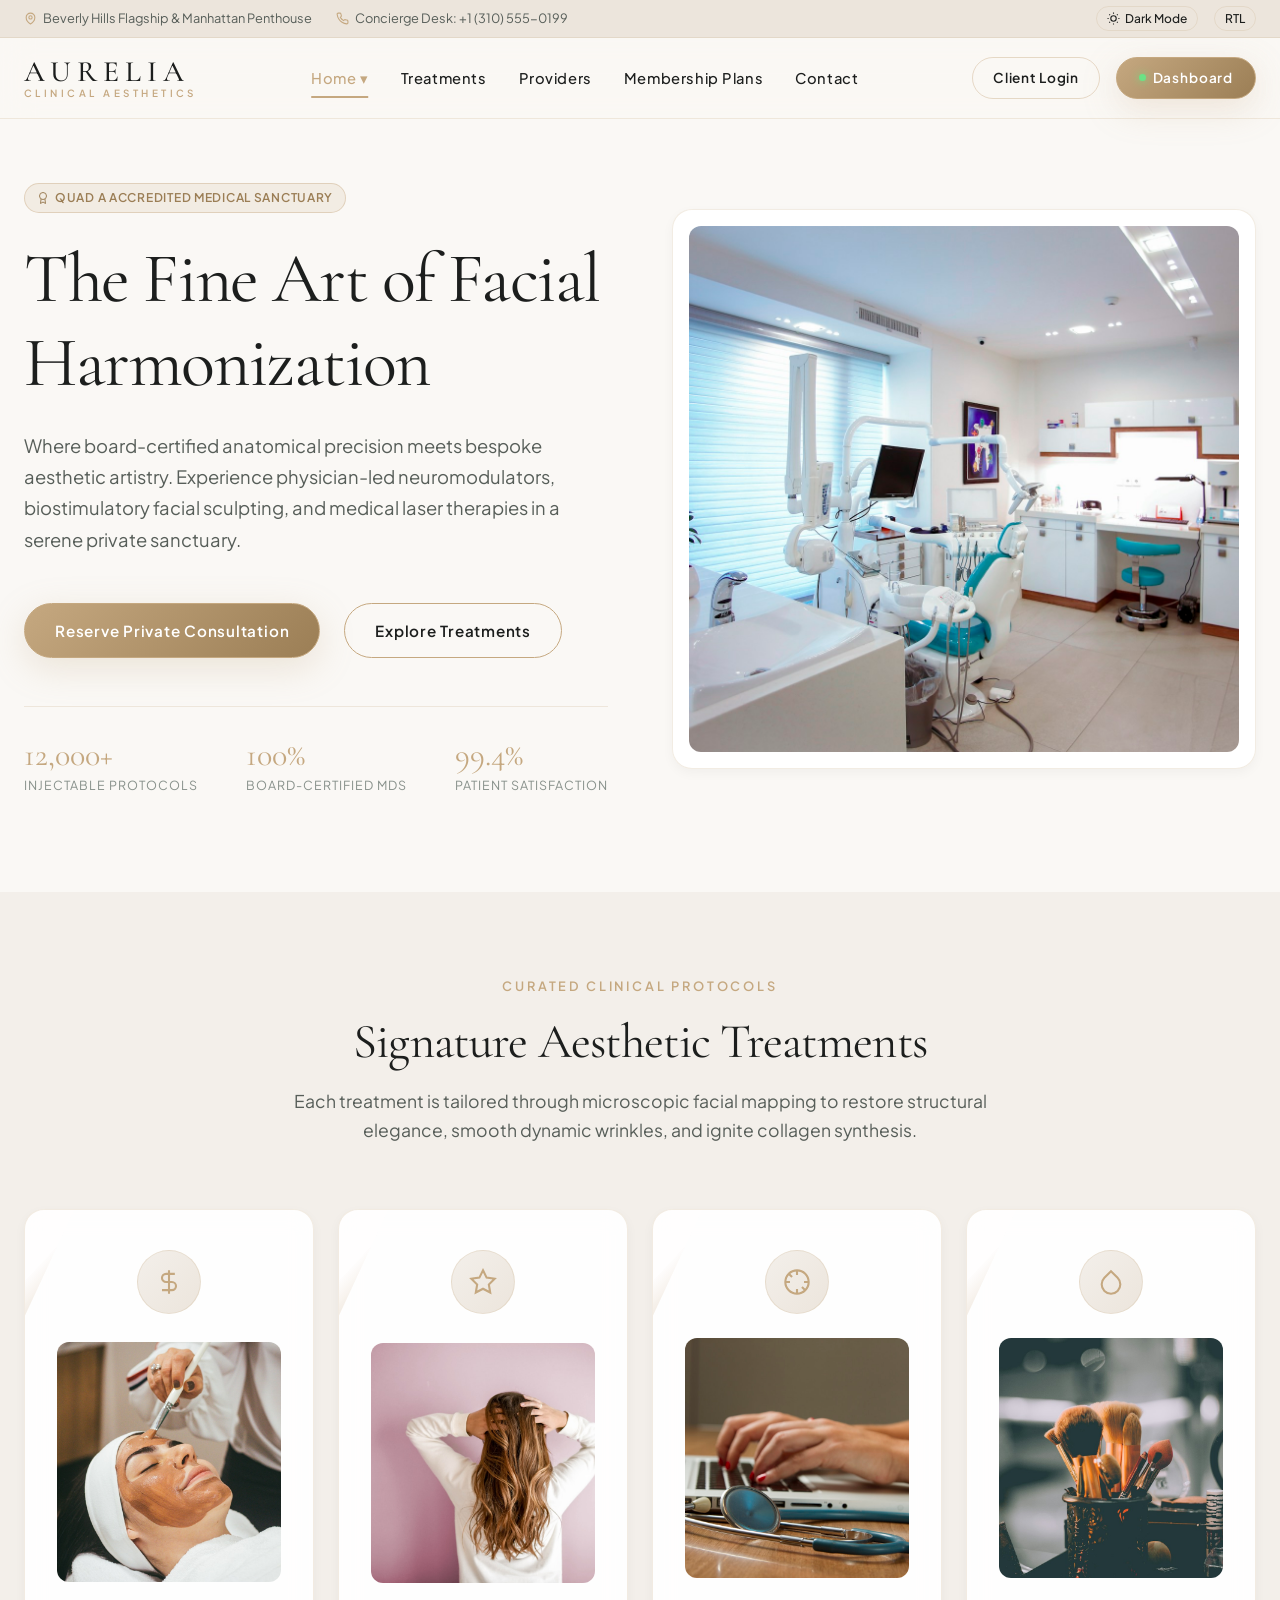
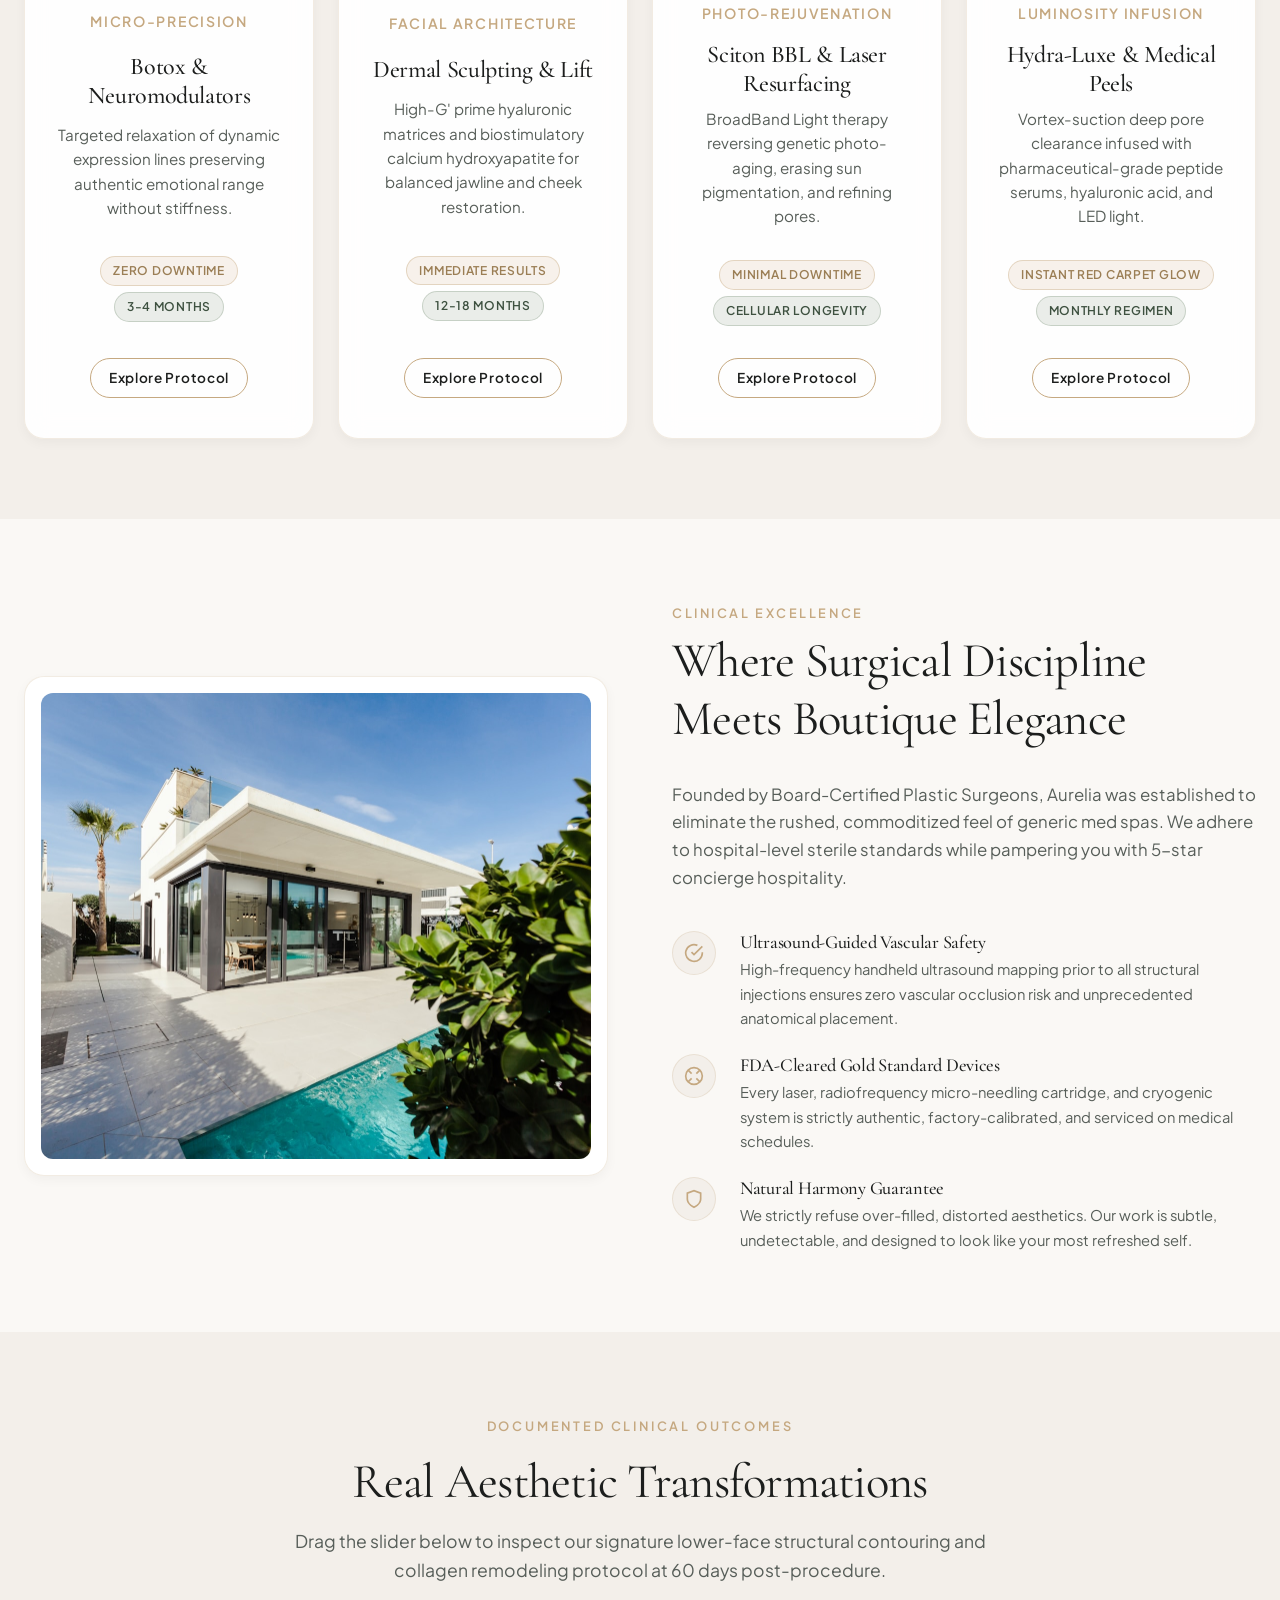
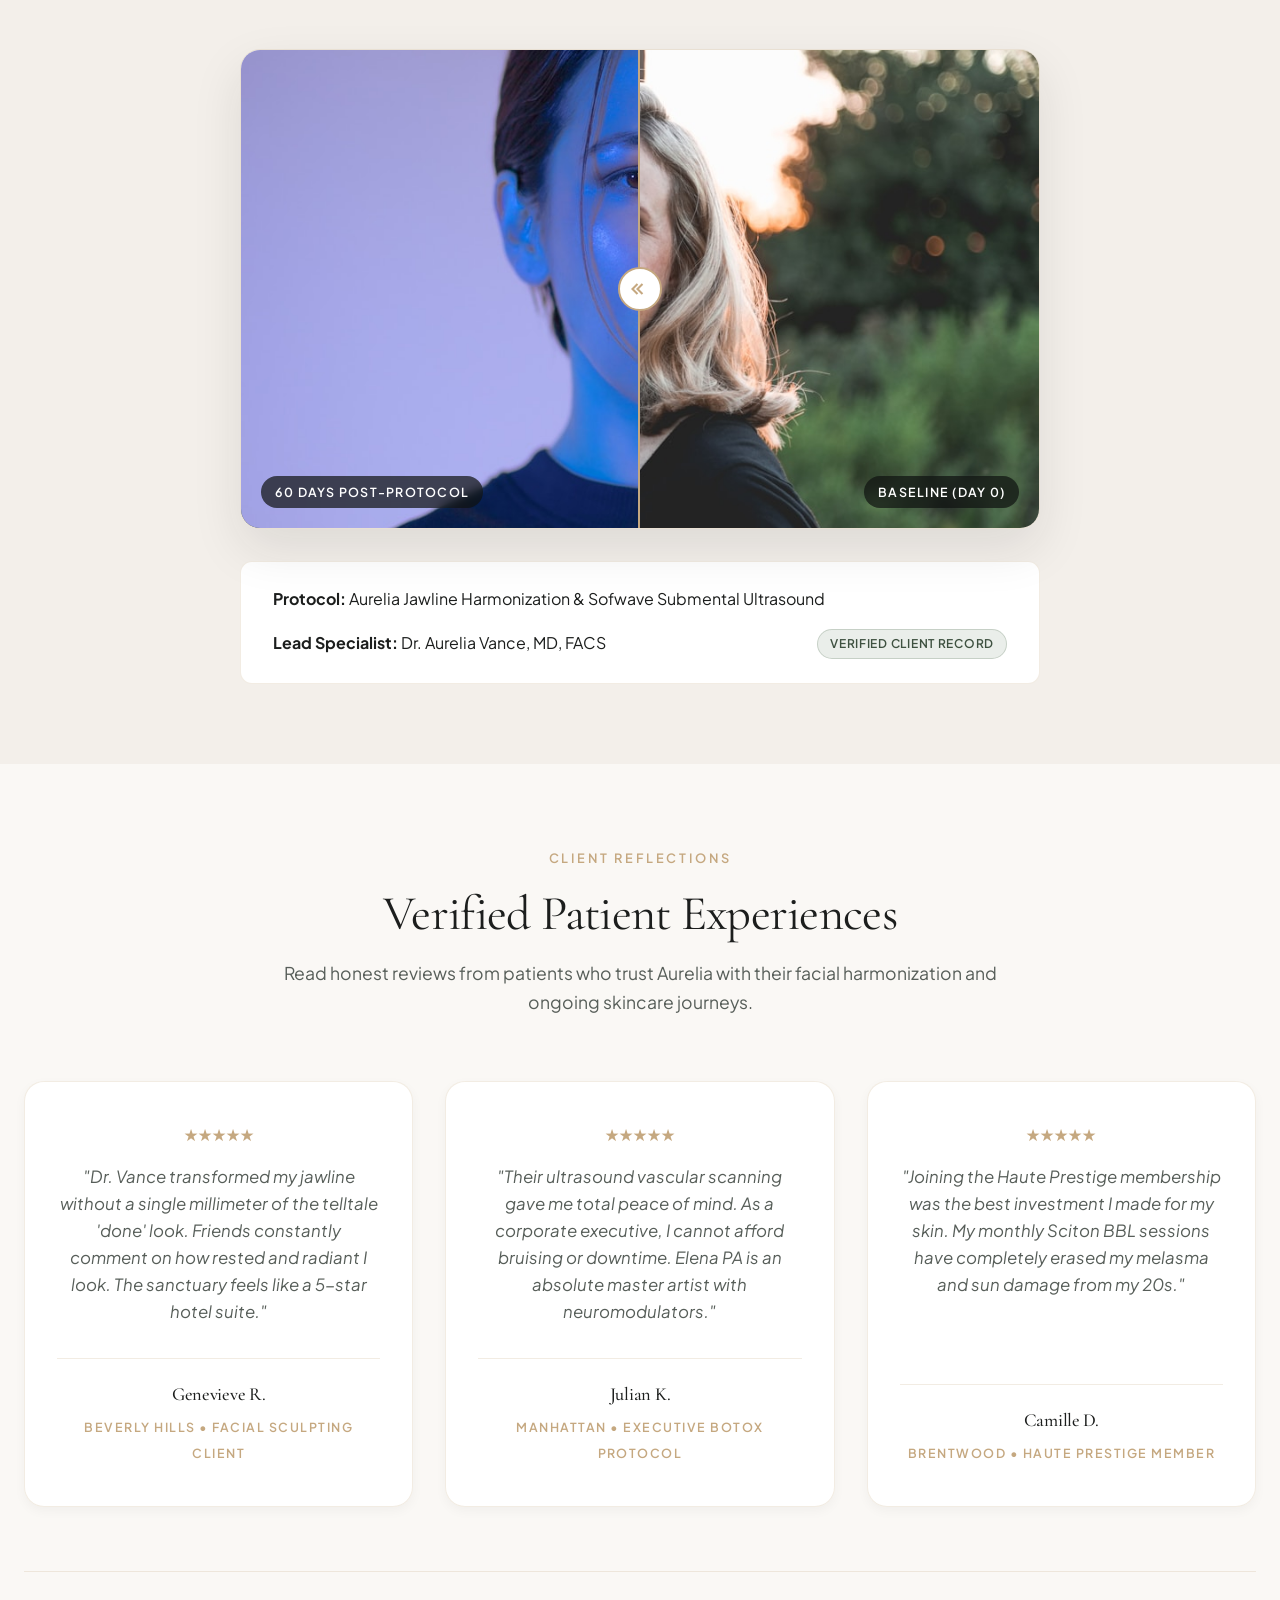
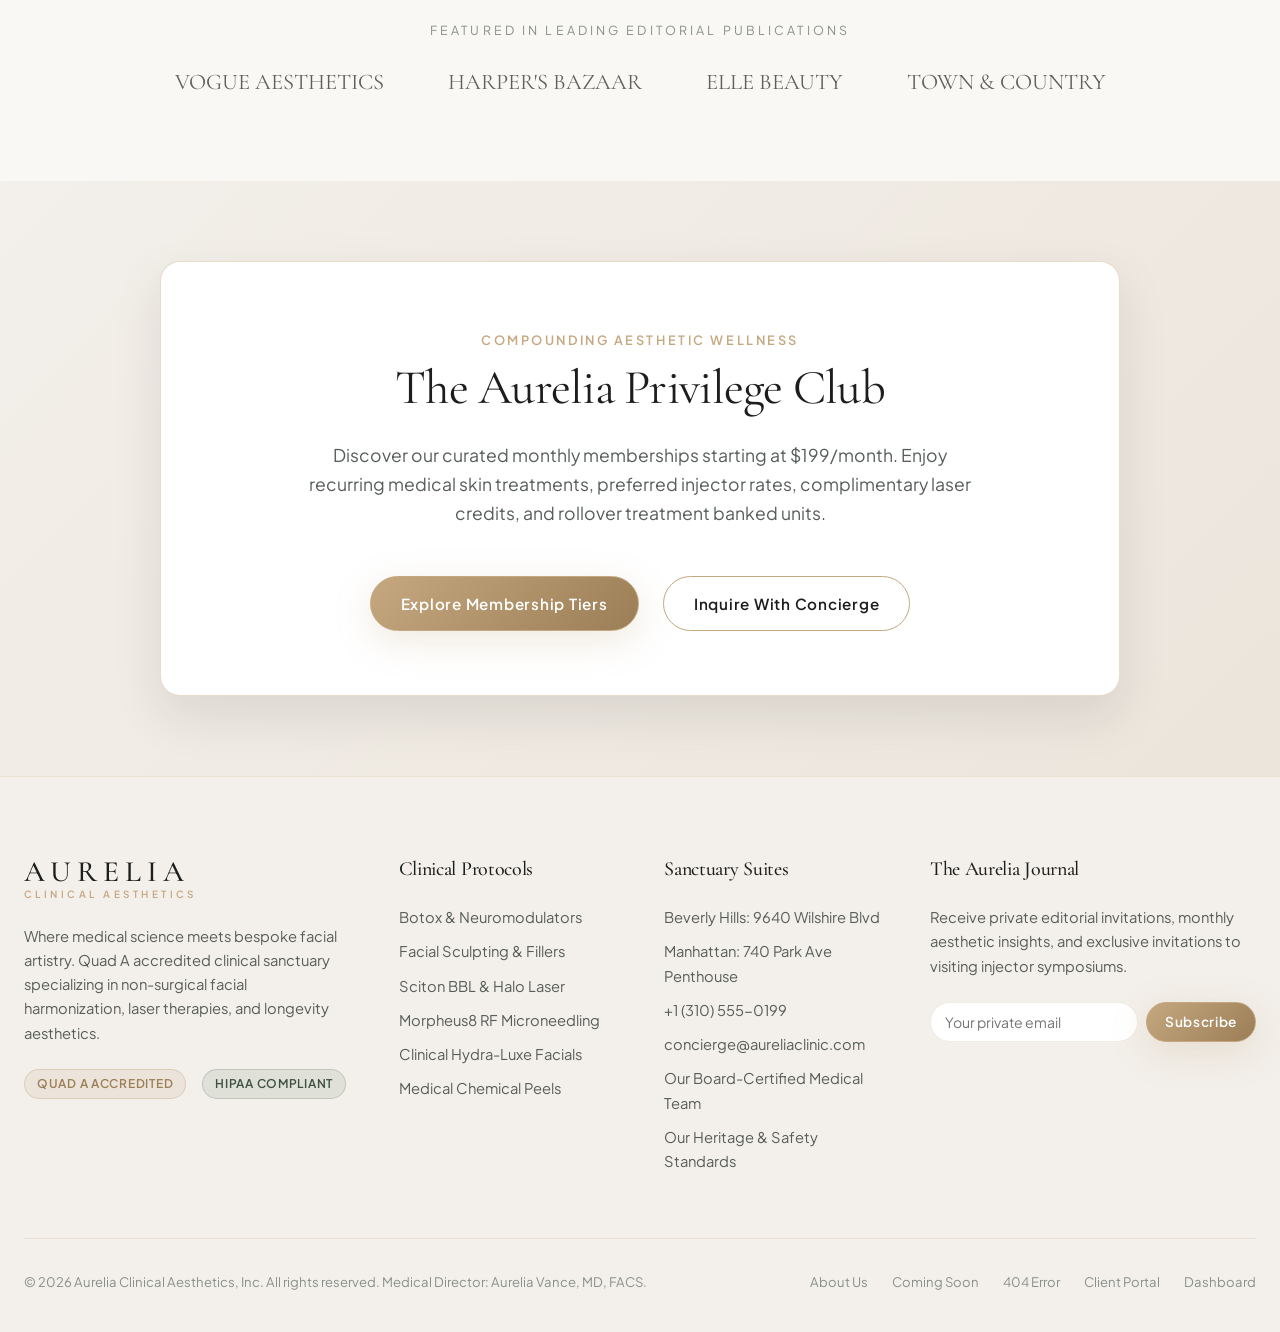
==== index.html @ 1bae7474 "1" ====
<!DOCTYPE html>
<html lang="en">
<head>
  <meta charset="UTF-8">
  <meta name="viewport" content="width=device-width, initial-scale=1.0">
  <title>Aurelia Aesthetics | Luxury Med Spa & Aesthetics Clinic</title>
  <meta name="description" content="Aurelia Clinical Aesthetics provides board-certified non-surgical aesthetic treatments, Botox, fillers, and advanced laser therapies in Beverly Hills.">
  
  <!-- CSS Stylesheets -->
  <link rel="stylesheet" href="assets/css/main.css">
  <link rel="stylesheet" href="assets/css/components.css">
  <link rel="stylesheet" href="assets/css/animations.css">
  <link rel="stylesheet" href="assets/css/rtl.css">

  <!-- JSON-LD Structured Data for Medical Spa -->
  <script type="application/ld+json">
  {
    "@context": "https://schema.org",
    "@type": "MedicalBusiness",
    "name": "Aurelia Clinical Aesthetics & Med Spa",
    "image": "assets/images/hero_reception.jpg",
    "telephone": "+1-310-555-0199",
    "email": "concierge@aureliaclinic.com",
    "address": {
      "@type": "PostalAddress",
      "streetAddress": "9640 Wilshire Blvd, Penthouse Suite",
      "addressLocality": "Beverly Hills",
      "addressRegion": "CA",
      "postalCode": "90212",
      "addressCountry": "US"
    },
    "priceRange": "$$$$",
    "openingHoursSpecification": [
      {
        "@type": "OpeningHoursSpecification",
        "dayOfWeek": ["Monday", "Tuesday", "Wednesday", "Thursday", "Friday", "Saturday"],
        "opens": "09:00",
        "closes": "19:00"
      }
    ]
  }
  </script>
</head>
<body>

  <!-- Ambient 3D Particle Canvas -->
  <canvas id="ambient-canvas"></canvas>

  <!-- Top Utility Bar -->
  <aside class="utility-bar" aria-label="Quick Access Bar">
    <div class="container">
      <div class="utility-bar-left">
        <div class="utility-item">
          <svg viewBox="0 0 24 24" fill="none" stroke="currentColor" stroke-width="2"><path d="M12 22s-8-4.5-8-11.8A8 8 0 0 1 12 2a8 8 0 0 1 8 8.2c0 7.3-8 11.8-8 11.8z"/><circle cx="12" cy="10" r="3"/></svg>
          <span>Beverly Hills Flagship & Manhattan Penthouse</span>
        </div>
        <div class="utility-item">
          <svg viewBox="0 0 24 24" fill="none" stroke="currentColor" stroke-width="2"><path d="M22 16.92v3a2 2 0 0 1-2.18 2 19.79 19.79 0 0 1-8.63-3.07 19.5 19.5 0 0 1-6-6 19.79 19.79 0 0 1-3.07-8.67A2 2 0 0 1 4.11 2h3a2 2 0 0 1 2 1.72 12.84 12.84 0 0 0 .7 2.81 2 2 0 0 1-.45 2.11L8.09 9.91a16 16 0 0 0 6 6l1.27-1.27a2 2 0 0 1 2.11-.45 12.84 12.84 0 0 0 2.81.7A2 2 0 0 1 22 16.92z"/></svg>
          <span>Concierge Desk: +1 (310) 555-0199</span>
        </div>
      </div>
      <div class="utility-bar-right">
        <button class="theme-toggle-btn" aria-label="Toggle Dark or Light Mode">
          <svg width="13" height="13" viewBox="0 0 24 24" fill="none" stroke="currentColor" stroke-width="2"><circle cx="12" cy="12" r="5"/><path d="M12 1v2M12 21v2M4.22 4.22l1.42 1.42M18.36 18.36l1.42 1.42M1 12h2M21 12h2M4.22 19.78l1.42-1.42M18.36 5.64l1.42-1.42"/></svg>
          <span class="theme-text">Dark Mode</span>
        </button>
        <button class="rtl-toggle-btn" aria-label="Toggle RTL View">
          <span class="rtl-text">RTL</span>
        </button>
      </div>
    </div>
  </aside>

  <!-- Strict Navbar (4-5 core items + Login + Dashboard) -->
  <header class="navbar" role="banner">
    <div class="container">
      <a href="index.html" class="brand" aria-label="Aurelia Clinical Aesthetics Home">
        <span class="brand-title">Aurelia</span>
        <span class="brand-subtitle">Clinical Aesthetics</span>
      </a>

      <!-- Desktop Nav -->
      <nav class="nav-menu" aria-label="Primary Navigation">
        <div class="nav-item">
          <a href="index.html" class="nav-link active">Home ▾</a>
          <div class="dropdown-menu">
            <a href="index.html" class="dropdown-link">
              <strong>Home 1: Clinical Artistry</strong>
              <span class="dropdown-tag">Signature Treatments & Results</span>
            </a>
            <a href="home-2.html" class="dropdown-link">
              <strong>Home 2: Longevity Suite</strong>
              <span class="dropdown-tag">Regenerative Care & Concierge</span>
            </a>
          </div>
        </div>
        <div class="nav-item"><a href="treatments.html" class="nav-link">Treatments</a></div>
        <div class="nav-item"><a href="providers.html" class="nav-link">Providers</a></div>
        <div class="nav-item"><a href="memberships.html" class="nav-link">Membership Plans</a></div>
        <div class="nav-item"><a href="contact.html" class="nav-link">Contact</a></div>
      </nav>

      <!-- Nav Actions -->
      <div class="nav-actions">
        <a href="login.html" class="btn-nav-login">Client Login</a>
        <a href="dashboard.html" class="btn-nav-dashboard">
          <span class="dashboard-status-dot"></span>
          <span>Dashboard</span>
        </a>
      </div>

      <!-- Mobile Hamburger Button -->
      <button class="mobile-toggle" aria-label="Open Navigation Menu">
        <svg viewBox="0 0 24 24" fill="none" stroke="currentColor" stroke-width="2"><line x1="3" y1="12" x2="21" y2="12"/><line x1="3" y1="6" x2="21" y2="6"/><line x1="3" y1="18" x2="21" y2="18"/></svg>
      </button>
    </div>
  </header>

  <!-- Mobile Drawer -->
  <div class="mobile-overlay"></div>
  <aside class="mobile-drawer" aria-label="Mobile Navigation">
    <div>
      <div class="mobile-drawer-header">
        <div class="brand">
          <span class="brand-title">Aurelia</span>
          <span class="brand-subtitle">Clinical Aesthetics</span>
        </div>
        <button class="mobile-drawer-close" aria-label="Close Navigation Menu">
          <svg width="24" height="24" viewBox="0 0 24 24" fill="none" stroke="currentColor" stroke-width="2"><line x1="18" y1="6" x2="6" y2="18"/><line x1="6" y1="6" x2="18" y2="18"/></svg>
        </button>
      </div>
      <nav class="mobile-nav-menu">
        <a href="index.html" class="mobile-nav-link active">Home 1: Clinical Artistry</a>
        <a href="home-2.html" class="mobile-nav-link">Home 2: Longevity Suite</a>
        <a href="treatments.html" class="mobile-nav-link">Treatments</a>
        <a href="providers.html" class="mobile-nav-link">Providers</a>
        <a href="memberships.html" class="mobile-nav-link">Membership Plans</a>
        <a href="contact.html" class="mobile-nav-link">Contact Concierge</a>
        <a href="about.html" class="mobile-nav-link">About Sanctuary</a>
      </nav>
    </div>
    <div class="mobile-drawer-footer">
      <a href="login.html" class="btn btn-outline" style="width: 100%;">Client Login</a>
      <a href="dashboard.html" class="btn btn-gold" style="width: 100%;">Client Dashboard</a>
    </div>
  </aside>

  <main>
    <!-- SECTION 1: HERO (RESULTS & SIGNATURE TREATMENTS LED) -->
    <section class="section" id="hero-results" style="padding-top: var(--space-8); padding-bottom: var(--space-12);">
      <div class="container">
        <div class="grid-2" style="align-items: center; gap: var(--space-8);">
          <div>
            <div class="badge badge-gold" style="margin-bottom: var(--space-3);">
              <svg width="12" height="12" viewBox="0 0 24 24" fill="none" stroke="currentColor" stroke-width="2"><circle cx="12" cy="8" r="7"/><polyline points="8.21 13.89 7 23 12 20 17 23 15.79 13.88"/></svg>
              <span>Quad A Accredited Medical Sanctuary</span>
            </div>
            <h1 style="margin-bottom: var(--space-3);">The Fine Art of Facial Harmonization</h1>
            <p style="font-size: 1.15rem; line-height: 1.7; margin-bottom: var(--space-6); color: var(--text-secondary);">
              Where board-certified anatomical precision meets bespoke aesthetic artistry. Experience physician-led neuromodulators, biostimulatory facial sculpting, and medical laser therapies in a serene private sanctuary.
            </p>
            <div style="display: flex; gap: var(--space-3); flex-wrap: wrap; margin-bottom: var(--space-6);">
              <a href="#" class="btn btn-gold" data-modal-target="modal-book-treatment">Reserve Private Consultation</a>
              <a href="treatments.html" class="btn btn-outline">Explore Treatments</a>
            </div>
            <!-- Trust Accolades -->
            <div style="display: flex; gap: var(--space-6); border-top: 1px solid var(--border-subtle); padding-top: var(--space-4);">
              <div>
                <div style="font-family: var(--font-serif); font-size: 2rem; color: var(--accent-gold); line-height: 1;">12,000+</div>
                <div style="font-size: 0.78rem; color: var(--text-muted); text-transform: uppercase; letter-spacing: 0.08em; margin-top: 4px;">Injectable Protocols</div>
              </div>
              <div>
                <div style="font-family: var(--font-serif); font-size: 2rem; color: var(--accent-gold); line-height: 1;">100%</div>
                <div style="font-size: 0.78rem; color: var(--text-muted); text-transform: uppercase; letter-spacing: 0.08em; margin-top: 4px;">Board-Certified MDs</div>
              </div>
              <div>
                <div style="font-family: var(--font-serif); font-size: 2rem; color: var(--accent-gold); line-height: 1;">99.4%</div>
                <div style="font-size: 0.78rem; color: var(--text-muted); text-transform: uppercase; letter-spacing: 0.08em; margin-top: 4px;">Patient Satisfaction</div>
              </div>
            </div>
          </div>
          <!-- Hero Visual with 3D Tilt Wrapper -->
          <div class="tilt-card" style="padding: var(--space-2); border-radius: var(--radius-lg); overflow: hidden; height: 560px;">
            <div class="tilt-card-image" style="height: 100%; margin-bottom: 0; border-radius: var(--radius-md);">
              <img src="assets/images/hero_reception.jpg" alt="Aurelia Clinical Aesthetics Sanctuary Lounge in Beverly Hills" width="800" height="560">
            </div>
          </div>
        </div>
      </div>
    </section>

    <!-- SECTION 2: SIGNATURE TREATMENTS SHOWCASE (3D TILT CARDS, CENTER-ALIGNED) -->
    <section class="section" id="signature-treatments" style="background-color: var(--bg-secondary);">
      <div class="container">
        <div class="section-header">
          <span class="eyebrow">Curated Clinical Protocols</span>
          <h2>Signature Aesthetic Treatments</h2>
          <p>Each treatment is tailored through microscopic facial mapping to restore structural elegance, smooth dynamic wrinkles, and ignite collagen synthesis.</p>
        </div>

        <div class="grid-4">
          <!-- Card 1 -->
          <div class="tilt-card">
            <div class="tilt-card-icon">
              <svg viewBox="0 0 24 24" fill="none" stroke="currentColor" stroke-width="1.8"><path d="M12 2v20M17 5H9.5a3.5 3.5 0 0 0 0 7h5a3.5 3.5 0 0 1 0 7H6"/></svg>
            </div>
            <div class="tilt-card-image">
              <img src="assets/images/treatment_botox.jpg" alt="Precision Neuromodulator Injections" width="400" height="240">
            </div>
            <span class="tilt-card-subtitle">Micro-Precision</span>
            <h3 class="tilt-card-title">Botox & Neuromodulators</h3>
            <p class="tilt-card-desc">Targeted relaxation of dynamic expression lines preserving authentic emotional range without stiffness.</p>
            <div class="tilt-card-tags">
              <span class="badge badge-gold">Zero Downtime</span>
              <span class="badge badge-sage">3-4 Months</span>
            </div>
            <a href="treatments.html#botox" class="btn btn-outline btn-sm">Explore Protocol</a>
          </div>

          <!-- Card 2 -->
          <div class="tilt-card">
            <div class="tilt-card-icon">
              <svg viewBox="0 0 24 24" fill="none" stroke="currentColor" stroke-width="1.8"><polygon points="12 2 15.09 8.26 22 9.27 17 14.14 18.18 21.02 12 17.77 5.82 21.02 7 14.14 2 9.27 8.91 8.26 12 2"/></svg>
            </div>
            <div class="tilt-card-image">
              <img src="assets/images/treatment_filler.jpg" alt="Bespoke Dermal Sculpting & Lip Architecture" width="400" height="240">
            </div>
            <span class="tilt-card-subtitle">Facial Architecture</span>
            <h3 class="tilt-card-title">Dermal Sculpting & Lift</h3>
            <p class="tilt-card-desc">High-G' prime hyaluronic matrices and biostimulatory calcium hydroxyapatite for balanced jawline and cheek restoration.</p>
            <div class="tilt-card-tags">
              <span class="badge badge-gold">Immediate Results</span>
              <span class="badge badge-sage">12-18 Months</span>
            </div>
            <a href="treatments.html#fillers" class="btn btn-outline btn-sm">Explore Protocol</a>
          </div>

          <!-- Card 3 -->
          <div class="tilt-card">
            <div class="tilt-card-icon">
              <svg viewBox="0 0 24 24" fill="none" stroke="currentColor" stroke-width="1.8"><circle cx="12" cy="12" r="10"/><line x1="12" y1="2" x2="12" y2="6"/><line x1="12" y1="18" x2="12" y2="22"/><line x1="4.93" y1="4.93" x2="7.76" y2="7.76"/><line x1="16.24" y1="16.24" x2="19.07" y2="19.07"/><line x1="2" y1="12" x2="6" y2="12"/><line x1="18" y1="12" x2="22" y2="12"/></svg>
            </div>
            <div class="tilt-card-image">
              <img src="assets/images/treatment_laser.jpg" alt="Sciton BBL HERO and Laser Therapy" width="400" height="240">
            </div>
            <span class="tilt-card-subtitle">Photo-Rejuvenation</span>
            <h3 class="tilt-card-title">Sciton BBL & Laser Resurfacing</h3>
            <p class="tilt-card-desc">BroadBand Light therapy reversing genetic photo-aging, erasing sun pigmentation, and refining pores.</p>
            <div class="tilt-card-tags">
              <span class="badge badge-gold">Minimal Downtime</span>
              <span class="badge badge-sage">Cellular Longevity</span>
            </div>
            <a href="treatments.html#laser" class="btn btn-outline btn-sm">Explore Protocol</a>
          </div>

          <!-- Card 4 -->
          <div class="tilt-card">
            <div class="tilt-card-icon">
              <svg viewBox="0 0 24 24" fill="none" stroke="currentColor" stroke-width="1.8"><path d="M12 2.69l5.66 5.66a8 8 0 1 1-11.31 0z"/></svg>
            </div>
            <div class="tilt-card-image">
              <img src="assets/images/treatment_hydrafacial.jpg" alt="Clinical Hydrafacial and Medical Infusion" width="400" height="240">
            </div>
            <span class="tilt-card-subtitle">Luminosity Infusion</span>
            <h3 class="tilt-card-title">Hydra-Luxe & Medical Peels</h3>
            <p class="tilt-card-desc">Vortex-suction deep pore clearance infused with pharmaceutical-grade peptide serums, hyaluronic acid, and LED light.</p>
            <div class="tilt-card-tags">
              <span class="badge badge-gold">Instant Red Carpet Glow</span>
              <span class="badge badge-sage">Monthly Regimen</span>
            </div>
            <a href="treatments.html#hydrafacial" class="btn btn-outline btn-sm">Explore Protocol</a>
          </div>
        </div>
      </div>
    </section>

    <!-- SECTION 3: THE AURELIA CLINICAL STANDARD (3 PILLARS) -->
    <section class="section" id="clinical-philosophy">
      <div class="container">
        <div class="grid-2" style="align-items: center; gap: var(--space-8);">
          <div class="tilt-card" style="padding: var(--space-2); height: 500px;">
            <div class="tilt-card-image" style="height: 100%; margin-bottom: 0;">
              <img src="assets/images/clinic_sanctuary.jpg" alt="Aurelia Clinical Aesthetics Private Treatment Suite" width="800" height="500">
            </div>
          </div>
          <div>
            <span class="eyebrow" style="color: var(--accent-gold); font-weight: 600; text-transform: uppercase; letter-spacing: 0.2em; font-size: 0.8rem;">Clinical Excellence</span>
            <h2 style="margin-top: 6px; margin-bottom: var(--space-4);">Where Surgical Discipline Meets Boutique Elegance</h2>
            <p style="margin-bottom: var(--space-5);">Founded by Board-Certified Plastic Surgeons, Aurelia was established to eliminate the rushed, commoditized feel of generic med spas. We adhere to hospital-level sterile standards while pampering you with 5-star concierge hospitality.</p>

            <div style="display: flex; flex-direction: column; gap: var(--space-3);">
              <div style="display: flex; gap: var(--space-3); align-items: flex-start;">
                <div style="width: 44px; height: 44px; border-radius: 50%; background: var(--bg-secondary); border: 1px solid var(--border-subtle); display: flex; align-items: center; justify-content: center; flex-shrink: 0;">
                  <svg width="20" height="20" viewBox="0 0 24 24" fill="none" stroke="var(--accent-gold)" stroke-width="2"><path d="M22 11.08V12a10 10 0 1 1-5.93-9.14"/><polyline points="22 4 12 14.01 9 11.01"/></svg>
                </div>
                <div>
                  <h4 style="font-size: 1.15rem; margin-bottom: 4px;">Ultrasound-Guided Vascular Safety</h4>
                  <p style="font-size: 0.92rem;">High-frequency handheld ultrasound mapping prior to all structural injections ensures zero vascular occlusion risk and unprecedented anatomical placement.</p>
                </div>
              </div>

              <div style="display: flex; gap: var(--space-3); align-items: flex-start;">
                <div style="width: 44px; height: 44px; border-radius: 50%; background: var(--bg-secondary); border: 1px solid var(--border-subtle); display: flex; align-items: center; justify-content: center; flex-shrink: 0;">
                  <svg width="20" height="20" viewBox="0 0 24 24" fill="none" stroke="var(--accent-gold)" stroke-width="2"><circle cx="12" cy="12" r="10"/><path d="m4.93 4.93 4.24 4.24"/><path d="m14.83 9.17 4.24-4.24"/><path d="m14.83 14.83 4.24 4.24"/><path d="m9.17 14.83-4.24 4.24"/></svg>
                </div>
                <div>
                  <h4 style="font-size: 1.15rem; margin-bottom: 4px;">FDA-Cleared Gold Standard Devices</h4>
                  <p style="font-size: 0.92rem;">Every laser, radiofrequency micro-needling cartridge, and cryogenic system is strictly authentic, factory-calibrated, and serviced on medical schedules.</p>
                </div>
              </div>

              <div style="display: flex; gap: var(--space-3); align-items: flex-start;">
                <div style="width: 44px; height: 44px; border-radius: 50%; background: var(--bg-secondary); border: 1px solid var(--border-subtle); display: flex; align-items: center; justify-content: center; flex-shrink: 0;">
                  <svg width="20" height="20" viewBox="0 0 24 24" fill="none" stroke="var(--accent-gold)" stroke-width="2"><path d="M12 22s8-4 8-10V5l-8-3-8 3v7c0 6 8 10 8 10z"/></svg>
                </div>
                <div>
                  <h4 style="font-size: 1.15rem; margin-bottom: 4px;">Natural Harmony Guarantee</h4>
                  <p style="font-size: 0.92rem;">We strictly refuse over-filled, distorted aesthetics. Our work is subtle, undetectable, and designed to look like your most refreshed self.</p>
                </div>
              </div>
            </div>
          </div>
        </div>
      </div>
    </section>

    <!-- SECTION 4: CLINICAL TRANSFORMATION & BEFORE/AFTER VIEWER -->
    <section class="section" id="results-transformation" style="background-color: var(--bg-secondary);">
      <div class="container">
        <div class="section-header">
          <span class="eyebrow">Documented Clinical Outcomes</span>
          <h2>Real Aesthetic Transformations</h2>
          <p>Drag the slider below to inspect our signature lower-face structural contouring and collagen remodeling protocol at 60 days post-procedure.</p>
        </div>

        <div class="ba-slider-container" aria-label="Interactive Before and After Comparison Slider">
          <!-- Baseline Before Image -->
          <div class="ba-image ba-image-before">
            <img src="assets/images/before_after_before.jpg" alt="Patient Profile Before Treatment" width="800" height="480">
            <span class="ba-label ba-label-before">Baseline (Day 0)</span>
          </div>
          <!-- Result After Image -->
          <div class="ba-image ba-image-after">
            <img src="assets/images/before_after_after.jpg" alt="Patient Profile After Treatment with Aurelia Protocols" width="800" height="480">
            <span class="ba-label ba-label-after">60 Days Post-Protocol</span>
          </div>
          <!-- Slider Center Handle -->
          <div class="ba-handle" role="slider" aria-valuenow="50" aria-valuemin="0" aria-valuemax="100" aria-label="Drag to compare before and after">
            <svg viewBox="0 0 24 24" fill="none" stroke="currentColor" stroke-width="2.5"><polyline points="15 18 9 12 15 6"/><polyline points="9 18 3 12 9 6"/></svg>
          </div>
        </div>

        <div style="max-width: 800px; margin: var(--space-4) auto 0 auto; display: flex; justify-content: space-between; align-items: center; background: var(--surface); padding: var(--space-3) var(--space-4); border-radius: var(--radius-md); border: 1px solid var(--border-subtle); flex-wrap: wrap; gap: var(--space-2);">
          <div>
            <strong>Protocol:</strong> Aurelia Jawline Harmonization & Sofwave Submental Ultrasound
          </div>
          <div>
            <strong>Lead Specialist:</strong> Dr. Aurelia Vance, MD, FACS
          </div>
          <div>
            <span class="badge badge-sage">Verified Client Record</span>
          </div>
        </div>
      </div>
    </section>

    <!-- SECTION 5: PATIENT TESTIMONIALS & EDITORIAL ACCLAIM -->
    <section class="section" id="patient-reviews">
      <div class="container">
        <div class="section-header">
          <span class="eyebrow">Client Reflections</span>
          <h2>Verified Patient Experiences</h2>
          <p>Read honest reviews from patients who trust Aurelia with their facial harmonization and ongoing skincare journeys.</p>
        </div>

        <div class="grid-3">
          <!-- Testimonial 1 -->
          <div class="tilt-card">
            <div style="display: flex; gap: 4px; color: var(--accent-gold); margin-bottom: var(--space-2);">
              ★★★★★
            </div>
            <p class="tilt-card-desc" style="font-style: italic; font-size: 1.05rem;">"Dr. Vance transformed my jawline without a single millimeter of the telltale 'done' look. Friends constantly comment on how rested and radiant I look. The sanctuary feels like a 5-star hotel suite."</p>
            <div style="margin-top: auto; padding-top: var(--space-3); border-top: 1px solid var(--border-subtle); width: 100%;">
              <h4 class="tilt-card-title" style="font-size: 1.15rem;">Genevieve R.</h4>
              <span class="tilt-card-subtitle" style="font-size: 0.78rem;">Beverly Hills • Facial Sculpting Client</span>
            </div>
          </div>

          <!-- Testimonial 2 -->
          <div class="tilt-card">
            <div style="display: flex; gap: 4px; color: var(--accent-gold); margin-bottom: var(--space-2);">
              ★★★★★
            </div>
            <p class="tilt-card-desc" style="font-style: italic; font-size: 1.05rem;">"Their ultrasound vascular scanning gave me total peace of mind. As a corporate executive, I cannot afford bruising or downtime. Elena PA is an absolute master artist with neuromodulators."</p>
            <div style="margin-top: auto; padding-top: var(--space-3); border-top: 1px solid var(--border-subtle); width: 100%;">
              <h4 class="tilt-card-title" style="font-size: 1.15rem;">Julian K.</h4>
              <span class="tilt-card-subtitle" style="font-size: 0.78rem;">Manhattan • Executive Botox Protocol</span>
            </div>
          </div>

          <!-- Testimonial 3 -->
          <div class="tilt-card">
            <div style="display: flex; gap: 4px; color: var(--accent-gold); margin-bottom: var(--space-2);">
              ★★★★★
            </div>
            <p class="tilt-card-desc" style="font-style: italic; font-size: 1.05rem;">"Joining the Haute Prestige membership was the best investment I made for my skin. My monthly Sciton BBL sessions have completely erased my melasma and sun damage from my 20s."</p>
            <div style="margin-top: auto; padding-top: var(--space-3); border-top: 1px solid var(--border-subtle); width: 100%;">
              <h4 class="tilt-card-title" style="font-size: 1.15rem;">Camille D.</h4>
              <span class="tilt-card-subtitle" style="font-size: 0.78rem;">Brentwood • Haute Prestige Member</span>
            </div>
          </div>
        </div>

        <!-- Press Banner -->
        <div style="margin-top: var(--space-8); text-align: center; border-top: 1px solid var(--border-subtle); padding-top: var(--space-6);">
          <div style="font-size: 0.78rem; text-transform: uppercase; letter-spacing: 0.25em; color: var(--text-muted); margin-bottom: var(--space-3);">Featured In Leading Editorial Publications</div>
          <div style="display: flex; justify-content: center; gap: var(--space-8); flex-wrap: wrap; opacity: 0.7; font-family: var(--font-serif); font-size: 1.4rem;">
            <span>VOGUE AESTHETICS</span>
            <span>HARPER'S BAZAAR</span>
            <span>ELLE BEAUTY</span>
            <span>TOWN & COUNTRY</span>
          </div>
        </div>
      </div>
    </section>

    <!-- SECTION 6: VIP MEMBERSHIP SPOTLIGHT & CONCIERGE RESERVATION CTA -->
    <section class="section" id="membership-cta" style="background: linear-gradient(135deg, var(--bg-secondary), var(--bg-tertiary));">
      <div class="container">
        <div style="background: var(--surface); border: 1px solid var(--border-medium); border-radius: var(--radius-lg); padding: var(--space-8) var(--space-6); box-shadow: var(--shadow-lg); text-align: center; max-width: 960px; margin: 0 auto; position: relative; overflow: hidden;">
          <span class="eyebrow" style="color: var(--accent-gold); font-weight: 600; text-transform: uppercase; letter-spacing: 0.2em; font-size: 0.8rem;">Compounding Aesthetic Wellness</span>
          <h2 style="margin-top: 6px; margin-bottom: var(--space-3);">The Aurelia Privilege Club</h2>
          <p style="max-width: 680px; margin: 0 auto var(--space-6) auto; font-size: 1.1rem;">
            Discover our curated monthly memberships starting at $199/month. Enjoy recurring medical skin treatments, preferred injector rates, complimentary laser credits, and rollover treatment banked units.
          </p>
          <div style="display: flex; justify-content: center; gap: var(--space-3); flex-wrap: wrap;">
            <a href="memberships.html" class="btn btn-gold">Explore Membership Tiers</a>
            <a href="#" class="btn btn-outline" data-modal-target="modal-book-treatment">Inquire With Concierge</a>
          </div>
        </div>
      </div>
    </section>
  </main>

  <!-- Luxury Site Footer -->
  <footer class="site-footer" role="contentinfo">
    <div class="container">
      <div class="footer-grid">
        <div class="footer-col">
          <div class="brand" style="margin-bottom: var(--space-3);">
            <span class="brand-title">Aurelia</span>
            <span class="brand-subtitle">Clinical Aesthetics</span>
          </div>
          <p>Where medical science meets bespoke facial artistry. Quad A accredited clinical sanctuary specializing in non-surgical facial harmonization, laser therapies, and longevity aesthetics.</p>
          <div style="display: flex; gap: var(--space-2); margin-top: var(--space-3);">
            <span class="badge badge-gold">Quad A Accredited</span>
            <span class="badge badge-sage">HIPAA Compliant</span>
          </div>
        </div>

        <div class="footer-col">
          <h4>Clinical Protocols</h4>
          <div class="footer-links">
            <a href="treatments.html#botox">Botox & Neuromodulators</a>
            <a href="treatments.html#fillers">Facial Sculpting & Fillers</a>
            <a href="treatments.html#laser">Sciton BBL & Halo Laser</a>
            <a href="treatments.html#morpheus8">Morpheus8 RF Microneedling</a>
            <a href="treatments.html#hydrafacial">Clinical Hydra-Luxe Facials</a>
            <a href="treatments.html#peels">Medical Chemical Peels</a>
          </div>
        </div>

        <div class="footer-col">
          <h4>Sanctuary Suites</h4>
          <div class="footer-links">
            <a href="contact.html">Beverly Hills: 9640 Wilshire Blvd</a>
            <a href="contact.html">Manhattan: 740 Park Ave Penthouse</a>
            <a href="tel:+13105550199">+1 (310) 555-0199</a>
            <a href="mailto:concierge@aureliaclinic.com">concierge@aureliaclinic.com</a>
            <a href="providers.html">Our Board-Certified Medical Team</a>
            <a href="about.html">Our Heritage & Safety Standards</a>
          </div>
        </div>

        <div class="footer-col">
          <h4>The Aurelia Journal</h4>
          <p>Receive private editorial invitations, monthly aesthetic insights, and exclusive invitations to visiting injector symposiums.</p>
          <form class="footer-newsletter-form" action="#" method="POST">
            <input type="email" placeholder="Your private email" required aria-label="Email address for newsletter">
            <button type="submit" class="btn btn-gold btn-sm">Subscribe</button>
          </form>
        </div>
      </div>

      <div class="footer-bottom">
        <div>© 2026 Aurelia Clinical Aesthetics, Inc. All rights reserved. Medical Director: Aurelia Vance, MD, FACS.</div>
        <div class="footer-bottom-links">
          <a href="about.html">About Us</a>
          <a href="coming-soon.html">Coming Soon</a>
          <a href="404.html">404 Error</a>
          <a href="login.html">Client Portal</a>
          <a href="dashboard.html">Dashboard</a>
        </div>
      </div>
    </div>
  </footer>

  <!-- Appointment Booking Modal -->
  <div class="modal" id="modal-book-treatment" role="dialog" aria-modal="true" aria-labelledby="modal-book-title">
    <div class="modal-overlay"></div>
    <div class="modal-card">
      <button class="modal-close" aria-label="Close modal">
        <svg width="20" height="20" viewBox="0 0 24 24" fill="none" stroke="currentColor" stroke-width="2"><line x1="18" y1="6" x2="6" y2="18"/><line x1="6" y1="6" x2="18" y2="18"/></svg>
      </button>
      <div style="text-align: center; margin-bottom: var(--space-4);">
        <span class="eyebrow" style="color: var(--accent-gold); font-weight: 600; text-transform: uppercase; letter-spacing: 0.15em; font-size: 0.75rem;">Private Consultation</span>
        <h3 id="modal-book-title" style="font-size: 1.8rem; margin-top: 4px;">Reserve Your Sanctuary Visit</h3>
        <p style="font-size: 0.9rem;">Submit your desired protocol and appointment window. Our medical concierge will contact you within 2 hours.</p>
      </div>

      <form data-validate="true">
        <div class="form-group">
          <label class="form-label" for="booking-name">Full Legal Name *</label>
          <input type="text" id="booking-name" class="form-input" placeholder="e.g. Eleanor Vance" required>
          <span class="form-error-msg">Please enter your full name.</span>
        </div>

        <div class="grid-2">
          <div class="form-group">
            <label class="form-label" for="booking-email">Private Email *</label>
            <input type="email" id="booking-email" class="form-input" placeholder="eleanor@example.com" required>
            <span class="form-error-msg">Valid email required.</span>
          </div>
          <div class="form-group">
            <label class="form-label" for="booking-phone">Phone Number *</label>
            <input type="tel" id="booking-phone" class="form-input" placeholder="+1 (310) 555-0123" required>
            <span class="form-error-msg">Phone number required.</span>
          </div>
        </div>

        <div class="grid-2">
          <div class="form-group">
            <label class="form-label" for="booking-treatment">Desired Treatment *</label>
            <select id="booking-treatment" class="form-select" required>
              <option value="">Select Protocol...</option>
              <option value="botox">Botox & Neuromodulators</option>
              <option value="fillers">Facial Sculpting & Dermal Fillers</option>
              <option value="laser">Sciton BBL Photofacial / Halo Laser</option>
              <option value="morpheus8">Morpheus8 RF Microneedling</option>
              <option value="hydrafacial">Hydra-Luxe & Medical Peels</option>
              <option value="consult">Full Comprehensive Facial Analysis</option>
            </select>
            <span class="form-error-msg">Please select a treatment.</span>
          </div>
          <div class="form-group">
            <label class="form-label" for="booking-location">Sanctuary Location *</label>
            <select id="booking-location" class="form-select" required>
              <option value="beverly-hills">Beverly Hills Flagship</option>
              <option value="manhattan">Manhattan Penthouse Suite</option>
            </select>
          </div>
        </div>

        <div class="form-group">
          <label class="form-label" for="booking-notes">Special Requests or Medical History Notes</label>
          <textarea id="booking-notes" class="form-textarea" rows="3" placeholder="Previous injectable treatments, special events timeline, etc."></textarea>
        </div>

        <button type="submit" class="btn btn-gold" style="width: 100%; margin-top: var(--space-2);">Confirm Private Reservation</button>
      </form>
    </div>
  </div>

  <!-- JavaScript Modules -->
  <script src="assets/js/particles.js"></script>
  <script src="assets/js/tilt.js"></script>
  <script src="assets/js/auth.js"></script>
  <script src="assets/js/main.js"></script>
</body>
</html>
---- assets/css/main.css ----
/* ==========================================================================
   AURELIA CLINICAL AESTHETICS & MED SPA — DESIGN SYSTEM & CORE CSS
   ========================================================================== */

@import url('https://fonts.googleapis.com/css2?family=Cormorant+Garamond:ital,wght@0,400;0,500;0,600;0,700;1,400;1,600&family=Plus+Jakarta+Sans:wght@300;400;500;600;700&display=swap');

:root {
  /* Color Palette — Luxury Clinical Chic */
  --bg-primary: #FAF8F5;
  --bg-secondary: #F3EFEA;
  --bg-tertiary: #ECE5DC;
  --surface: #FFFFFF;
  --surface-card: rgba(255, 255, 255, 0.92);
  --surface-glass: rgba(250, 248, 245, 0.82);
  
  --text-primary: #1C1E1D;
  --text-secondary: #575E59;
  --text-muted: #88918B;
  --text-inverse: #FAF8F5;

  --accent-gold: #C5A880;
  --accent-gold-light: #E8DCBE;
  --accent-gold-dark: #9B7E55;
  --accent-gold-glow: rgba(197, 168, 128, 0.28);

  --accent-sage: #758A75;
  --accent-sage-light: #A3B5A3;
  --accent-sage-dark: #3E5140;

  --border-subtle: rgba(197, 168, 128, 0.22);
  --border-medium: rgba(197, 168, 128, 0.40);
  --border-strong: rgba(197, 168, 128, 0.65);

  --shadow-sm: 0 4px 12px rgba(28, 30, 29, 0.04);
  --shadow-md: 0 10px 30px rgba(28, 30, 29, 0.07);
  --shadow-lg: 0 20px 50px rgba(28, 30, 29, 0.10);
  --shadow-gold: 0 10px 35px rgba(197, 168, 128, 0.25);

  /* Typography */
  --font-serif: 'Cormorant Garamond', Georgia, serif;
  --font-sans: 'Plus Jakarta Sans', -apple-system, BlinkMacSystemFont, 'Segoe UI', Roboto, sans-serif;

  /* 8px Spacing Scale */
  --space-1: 8px;
  --space-2: 16px;
  --space-3: 24px;
  --space-4: 32px;
  --space-5: 40px;
  --space-6: 48px;
  --space-8: 64px;
  --space-10: 80px;
  --space-12: 96px;
  --space-16: 128px;

  /* Layout */
  --container-max: 1280px;
  --radius-sm: 6px;
  --radius-md: 12px;
  --radius-lg: 20px;
  --radius-pill: 9999px;
  
  /* Transitions */
  --transition-fast: 0.2s cubic-bezier(0.16, 1, 0.3, 1);
  --transition-base: 0.35s cubic-bezier(0.16, 1, 0.3, 1);
  --transition-slow: 0.6s cubic-bezier(0.16, 1, 0.3, 1);
}

/* Dark Mode Theme Variables */
[data-theme="dark"] {
  --bg-primary: #0F1211;
  --bg-secondary: #161A18;
  --bg-tertiary: #1D2320;
  --surface: #1B211E;
  --surface-card: rgba(27, 33, 30, 0.90);
  --surface-glass: rgba(15, 18, 17, 0.85);

  --text-primary: #F7F5F0;
  --text-secondary: #ABB4AE;
  --text-muted: #727D76;
  --text-inverse: #1C1E1D;

  --accent-gold: #D6BD96;
  --accent-gold-light: #F0E3CB;
  --accent-gold-dark: #B59363;
  --accent-gold-glow: rgba(214, 189, 150, 0.22);

  --accent-sage: #8DA18D;
  --accent-sage-light: #B4C4B4;
  --accent-sage-dark: #2F3E31;

  --border-subtle: rgba(214, 189, 150, 0.16);
  --border-medium: rgba(214, 189, 150, 0.32);
  --border-strong: rgba(214, 189, 150, 0.55);

  --shadow-sm: 0 4px 12px rgba(0, 0, 0, 0.3);
  --shadow-md: 0 10px 30px rgba(0, 0, 0, 0.45);
  --shadow-lg: 0 20px 50px rgba(0, 0, 0, 0.6);
  --shadow-gold: 0 10px 40px rgba(214, 189, 150, 0.20);
}

/* Base Reset */
*, *::before, *::after {
  box-sizing: border-box;
  margin: 0;
  padding: 0;
}

html {
  font-size: 16px;
  scroll-behavior: smooth;
  -webkit-text-size-adjust: 100%;
}

body {
  font-family: var(--font-sans);
  background-color: var(--bg-primary);
  color: var(--text-primary);
  line-height: 1.65;
  font-weight: 400;
  overflow-x: hidden;
  position: relative;
  transition: background-color var(--transition-base), color var(--transition-base);
}

/* Ambient Canvas Container */
#ambient-canvas {
  position: fixed;
  top: 0;
  left: 0;
  width: 100%;
  height: 100%;
  pointer-events: none;
  z-index: 0;
  opacity: 0.6;
}

/* Typography Hierarchy */
h1, h2, h3, h4, h5, h6 {
  font-family: var(--font-serif);
  color: var(--text-primary);
  font-weight: 500;
  line-height: 1.2;
  letter-spacing: -0.015em;
}

h1 {
  font-size: clamp(2.5rem, 5.5vw, 4.5rem);
  font-weight: 400;
  letter-spacing: -0.02em;
}

h2 {
  font-size: clamp(2rem, 3.8vw, 3.2rem);
  font-weight: 400;
}

h3 {
  font-size: clamp(1.4rem, 2.2vw, 2rem);
}

h4 {
  font-size: 1.35rem;
}

p {
  color: var(--text-secondary);
  font-size: 1.05rem;
  font-weight: 400;
}

a {
  color: inherit;
  text-decoration: none;
  transition: color var(--transition-fast);
}

img {
  max-width: 100%;
  height: auto;
  display: block;
  object-fit: cover;
}

ul, ol {
  list-style: none;
}

button, input, select, textarea {
  font-family: inherit;
  font-size: inherit;
}

/* Layout Utilities */
.container {
  width: 100%;
  max-width: var(--container-max);
  margin-left: auto;
  margin-right: auto;
  padding-left: var(--space-3);
  padding-right: var(--space-3);
  position: relative;
  z-index: 1;
}

.section {
  padding-top: var(--space-10);
  padding-bottom: var(--space-10);
  position: relative;
  z-index: 1;
}

.section-header {
  text-align: center;
  max-width: 760px;
  margin: 0 auto var(--space-8) auto;
}

.section-header .eyebrow {
  display: inline-block;
  font-family: var(--font-sans);
  font-size: 0.8rem;
  font-weight: 600;
  text-transform: uppercase;
  letter-spacing: 0.22em;
  color: var(--accent-gold);
  margin-bottom: var(--space-2);
}

.section-header h2 {
  margin-bottom: var(--space-2);
}

.section-header p {
  font-size: 1.1rem;
}

/* Grid Systems */
.grid-2 {
  display: grid;
  grid-template-columns: repeat(2, 1fr);
  gap: var(--space-4);
}

.grid-3 {
  display: grid;
  grid-template-columns: repeat(3, 1fr);
  gap: var(--space-4);
}

.grid-4 {
  display: grid;
  grid-template-columns: repeat(4, 1fr);
  gap: var(--space-3);
}

/* Accessibility Focus States */
:focus-visible {
  outline: 2px solid var(--accent-gold);
  outline-offset: 4px;
}

.sr-only {
  position: absolute;
  width: 1px;
  height: 1px;
  padding: 0;
  margin: -1px;
  overflow: hidden;
  clip: rect(0, 0, 0, 0);
  white-space: nowrap;
  border-width: 0;
}

/* Responsive Media Queries Foundation */
@media (max-width: 1024px) {
  .grid-4 {
    grid-template-columns: repeat(2, 1fr);
  }
  .section {
    padding-top: var(--space-8);
    padding-bottom: var(--space-8);
  }
}

@media (max-width: 768px) {
  .grid-3, .grid-2 {
    grid-template-columns: 1fr;
  }
  .section {
    padding-top: var(--space-6);
    padding-bottom: var(--space-6);
  }
  .container {
    padding-left: var(--space-2);
    padding-right: var(--space-2);
  }
}
---- assets/css/components.css ----
/* ==========================================================================
   AURELIA CLINICAL AESTHETICS & MED SPA — COMPONENTS & UI SYSTEM
   ========================================================================== */

/* --- Top Utility Bar --- */
.utility-bar {
  background-color: var(--bg-tertiary);
  border-bottom: 1px solid var(--border-subtle);
  font-size: 0.8rem;
  padding: 6px 0;
  color: var(--text-secondary);
  position: relative;
  z-index: 101;
}

.utility-bar .container {
  display: flex;
  justify-content: space-between;
  align-items: center;
}

.utility-bar-left {
  display: flex;
  align-items: center;
  gap: var(--space-3);
}

.utility-item {
  display: flex;
  align-items: center;
  gap: 6px;
}

.utility-item svg {
  width: 13px;
  height: 13px;
  stroke: var(--accent-gold);
}

.utility-bar-right {
  display: flex;
  align-items: center;
  gap: var(--space-2);
}

.theme-toggle-btn, .rtl-toggle-btn {
  background: none;
  border: 1px solid var(--border-subtle);
  border-radius: var(--radius-pill);
  padding: 4px 10px;
  font-size: 0.75rem;
  font-weight: 500;
  color: var(--text-primary);
  cursor: pointer;
  display: flex;
  align-items: center;
  gap: 5px;
  transition: all var(--transition-fast);
}

.theme-toggle-btn:hover, .rtl-toggle-btn:hover {
  background-color: var(--surface);
  border-color: var(--accent-gold);
}

/* --- Main Navbar (Strict 4-5 core items + Login + Dashboard) --- */
.navbar {
  position: sticky;
  top: 0;
  width: 100%;
  background: var(--surface-glass);
  backdrop-filter: blur(16px);
  -webkit-backdrop-filter: blur(16px);
  border-bottom: 1px solid var(--border-subtle);
  z-index: 100;
  transition: all var(--transition-base);
}

.navbar .container {
  display: flex;
  align-items: center;
  justify-content: space-between;
  height: 80px;
}

/* Brand Identity */
.brand {
  display: flex;
  flex-direction: column;
  text-decoration: none;
  line-height: 1;
}

.brand-title {
  font-family: var(--font-serif);
  font-size: 1.85rem;
  font-weight: 500;
  letter-spacing: 0.2em;
  color: var(--text-primary);
  text-transform: uppercase;
}

.brand-subtitle {
  font-family: var(--font-sans);
  font-size: 0.62rem;
  letter-spacing: 0.35em;
  text-transform: uppercase;
  color: var(--accent-gold);
  margin-top: 3px;
  font-weight: 600;
}

/* Nav Menu Items */
.nav-menu {
  display: flex;
  align-items: center;
  gap: var(--space-4);
  list-style: none;
}

.nav-item {
  position: relative;
}

.nav-link {
  font-family: var(--font-sans);
  font-size: 0.92rem;
  font-weight: 500;
  letter-spacing: 0.04em;
  color: var(--text-primary);
  padding: 8px 0;
  position: relative;
  display: flex;
  align-items: center;
  gap: 4px;
}

.nav-link::after {
  content: '';
  position: absolute;
  bottom: 0;
  left: 50%;
  width: 0;
  height: 2px;
  background: var(--accent-gold);
  transition: all var(--transition-fast);
  transform: translateX(-50%);
}

.nav-link:hover::after, .nav-link.active::after {
  width: 100%;
}

.nav-link.active {
  color: var(--accent-gold);
}

/* Dropdown for Home Switcher */
.dropdown-menu {
  position: absolute;
  top: 100%;
  left: 50%;
  transform: translateX(-50%) translateY(10px);
  background: var(--surface);
  border: 1px solid var(--border-subtle);
  border-radius: var(--radius-md);
  box-shadow: var(--shadow-lg);
  padding: 8px 0;
  min-width: 240px;
  opacity: 0;
  visibility: hidden;
  transition: all var(--transition-fast);
  z-index: 110;
}

.nav-item:hover .dropdown-menu {
  opacity: 1;
  visibility: visible;
  transform: translateX(-50%) translateY(0);
}

.dropdown-link {
  display: block;
  padding: 10px 20px;
  font-size: 0.88rem;
  color: var(--text-primary);
  transition: background var(--transition-fast);
}

.dropdown-link:hover {
  background-color: var(--bg-secondary);
  color: var(--accent-gold);
}

.dropdown-tag {
  display: block;
  font-size: 0.72rem;
  color: var(--text-muted);
}

/* Nav Actions (Login + Dashboard) */
.nav-actions {
  display: flex;
  align-items: center;
  gap: var(--space-2);
}

.btn-nav-login {
  padding: 9px 20px;
  font-size: 0.85rem;
  font-weight: 600;
  letter-spacing: 0.05em;
  color: var(--text-primary);
  background: transparent;
  border: 1px solid var(--border-medium);
  border-radius: var(--radius-pill);
  transition: all var(--transition-fast);
}

.btn-nav-login:hover {
  border-color: var(--accent-gold);
  color: var(--accent-gold);
  background: var(--surface);
}

.btn-nav-dashboard {
  padding: 9px 22px;
  font-size: 0.85rem;
  font-weight: 600;
  letter-spacing: 0.06em;
  color: #FFFFFF;
  background: linear-gradient(135deg, var(--accent-gold), var(--accent-gold-dark));
  border: 1px solid var(--accent-gold);
  border-radius: var(--radius-pill);
  box-shadow: var(--shadow-gold);
  display: flex;
  align-items: center;
  gap: 7px;
  transition: all var(--transition-fast);
}

.btn-nav-dashboard:hover {
  transform: translateY(-2px);
  box-shadow: 0 8px 25px var(--accent-gold-glow);
}

.dashboard-status-dot {
  width: 7px;
  height: 7px;
  background-color: #6BE285;
  border-radius: 50%;
  box-shadow: 0 0 8px #6BE285;
  display: inline-block;
}

/* Mobile Nav Toggle */
.mobile-toggle {
  display: none;
  background: none;
  border: none;
  color: var(--text-primary);
  cursor: pointer;
  padding: 8px;
  z-index: 102;
}

.mobile-toggle svg {
  width: 26px;
  height: 26px;
  stroke: var(--text-primary);
}

/* Mobile Drawer */
.mobile-drawer {
  position: fixed;
  top: 0;
  right: -100%;
  width: 320px;
  max-width: 85vw;
  height: 100vh;
  background: var(--surface);
  box-shadow: var(--shadow-lg);
  padding: var(--space-6) var(--space-4);
  z-index: 200;
  display: flex;
  flex-direction: column;
  justify-content: space-between;
  transition: right var(--transition-base);
  overflow-y: auto;
}

.mobile-drawer.active {
  right: 0;
}

.mobile-overlay {
  position: fixed;
  top: 0;
  left: 0;
  width: 100%;
  height: 100%;
  background: rgba(0, 0, 0, 0.5);
  backdrop-filter: blur(4px);
  opacity: 0;
  visibility: hidden;
  transition: all var(--transition-fast);
  z-index: 199;
}

.mobile-overlay.active {
  opacity: 1;
  visibility: visible;
}

.mobile-drawer-header {
  display: flex;
  justify-content: space-between;
  align-items: center;
  margin-bottom: var(--space-4);
  border-bottom: 1px solid var(--border-subtle);
  padding-bottom: var(--space-2);
}

.mobile-drawer-close {
  background: none;
  border: none;
  cursor: pointer;
  color: var(--text-primary);
}

.mobile-nav-menu {
  display: flex;
  flex-direction: column;
  gap: var(--space-2);
}

.mobile-nav-link {
  font-family: var(--font-serif);
  font-size: 1.4rem;
  color: var(--text-primary);
  padding: 8px 0;
  border-bottom: 1px solid var(--border-subtle);
}

.mobile-nav-link:hover, .mobile-nav-link.active {
  color: var(--accent-gold);
}

.mobile-drawer-footer {
  margin-top: var(--space-6);
  display: flex;
  flex-direction: column;
  gap: var(--space-2);
}

/* --- Buttons --- */
.btn {
  display: inline-flex;
  align-items: center;
  justify-content: center;
  gap: 8px;
  font-family: var(--font-sans);
  font-weight: 600;
  letter-spacing: 0.05em;
  padding: 14px 30px;
  border-radius: var(--radius-pill);
  cursor: pointer;
  text-decoration: none;
  transition: all var(--transition-fast);
  border: 1px solid transparent;
  font-size: 0.95rem;
}

.btn-gold {
  background: linear-gradient(135deg, var(--accent-gold), var(--accent-gold-dark));
  color: #FFFFFF;
  border-color: var(--accent-gold);
  box-shadow: var(--shadow-gold);
}

.btn-gold:hover {
  transform: translateY(-2px);
  box-shadow: 0 12px 30px var(--accent-gold-glow);
  color: #FFFFFF;
}

.btn-outline {
  background: transparent;
  border-color: var(--accent-gold);
  color: var(--text-primary);
}

.btn-outline:hover {
  background: var(--accent-gold);
  color: #FFFFFF;
  transform: translateY(-2px);
}

.btn-secondary {
  background: var(--bg-secondary);
  border-color: var(--border-subtle);
  color: var(--text-primary);
}

.btn-secondary:hover {
  background: var(--surface);
  border-color: var(--accent-gold);
}

.btn-sm {
  padding: 8px 18px;
  font-size: 0.85rem;
}

.btn-lg {
  padding: 18px 38px;
  font-size: 1.05rem;
}

/* --- 3D Tilt Cards (Center-aligned in ALL breakpoints) --- */
.tilt-card {
  background: var(--surface-card);
  backdrop-filter: blur(12px);
  border: 1px solid var(--border-subtle);
  border-radius: var(--radius-lg);
  padding: var(--space-5) var(--space-4);
  text-align: center; /* STRICT center-alignment */
  display: flex;
  flex-direction: column;
  align-items: center; /* STRICT center-alignment */
  justify-content: space-between;
  position: relative;
  overflow: hidden;
  box-shadow: var(--shadow-sm);
  transform-style: preserve-3d;
  perspective: 1000px;
  transition: border-color var(--transition-fast), box-shadow var(--transition-fast);
}

.tilt-card:hover {
  border-color: var(--border-strong);
  box-shadow: var(--shadow-lg), 0 0 35px var(--accent-gold-glow);
}

/* Subtle Shimmer Glass Sheen on Tilt Cards */
.tilt-card::before {
  content: '';
  position: absolute;
  top: 0;
  left: -150%;
  width: 100%;
  height: 100%;
  background: linear-gradient(
    115deg,
    transparent 0%,
    rgba(255, 255, 255, 0.12) 45%,
    rgba(197, 168, 128, 0.2) 50%,
    transparent 60%
  );
  transform: skewX(-25deg);
  transition: left 0.75s ease;
  pointer-events: none;
}

.tilt-card:hover::before {
  left: 150%;
}

.tilt-card-icon {
  width: 64px;
  height: 64px;
  border-radius: 50%;
  background: linear-gradient(135deg, var(--bg-secondary), var(--bg-tertiary));
  border: 1px solid var(--border-subtle);
  display: flex;
  align-items: center;
  justify-content: center;
  margin-bottom: var(--space-3);
  color: var(--accent-gold);
  transition: transform var(--transition-fast);
}

.tilt-card-icon svg {
  width: 28px;
  height: 28px;
  stroke: var(--accent-gold);
}

.tilt-card:hover .tilt-card-icon {
  transform: scale(1.08);
  border-color: var(--accent-gold);
}

.tilt-card-image {
  width: 100%;
  height: 240px;
  border-radius: var(--radius-md);
  margin-bottom: var(--space-3);
  overflow: hidden;
  position: relative;
}

.tilt-card-image img {
  width: 100%;
  height: 100%;
  object-fit: cover;
  transition: transform var(--transition-slow);
}

.tilt-card:hover .tilt-card-image img {
  transform: scale(1.05);
}

.tilt-card-title {
  font-family: var(--font-serif);
  font-size: 1.5rem;
  margin-bottom: var(--space-1);
  color: var(--text-primary);
  text-align: center;
}

.tilt-card-subtitle {
  font-size: 0.88rem;
  color: var(--accent-gold);
  font-weight: 600;
  text-transform: uppercase;
  letter-spacing: 0.12em;
  margin-bottom: var(--space-2);
  text-align: center;
}

.tilt-card-desc {
  font-size: 0.95rem;
  color: var(--text-secondary);
  line-height: 1.6;
  margin-bottom: var(--space-4);
  text-align: center;
}

.tilt-card-tags {
  display: flex;
  flex-wrap: wrap;
  justify-content: center;
  gap: 6px;
  margin-bottom: var(--space-4);
}

/* Badges & Pills */
.badge {
  display: inline-flex;
  align-items: center;
  gap: 6px;
  font-size: 0.75rem;
  font-weight: 600;
  padding: 4px 12px;
  border-radius: var(--radius-pill);
  letter-spacing: 0.06em;
  text-transform: uppercase;
}

.badge-gold {
  background: rgba(197, 168, 128, 0.15);
  color: var(--accent-gold-dark);
  border: 1px solid var(--border-medium);
}

[data-theme="dark"] .badge-gold {
  color: var(--accent-gold-light);
}

.badge-sage {
  background: rgba(117, 138, 117, 0.15);
  color: var(--accent-sage-dark);
  border: 1px solid rgba(117, 138, 117, 0.3);
}

[data-theme="dark"] .badge-sage {
  color: var(--accent-sage-light);
}

/* --- Interactive Before & After Slider --- */
.ba-slider-container {
  position: relative;
  width: 100%;
  max-width: 800px;
  margin: 0 auto;
  height: 480px;
  border-radius: var(--radius-lg);
  overflow: hidden;
  box-shadow: var(--shadow-lg);
  border: 1px solid var(--border-subtle);
  user-select: none;
}

.ba-image {
  position: absolute;
  top: 0;
  left: 0;
  width: 100%;
  height: 100%;
  overflow: hidden;
}

.ba-image img {
  width: 100%;
  height: 100%;
  object-fit: cover;
  pointer-events: none;
}

.ba-image-after {
  position: absolute;
  top: 0;
  left: 0;
  width: 50%;
  height: 100%;
  overflow: hidden;
  border-right: 2px solid var(--accent-gold);
  z-index: 2;
}

.ba-image-after img {
  width: 800px;
  max-width: none;
  height: 100%;
  object-fit: cover;
}

.ba-handle {
  position: absolute;
  top: 50%;
  left: 50%;
  transform: translate(-50%, -50%);
  width: 44px;
  height: 44px;
  border-radius: 50%;
  background: var(--surface);
  border: 2px solid var(--accent-gold);
  box-shadow: var(--shadow-md);
  display: flex;
  align-items: center;
  justify-content: center;
  cursor: ew-resize;
  z-index: 3;
}

.ba-handle svg {
  width: 20px;
  height: 20px;
  stroke: var(--accent-gold);
}

.ba-label {
  position: absolute;
  bottom: 20px;
  padding: 6px 14px;
  background: rgba(15, 18, 17, 0.7);
  color: #FFFFFF;
  font-size: 0.78rem;
  font-weight: 600;
  letter-spacing: 0.1em;
  text-transform: uppercase;
  border-radius: var(--radius-pill);
  backdrop-filter: blur(4px);
  z-index: 4;
}

.ba-label-before { right: 20px; }
.ba-label-after { left: 20px; }

/* --- Modals --- */
.modal {
  position: fixed;
  top: 0;
  left: 0;
  width: 100%;
  height: 100%;
  display: flex;
  align-items: center;
  justify-content: center;
  opacity: 0;
  visibility: hidden;
  transition: all var(--transition-fast);
  z-index: 300;
  padding: var(--space-3);
}

.modal.active {
  opacity: 1;
  visibility: visible;
}

.modal-overlay {
  position: absolute;
  top: 0;
  left: 0;
  width: 100%;
  height: 100%;
  background: rgba(15, 18, 17, 0.7);
  backdrop-filter: blur(6px);
}

.modal-card {
  position: relative;
  background: var(--surface);
  border: 1px solid var(--border-medium);
  border-radius: var(--radius-lg);
  width: 100%;
  max-width: 580px;
  max-height: 90vh;
  overflow-y: auto;
  padding: var(--space-5);
  box-shadow: var(--shadow-lg);
  z-index: 301;
  transform: translateY(20px);
  transition: transform var(--transition-fast);
}

.modal.active .modal-card {
  transform: translateY(0);
}

.modal-close {
  position: absolute;
  top: 20px;
  right: 20px;
  background: none;
  border: none;
  color: var(--text-muted);
  cursor: pointer;
  padding: 6px;
  transition: color var(--transition-fast);
}

.modal-close:hover {
  color: var(--text-primary);
}

/* Form Groups & Validation */
.form-group {
  margin-bottom: var(--space-3);
  text-align: left;
}

.form-label {
  display: block;
  font-size: 0.85rem;
  font-weight: 600;
  color: var(--text-primary);
  margin-bottom: 6px;
}

.form-input, .form-select, .form-textarea {
  width: 100%;
  padding: 12px 16px;
  background: var(--bg-secondary);
  border: 1px solid var(--border-subtle);
  border-radius: var(--radius-md);
  color: var(--text-primary);
  font-size: 0.95rem;
  transition: all var(--transition-fast);
}

.form-input:focus, .form-select:focus, .form-textarea:focus {
  outline: none;
  border-color: var(--accent-gold);
  box-shadow: 0 0 0 3px var(--accent-gold-glow);
  background: var(--surface);
}

.form-input.error, .form-select.error, .form-textarea.error {
  border-color: #E25C5C;
}

.form-error-msg {
  color: #E25C5C;
  font-size: 0.78rem;
  margin-top: 4px;
  display: none;
}

.form-input.error + .form-error-msg {
  display: block;
}

/* Toast Notifications */
#toast-container {
  position: fixed;
  bottom: 24px;
  right: 24px;
  display: flex;
  flex-direction: column;
  gap: 12px;
  z-index: 400;
}

.toast {
  background: var(--surface);
  border: 1px solid var(--border-medium);
  border-left: 4px solid var(--accent-gold);
  border-radius: var(--radius-md);
  padding: 14px 20px;
  box-shadow: var(--shadow-lg);
  min-width: 300px;
  max-width: 420px;
  display: flex;
  align-items: center;
  gap: 12px;
  animation: slideInToast 0.3s ease forwards;
  color: var(--text-primary);
  font-size: 0.9rem;
}

.toast-success { border-left-color: #55B56E; }
.toast-info { border-left-color: var(--accent-gold); }

@keyframes slideInToast {
  from { transform: translateX(100%); opacity: 0; }
  to { transform: translateX(0); opacity: 1; }
}

/* Skeleton Loading State */
.skeleton {
  background: linear-gradient(90deg, var(--bg-secondary) 25%, var(--bg-tertiary) 50%, var(--bg-secondary) 75%);
  background-size: 200% 100%;
  animation: skeletonLoading 1.5s infinite;
  border-radius: var(--radius-sm);
}

@keyframes skeletonLoading {
  0% { background-position: 200% 0; }
  100% { background-position: -200% 0; }
}

/* --- Luxury Footer --- */
.site-footer {
  background-color: var(--bg-secondary);
  border-top: 1px solid var(--border-subtle);
  padding-top: var(--space-10);
  padding-bottom: var(--space-5);
  position: relative;
  z-index: 10;
}

.footer-grid {
  display: grid;
  grid-template-columns: 1.5fr 1fr 1fr 1.2fr;
  gap: var(--space-6);
  margin-bottom: var(--space-8);
}

.footer-col h4 {
  font-family: var(--font-serif);
  font-size: 1.25rem;
  margin-bottom: var(--space-3);
  color: var(--text-primary);
}

.footer-col p {
  font-size: 0.92rem;
  margin-bottom: var(--space-3);
}

.footer-links {
  display: flex;
  flex-direction: column;
  gap: 10px;
}

.footer-links a {
  color: var(--text-secondary);
  font-size: 0.92rem;
  transition: color var(--transition-fast);
}

.footer-links a:hover {
  color: var(--accent-gold);
  transform: translateX(4px);
}

.footer-newsletter-form {
  display: flex;
  gap: 8px;
  margin-top: var(--space-2);
}

.footer-newsletter-form input {
  flex: 1;
  padding: 10px 14px;
  background: var(--surface);
  border: 1px solid var(--border-subtle);
  border-radius: var(--radius-pill);
  font-size: 0.88rem;
  color: var(--text-primary);
}

.footer-bottom {
  border-top: 1px solid var(--border-subtle);
  padding-top: var(--space-4);
  display: flex;
  justify-content: space-between;
  align-items: center;
  font-size: 0.82rem;
  color: var(--text-muted);
}

.footer-bottom-links {
  display: flex;
  gap: var(--space-3);
}

.footer-bottom-links a {
  color: var(--text-muted);
}

.footer-bottom-links a:hover {
  color: var(--accent-gold);
}

/* ==========================================================================
   STRICT BREAKPOINT RULES (Mobile <640px, Tablet 640-1024px, Explicit 1024px)
   ========================================================================== */

/* 1024px Specific Transitional Breakpoint Fixes */
@media (min-width: 1024px) and (max-width: 1200px) {
  .navbar .container {
    padding-left: var(--space-2);
    padding-right: var(--space-2);
  }
  .nav-menu {
    gap: var(--space-2);
  }
  .nav-link {
    font-size: 0.85rem;
  }
  .btn-nav-login {
    padding: 7px 14px;
    font-size: 0.8rem;
  }
  .btn-nav-dashboard {
    padding: 7px 16px;
    font-size: 0.8rem;
  }
  .brand-title {
    font-size: 1.5rem;
  }
  .footer-grid {
    grid-template-columns: repeat(2, 1fr);
    gap: var(--space-4);
  }
}

/* Tablet (640px to 1023px) */
@media (max-width: 1023px) {
  .nav-menu, .nav-actions {
    display: none; /* Handled via Mobile Drawer */
  }
  .mobile-toggle {
    display: block;
  }
  .footer-grid {
    grid-template-columns: repeat(2, 1fr);
    gap: var(--space-5);
  }
  .ba-slider-container {
    height: 380px;
  }
}

/* Mobile (<640px) */
@media (max-width: 639px) {
  .utility-bar-left {
    display: none;
  }
  .utility-bar .container {
    justify-content: flex-end;
  }
  .navbar .container {
    height: 70px;
  }
  .brand-title {
    font-size: 1.4rem;
  }
  .brand-subtitle {
    font-size: 0.55rem;
  }
  .footer-grid {
    grid-template-columns: 1fr;
    gap: var(--space-4);
  }
  .footer-bottom {
    flex-direction: column;
    gap: var(--space-2);
    text-align: center;
  }
  .ba-slider-container {
    height: 300px;
  }
  .ba-handle {
    width: 36px;
    height: 36px;
  }
  .btn {
    width: 100%;
  }
}
---- assets/css/animations.css ----
/* ==========================================================================
   AURELIA CLINICAL AESTHETICS & MED SPA — ANIMATIONS & 3D STYLES
   ========================================================================== */

/* Keyframe Animations */
@keyframes floatSlow {
  0% { transform: translateY(0px) rotate(0deg); }
  50% { transform: translateY(-8px) rotate(1deg); }
  100% { transform: translateY(0px) rotate(0deg); }
}

@keyframes pulseGlow {
  0% { box-shadow: 0 0 0 0 rgba(197, 168, 128, 0.4); }
  70% { box-shadow: 0 0 0 14px rgba(197, 168, 128, 0); }
  100% { box-shadow: 0 0 0 0 rgba(197, 168, 128, 0); }
}

@keyframes radialProgress {
  0% { stroke-dashoffset: 283; }
  100% { stroke-dashoffset: 70; }
}

@keyframes fadeIn {
  from { opacity: 0; transform: translateY(12px); }
  to { opacity: 1; transform: translateY(0); }
}

/* Micro-Interaction Classes */
.animate-fade-in {
  animation: fadeIn 0.6s cubic-bezier(0.16, 1, 0.3, 1) forwards;
}

.float-accent {
  animation: floatSlow 6s ease-in-out infinite;
}

.pulse-accent {
  animation: pulseGlow 2.5s infinite;
}

/* 3D Tilt Layer Support */
.tilt-card-inner {
  transform-style: preserve-3d;
  transition: transform 0.15s ease-out;
  display: flex;
  flex-direction: column;
  align-items: center;
  width: 100%;
}

.tilt-depth-1 {
  transform: translateZ(20px);
}

.tilt-depth-2 {
  transform: translateZ(35px);
}

.tilt-depth-3 {
  transform: translateZ(50px);
}

/* Accessibility: Reduced Motion */
@media (prefers-reduced-motion: reduce) {
  *, *::before, *::after {
    animation-duration: 0.01ms !important;
    animation-iteration-count: 1 !important;
    transition-duration: 0.01ms !important;
    scroll-behavior: auto !important;
  }
  #ambient-canvas {
    display: none;
  }
}
---- assets/css/rtl.css ----
/* ==========================================================================
   AURELIA CLINICAL AESTHETICS & MED SPA — RTL (RIGHT-TO-LEFT) STYLES
   ========================================================================== */

[dir="rtl"] {
  direction: rtl;
  text-align: right;
}

[dir="rtl"] body {
  font-family: 'Plus Jakarta Sans', system-ui, -apple-system, sans-serif;
}

[dir="rtl"] .section-header {
  text-align: center; /* keep headers centered */
}

[dir="rtl"] .form-group {
  text-align: right;
}

[dir="rtl"] .footer-links a:hover {
  transform: translateX(-4px);
}

[dir="rtl"] .payments-table th {
  text-align: right;
}

/* Mobile Drawer Mirror */
[dir="rtl"] .mobile-drawer {
  right: auto;
  left: -100%;
  transition: left var(--transition-base);
}

[dir="rtl"] .mobile-drawer.active {
  left: 0;
  right: auto;
}

/* Before and After Labels Mirror */
[dir="rtl"] .ba-label-before {
  right: auto;
  left: 20px;
}

[dir="rtl"] .ba-label-after {
  left: auto;
  right: 20px;
}

[dir="rtl"] .ba-image-after {
  left: auto;
  right: 0;
  border-right: none;
  border-left: 2px solid var(--accent-gold);
}

/* Toast Container Mirror */
[dir="rtl"] #toast-container {
  right: auto;
  left: 24px;
}

[dir="rtl"] .toast {
  border-left: 1px solid var(--border-medium);
  border-right: 4px solid var(--accent-gold);
  animation: slideInToastRTL 0.3s ease forwards;
}

[dir="rtl"] .toast-success { border-right-color: #55B56E; }
[dir="rtl"] .toast-info { border-right-color: var(--accent-gold); }

@keyframes slideInToastRTL {
  from { transform: translateX(-100%); opacity: 0; }
  to { transform: translateX(0); opacity: 1; }
}

[dir="rtl"] .modal-close {
  right: auto;
  left: 20px;
}
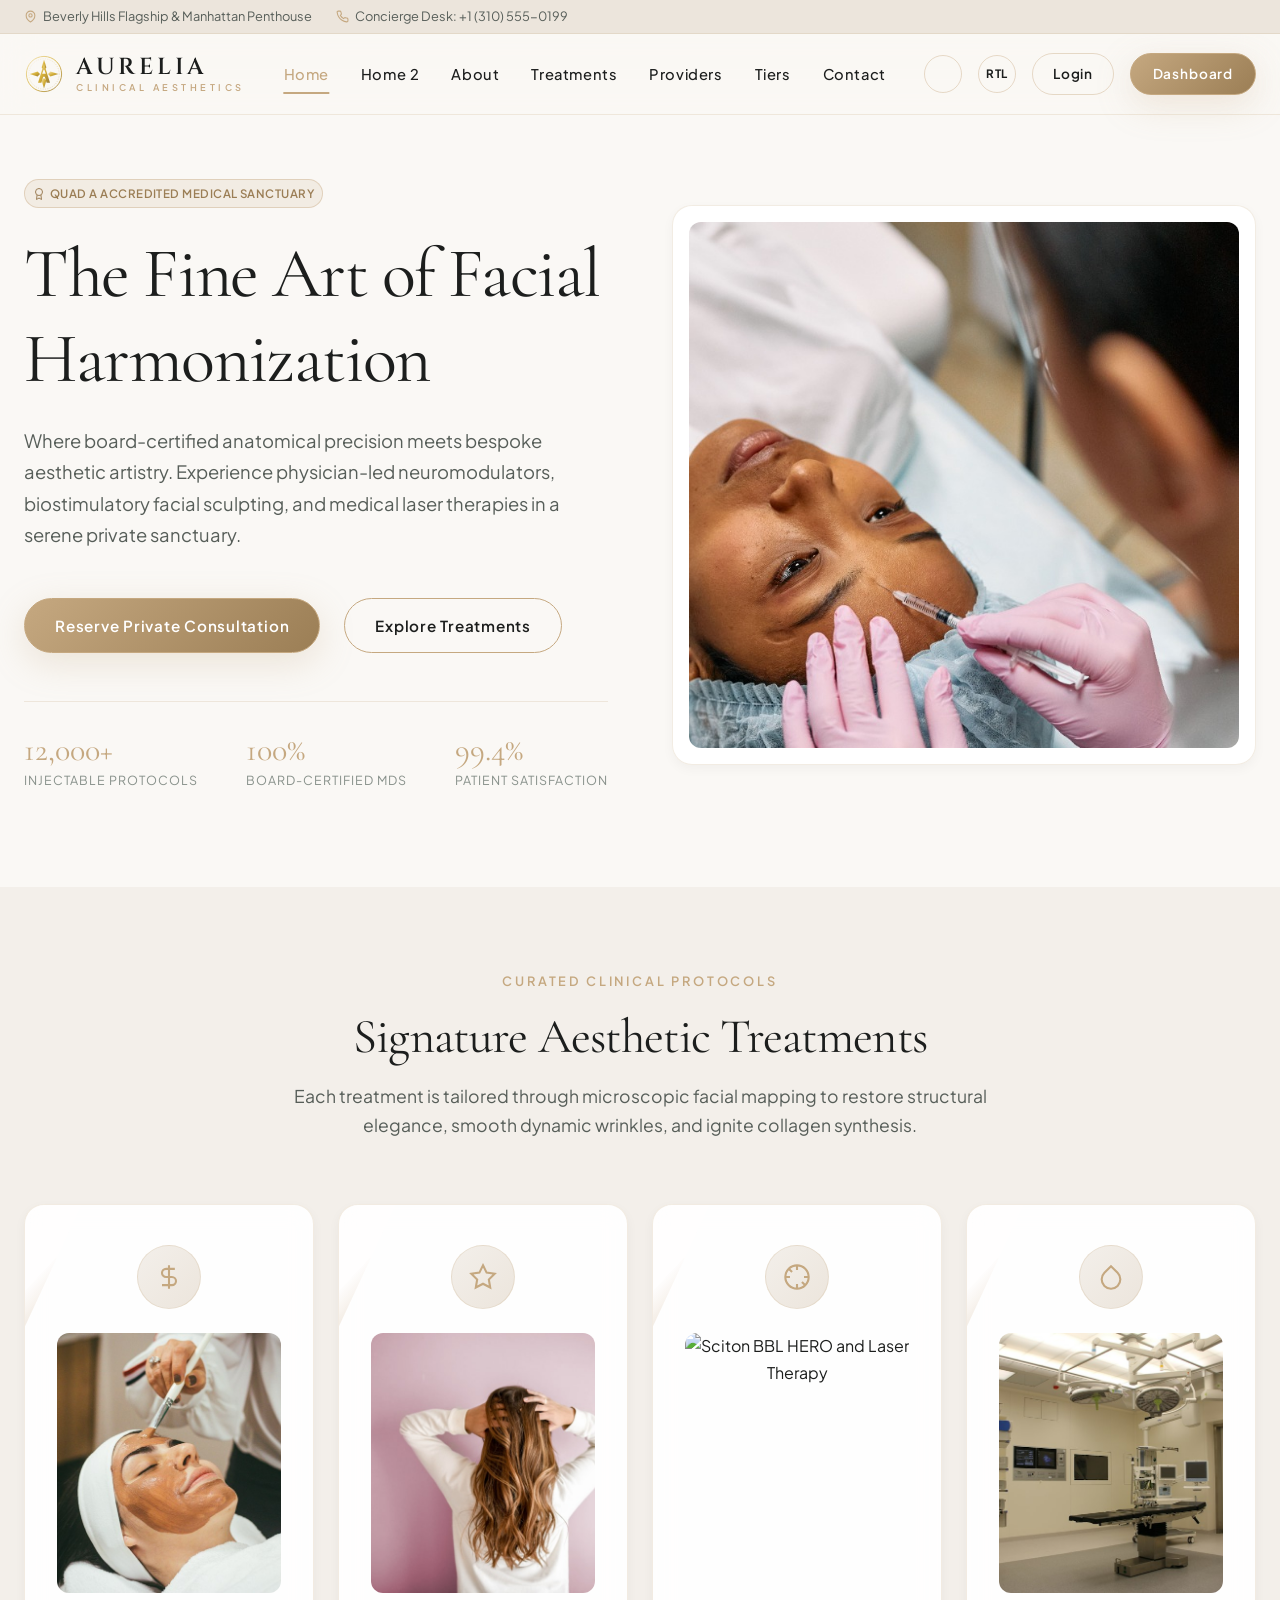
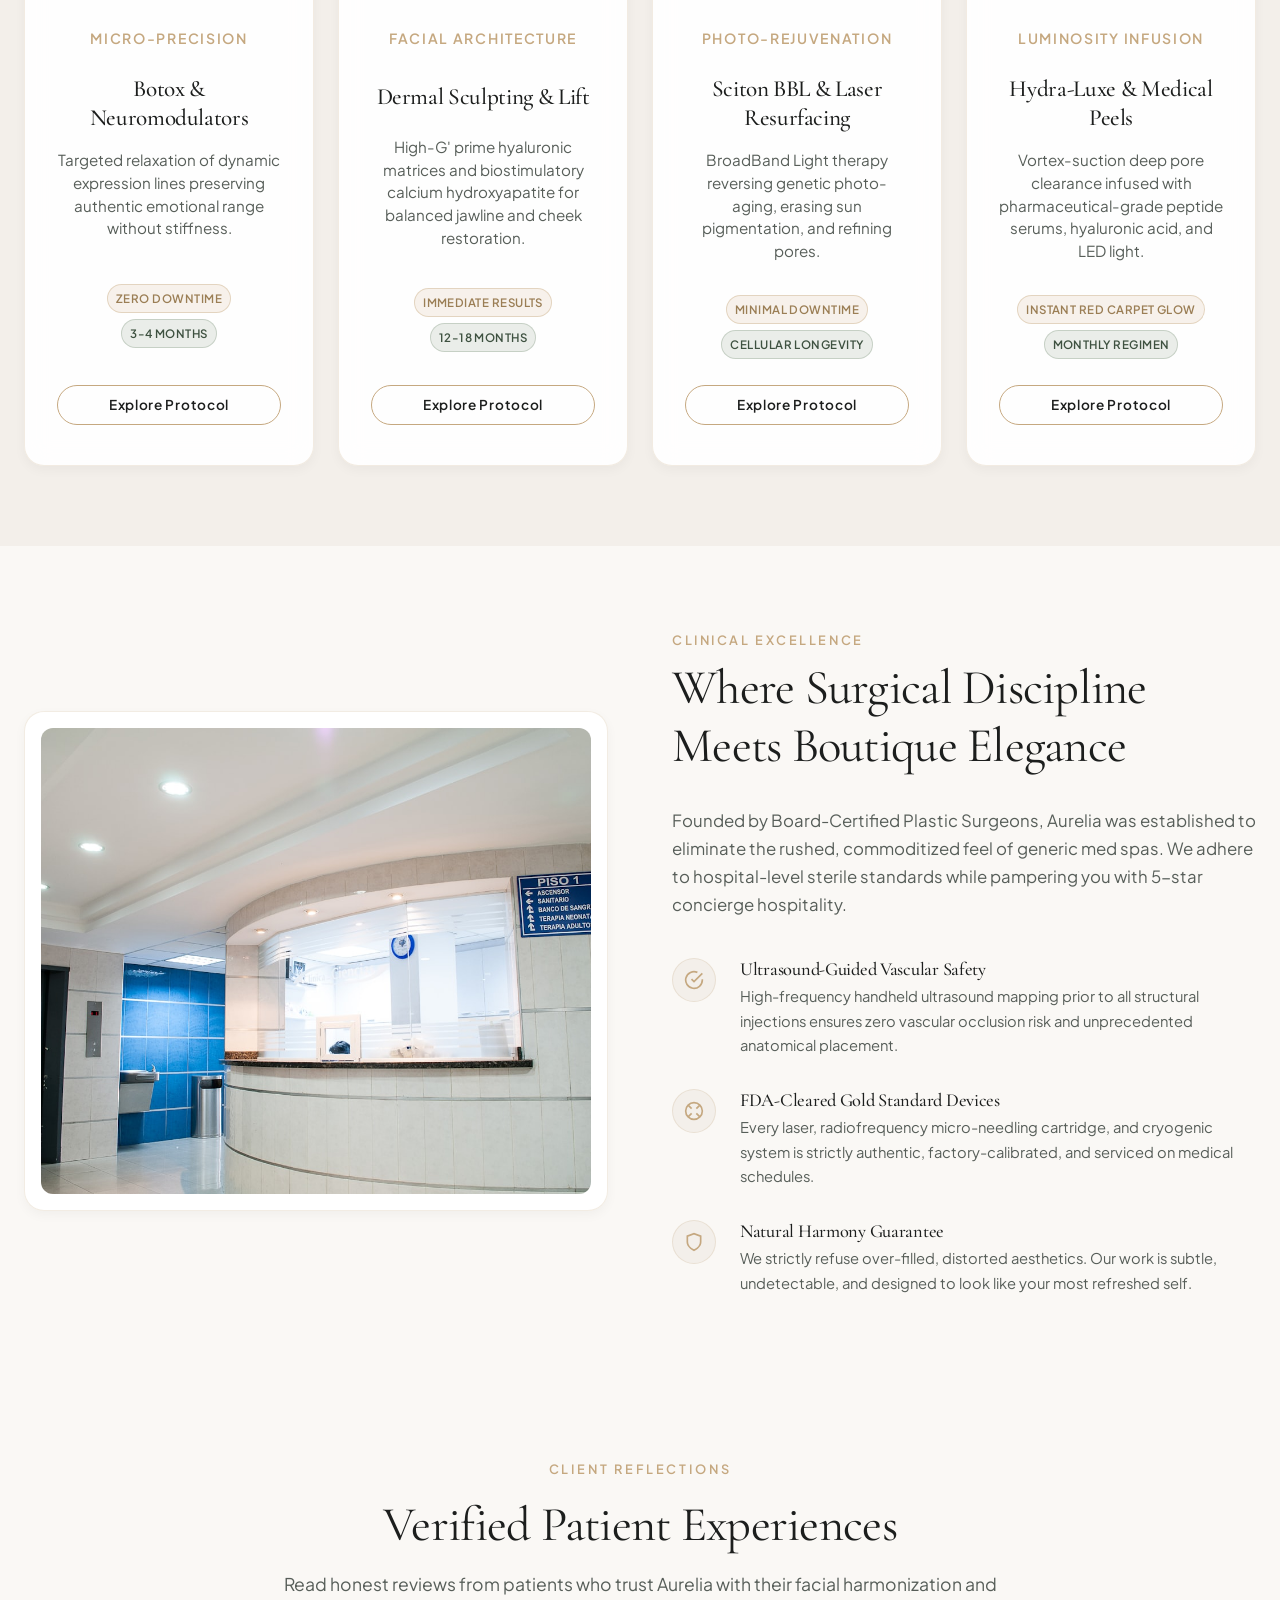
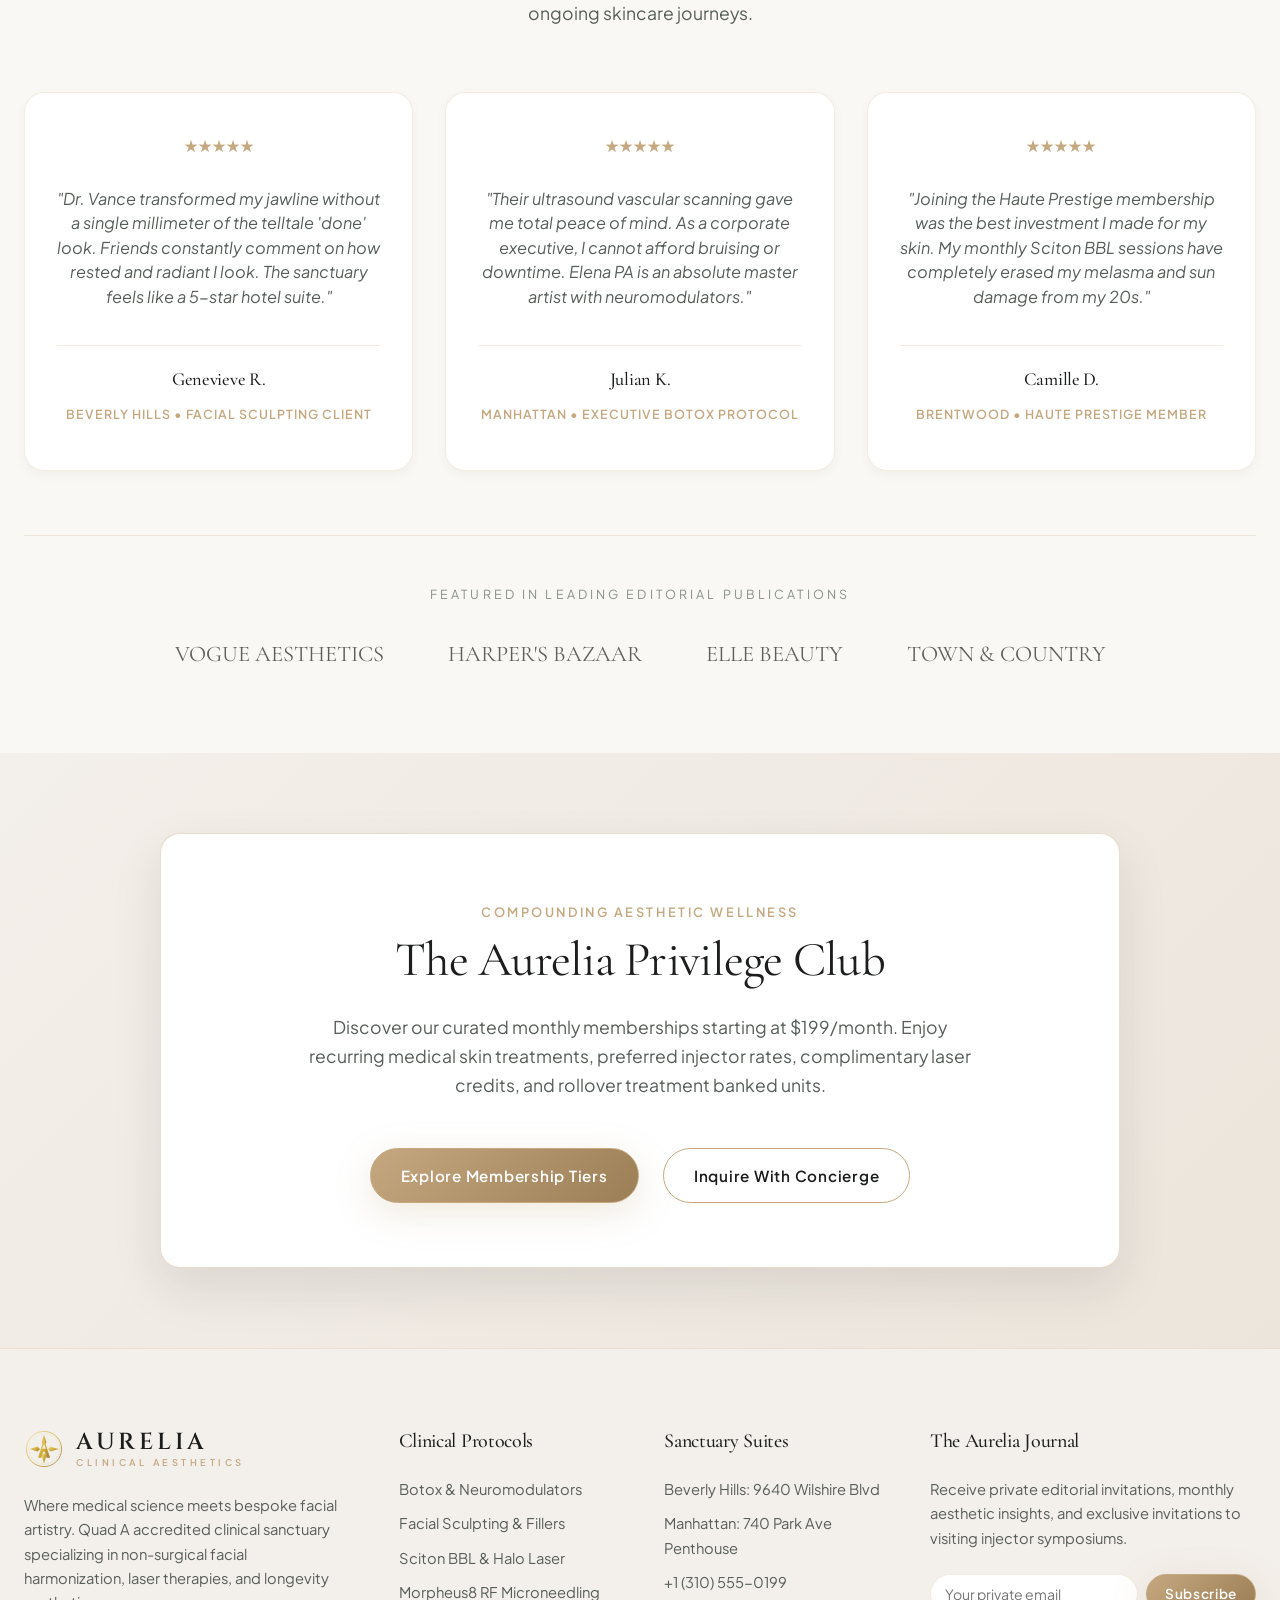
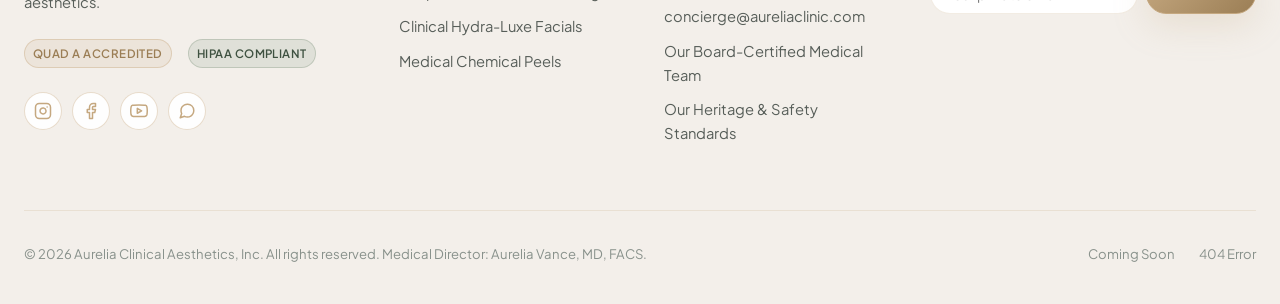
==== commit f8c88d1e: "2" ====
--- a/index.html
+++ b/index.html
@@ -6,6 +6,9 @@
   <title>Aurelia Aesthetics | Luxury Med Spa & Aesthetics Clinic</title>
   <meta name="description" content="Aurelia Clinical Aesthetics provides board-certified non-surgical aesthetic treatments, Botox, fillers, and advanced laser therapies in Beverly Hills.">
   
+  <!-- Favicon -->
+  <link rel="icon" type="image/svg+xml" href="assets/images/favicon.svg">
+  
   <!-- CSS Stylesheets -->
   <link rel="stylesheet" href="assets/css/main.css">
   <link rel="stylesheet" href="assets/css/components.css">
@@ -18,7 +21,7 @@
     "@context": "https://schema.org",
     "@type": "MedicalBusiness",
     "name": "Aurelia Clinical Aesthetics & Med Spa",
-    "image": "assets/images/hero_reception.jpg",
+    "image": "assets/images/hero_injection.jpg",
     "telephone": "+1-310-555-0199",
     "email": "concierge@aureliaclinic.com",
     "address": {
@@ -59,15 +62,6 @@
           <span>Concierge Desk: +1 (310) 555-0199</span>
         </div>
       </div>
-      <div class="utility-bar-right">
-        <button class="theme-toggle-btn" aria-label="Toggle Dark or Light Mode">
-          <svg width="13" height="13" viewBox="0 0 24 24" fill="none" stroke="currentColor" stroke-width="2"><circle cx="12" cy="12" r="5"/><path d="M12 1v2M12 21v2M4.22 4.22l1.42 1.42M18.36 18.36l1.42 1.42M1 12h2M21 12h2M4.22 19.78l1.42-1.42M18.36 5.64l1.42-1.42"/></svg>
-          <span class="theme-text">Dark Mode</span>
-        </button>
-        <button class="rtl-toggle-btn" aria-label="Toggle RTL View">
-          <span class="rtl-text">RTL</span>
-        </button>
-      </div>
     </div>
   </aside>
 
@@ -75,38 +69,49 @@
   <header class="navbar" role="banner">
     <div class="container">
       <a href="index.html" class="brand" aria-label="Aurelia Clinical Aesthetics Home">
-        <span class="brand-title">Aurelia</span>
-        <span class="brand-subtitle">Clinical Aesthetics</span>
+        <div class="brand-logo">
+          <svg class="logo-mark" viewBox="0 0 100 100" fill="none" xmlns="http://www.w3.org/2000/svg">
+            <defs>
+              <linearGradient id="brand-gold-grad" x1="0%" y1="0%" x2="100%" y2="100%">
+                <stop offset="0%" stop-color="#F5E4B3"/>
+                <stop offset="50%" stop-color="#D4AF37"/>
+                <stop offset="100%" stop-color="#9A7B38"/>
+              </linearGradient>
+            </defs>
+            <circle cx="50" cy="50" r="44" stroke="url(#brand-gold-grad)" stroke-width="2.5" fill="none" opacity="0.85"/>
+            <circle cx="50" cy="50" r="38" stroke="url(#brand-gold-grad)" stroke-width="1.2" stroke-dasharray="3 3" fill="none" opacity="0.5"/>
+            <path d="M50 14 L56 34 L50 40 L44 34 Z" fill="url(#brand-gold-grad)"/>
+            <path d="M50 86 L56 66 L50 60 L44 66 Z" fill="url(#brand-gold-grad)"/>
+            <path d="M14 50 L34 44 L40 50 L34 56 Z" fill="url(#brand-gold-grad)"/>
+            <path d="M86 50 L66 44 L60 50 L66 56 Z" fill="url(#brand-gold-grad)"/>
+            <path d="M50 24 L65 72 H56.5 L52 57 H48 L43.5 72 H35 L50 24 Z M50 37 L45.5 49.5 H54.5 L50 37 Z" fill="url(#brand-gold-grad)"/>
+          </svg>
+        </div>
+        <div class="brand-text">
+          <span class="brand-title">AURELIA</span>
+          <span class="brand-subtitle">CLINICAL AESTHETICS</span>
+        </div>
       </a>
 
       <!-- Desktop Nav -->
       <nav class="nav-menu" aria-label="Primary Navigation">
-        <div class="nav-item">
-          <a href="index.html" class="nav-link active">Home ▾</a>
-          <div class="dropdown-menu">
-            <a href="index.html" class="dropdown-link">
-              <strong>Home 1: Clinical Artistry</strong>
-              <span class="dropdown-tag">Signature Treatments & Results</span>
-            </a>
-            <a href="home-2.html" class="dropdown-link">
-              <strong>Home 2: Longevity Suite</strong>
-              <span class="dropdown-tag">Regenerative Care & Concierge</span>
-            </a>
-          </div>
-        </div>
+        <div class="nav-item"><a href="index.html" class="nav-link active">Home</a></div>
+        <div class="nav-item"><a href="home-2.html" class="nav-link">Home 2</a></div>
+        <div class="nav-item"><a href="about.html" class="nav-link">About</a></div>
         <div class="nav-item"><a href="treatments.html" class="nav-link">Treatments</a></div>
         <div class="nav-item"><a href="providers.html" class="nav-link">Providers</a></div>
-        <div class="nav-item"><a href="memberships.html" class="nav-link">Membership Plans</a></div>
+        <div class="nav-item"><a href="memberships.html" class="nav-link">Tiers</a></div>
         <div class="nav-item"><a href="contact.html" class="nav-link">Contact</a></div>
       </nav>
 
       <!-- Nav Actions -->
       <div class="nav-actions">
-        <a href="login.html" class="btn-nav-login">Client Login</a>
-        <a href="dashboard.html" class="btn-nav-dashboard">
-          <span class="dashboard-status-dot"></span>
-          <span>Dashboard</span>
-        </a>
+        <button class="theme-toggle-btn" aria-label="Toggle Dark or Light Mode"></button>
+        <button class="rtl-toggle-btn" aria-label="Toggle RTL View">
+          <span class="rtl-text">RTL</span>
+        </button>
+        <a href="login.html" class="btn-nav-login">Login</a>
+        <a href="dashboard.html" class="btn-nav-dashboard">Dashboard</a>
       </div>
 
       <!-- Mobile Hamburger Button -->
@@ -121,27 +126,53 @@
   <aside class="mobile-drawer" aria-label="Mobile Navigation">
     <div>
       <div class="mobile-drawer-header">
-        <div class="brand">
-          <span class="brand-title">Aurelia</span>
-          <span class="brand-subtitle">Clinical Aesthetics</span>
-        </div>
+        <a href="index.html" class="brand" aria-label="Aurelia Clinical Aesthetics Home">
+          <div class="brand-logo">
+            <svg class="logo-mark" viewBox="0 0 100 100" fill="none" xmlns="http://www.w3.org/2000/svg">
+              <defs>
+                <linearGradient id="brand-gold-grad-drawer-idx" x1="0%" y1="0%" x2="100%" y2="100%">
+                  <stop offset="0%" stop-color="#F5E4B3"/>
+                  <stop offset="50%" stop-color="#D4AF37"/>
+                  <stop offset="100%" stop-color="#9A7B38"/>
+                </linearGradient>
+              </defs>
+              <circle cx="50" cy="50" r="44" stroke="url(#brand-gold-grad-drawer-idx)" stroke-width="2.5" fill="none" opacity="0.85"/>
+              <circle cx="50" cy="50" r="38" stroke="url(#brand-gold-grad-drawer-idx)" stroke-width="1.2" stroke-dasharray="3 3" fill="none" opacity="0.5"/>
+              <path d="M50 14 L56 34 L50 40 L44 34 Z" fill="url(#brand-gold-grad-drawer-idx)"/>
+              <path d="M50 86 L56 66 L50 60 L44 66 Z" fill="url(#brand-gold-grad-drawer-idx)"/>
+              <path d="M14 50 L34 44 L40 50 L34 56 Z" fill="url(#brand-gold-grad-drawer-idx)"/>
+              <path d="M86 50 L66 44 L60 50 L66 56 Z" fill="url(#brand-gold-grad-drawer-idx)"/>
+              <circle cx="50" cy="50" r="8" fill="url(#brand-gold-grad-drawer-idx)"/>
+            </svg>
+          </div>
+          <div class="brand-text">
+            <span class="brand-title">AURELIA</span>
+            <span class="brand-subtitle">CLINICAL AESTHETICS</span>
+          </div>
+        </a>
         <button class="mobile-drawer-close" aria-label="Close Navigation Menu">
           <svg width="24" height="24" viewBox="0 0 24 24" fill="none" stroke="currentColor" stroke-width="2"><line x1="18" y1="6" x2="6" y2="18"/><line x1="6" y1="6" x2="18" y2="18"/></svg>
         </button>
       </div>
       <nav class="mobile-nav-menu">
-        <a href="index.html" class="mobile-nav-link active">Home 1: Clinical Artistry</a>
-        <a href="home-2.html" class="mobile-nav-link">Home 2: Longevity Suite</a>
+        <a href="index.html" class="mobile-nav-link active">Home</a>
+        <a href="home-2.html" class="mobile-nav-link">Home 2</a>
+        <a href="about.html" class="mobile-nav-link">About</a>
         <a href="treatments.html" class="mobile-nav-link">Treatments</a>
         <a href="providers.html" class="mobile-nav-link">Providers</a>
-        <a href="memberships.html" class="mobile-nav-link">Membership Plans</a>
-        <a href="contact.html" class="mobile-nav-link">Contact Concierge</a>
-        <a href="about.html" class="mobile-nav-link">About Sanctuary</a>
+        <a href="memberships.html" class="mobile-nav-link">Tiers</a>
+        <a href="contact.html" class="mobile-nav-link">Contact</a>
       </nav>
     </div>
-    <div class="mobile-drawer-footer">
-      <a href="login.html" class="btn btn-outline" style="width: 100%;">Client Login</a>
-      <a href="dashboard.html" class="btn btn-gold" style="width: 100%;">Client Dashboard</a>
+    <div class="mobile-drawer-footer" style="display: flex; flex-direction: column; gap: 8px;">
+      <div style="display: flex; gap: 8px; width: 100%; margin-bottom: 4px; align-items: center;">
+        <button class="theme-toggle-btn" aria-label="Toggle Dark or Light Mode" style="flex-shrink: 0;"></button>
+        <button class="rtl-toggle-btn" aria-label="Toggle RTL View" style="flex-shrink: 0;">
+          <span class="rtl-text">RTL</span>
+        </button>
+      </div>
+      <a href="login.html" class="btn btn-gold" style="width: 100%;">Login</a>
+      <a href="dashboard.html" class="btn btn-outline" style="width: 100%;">Dashboard</a>
     </div>
   </aside>
 
@@ -182,7 +213,7 @@
           <!-- Hero Visual with 3D Tilt Wrapper -->
           <div class="tilt-card" style="padding: var(--space-2); border-radius: var(--radius-lg); overflow: hidden; height: 560px;">
             <div class="tilt-card-image" style="height: 100%; margin-bottom: 0; border-radius: var(--radius-md);">
-              <img src="assets/images/hero_reception.jpg" alt="Aurelia Clinical Aesthetics Sanctuary Lounge in Beverly Hills" width="800" height="560">
+              <img src="assets/images/hero_injection.jpg" alt="Board-Certified Aesthetic Injection Procedure at Aurelia Clinic" width="800" height="560">
             </div>
           </div>
         </div>
@@ -288,77 +319,37 @@
             <h2 style="margin-top: 6px; margin-bottom: var(--space-4);">Where Surgical Discipline Meets Boutique Elegance</h2>
             <p style="margin-bottom: var(--space-5);">Founded by Board-Certified Plastic Surgeons, Aurelia was established to eliminate the rushed, commoditized feel of generic med spas. We adhere to hospital-level sterile standards while pampering you with 5-star concierge hospitality.</p>
 
-            <div style="display: flex; flex-direction: column; gap: var(--space-3);">
-              <div style="display: flex; gap: var(--space-3); align-items: flex-start;">
-                <div style="width: 44px; height: 44px; border-radius: 50%; background: var(--bg-secondary); border: 1px solid var(--border-subtle); display: flex; align-items: center; justify-content: center; flex-shrink: 0;">
+            <div class="feature-list">
+              <div class="feature-item">
+                <div class="feature-item-icon">
                   <svg width="20" height="20" viewBox="0 0 24 24" fill="none" stroke="var(--accent-gold)" stroke-width="2"><path d="M22 11.08V12a10 10 0 1 1-5.93-9.14"/><polyline points="22 4 12 14.01 9 11.01"/></svg>
                 </div>
-                <div>
+                <div class="feature-item-content">
                   <h4 style="font-size: 1.15rem; margin-bottom: 4px;">Ultrasound-Guided Vascular Safety</h4>
                   <p style="font-size: 0.92rem;">High-frequency handheld ultrasound mapping prior to all structural injections ensures zero vascular occlusion risk and unprecedented anatomical placement.</p>
                 </div>
               </div>
 
-              <div style="display: flex; gap: var(--space-3); align-items: flex-start;">
-                <div style="width: 44px; height: 44px; border-radius: 50%; background: var(--bg-secondary); border: 1px solid var(--border-subtle); display: flex; align-items: center; justify-content: center; flex-shrink: 0;">
+              <div class="feature-item">
+                <div class="feature-item-icon">
                   <svg width="20" height="20" viewBox="0 0 24 24" fill="none" stroke="var(--accent-gold)" stroke-width="2"><circle cx="12" cy="12" r="10"/><path d="m4.93 4.93 4.24 4.24"/><path d="m14.83 9.17 4.24-4.24"/><path d="m14.83 14.83 4.24 4.24"/><path d="m9.17 14.83-4.24 4.24"/></svg>
                 </div>
-                <div>
+                <div class="feature-item-content">
                   <h4 style="font-size: 1.15rem; margin-bottom: 4px;">FDA-Cleared Gold Standard Devices</h4>
                   <p style="font-size: 0.92rem;">Every laser, radiofrequency micro-needling cartridge, and cryogenic system is strictly authentic, factory-calibrated, and serviced on medical schedules.</p>
                 </div>
               </div>
 
-              <div style="display: flex; gap: var(--space-3); align-items: flex-start;">
-                <div style="width: 44px; height: 44px; border-radius: 50%; background: var(--bg-secondary); border: 1px solid var(--border-subtle); display: flex; align-items: center; justify-content: center; flex-shrink: 0;">
+              <div class="feature-item">
+                <div class="feature-item-icon">
                   <svg width="20" height="20" viewBox="0 0 24 24" fill="none" stroke="var(--accent-gold)" stroke-width="2"><path d="M12 22s8-4 8-10V5l-8-3-8 3v7c0 6 8 10 8 10z"/></svg>
                 </div>
-                <div>
+                <div class="feature-item-content">
                   <h4 style="font-size: 1.15rem; margin-bottom: 4px;">Natural Harmony Guarantee</h4>
                   <p style="font-size: 0.92rem;">We strictly refuse over-filled, distorted aesthetics. Our work is subtle, undetectable, and designed to look like your most refreshed self.</p>
                 </div>
               </div>
             </div>
-          </div>
-        </div>
-      </div>
-    </section>
-
-    <!-- SECTION 4: CLINICAL TRANSFORMATION & BEFORE/AFTER VIEWER -->
-    <section class="section" id="results-transformation" style="background-color: var(--bg-secondary);">
-      <div class="container">
-        <div class="section-header">
-          <span class="eyebrow">Documented Clinical Outcomes</span>
-          <h2>Real Aesthetic Transformations</h2>
-          <p>Drag the slider below to inspect our signature lower-face structural contouring and collagen remodeling protocol at 60 days post-procedure.</p>
-        </div>
-
-        <div class="ba-slider-container" aria-label="Interactive Before and After Comparison Slider">
-          <!-- Baseline Before Image -->
-          <div class="ba-image ba-image-before">
-            <img src="assets/images/before_after_before.jpg" alt="Patient Profile Before Treatment" width="800" height="480">
-            <span class="ba-label ba-label-before">Baseline (Day 0)</span>
-          </div>
-          <!-- Result After Image -->
-          <div class="ba-image ba-image-after">
-            <img src="assets/images/before_after_after.jpg" alt="Patient Profile After Treatment with Aurelia Protocols" width="800" height="480">
-            <span class="ba-label ba-label-after">60 Days Post-Protocol</span>
-          </div>
-          <!-- Slider Center Handle -->
-          <div class="ba-handle" role="slider" aria-valuenow="50" aria-valuemin="0" aria-valuemax="100" aria-label="Drag to compare before and after">
-            <svg viewBox="0 0 24 24" fill="none" stroke="currentColor" stroke-width="2.5"><polyline points="15 18 9 12 15 6"/><polyline points="9 18 3 12 9 6"/></svg>
-          </div>
-        </div>
-
-        <div style="max-width: 800px; margin: var(--space-4) auto 0 auto; display: flex; justify-content: space-between; align-items: center; background: var(--surface); padding: var(--space-3) var(--space-4); border-radius: var(--radius-md); border: 1px solid var(--border-subtle); flex-wrap: wrap; gap: var(--space-2);">
-          <div>
-            <strong>Protocol:</strong> Aurelia Jawline Harmonization & Sofwave Submental Ultrasound
-          </div>
-          <div>
-            <strong>Lead Specialist:</strong> Dr. Aurelia Vance, MD, FACS
-          </div>
-          <div>
-            <span class="badge badge-sage">Verified Client Record</span>
           </div>
         </div>
       </div>
@@ -376,45 +367,45 @@
         <div class="grid-3">
           <!-- Testimonial 1 -->
           <div class="tilt-card">
-            <div style="display: flex; gap: 4px; color: var(--accent-gold); margin-bottom: var(--space-2);">
+            <div style="display: flex; gap: 4px; color: var(--accent-gold); margin-bottom: var(--space-2); flex-shrink: 0;">
               ★★★★★
             </div>
-            <p class="tilt-card-desc" style="font-style: italic; font-size: 1.05rem;">"Dr. Vance transformed my jawline without a single millimeter of the telltale 'done' look. Friends constantly comment on how rested and radiant I look. The sanctuary feels like a 5-star hotel suite."</p>
-            <div style="margin-top: auto; padding-top: var(--space-3); border-top: 1px solid var(--border-subtle); width: 100%;">
-              <h4 class="tilt-card-title" style="font-size: 1.15rem;">Genevieve R.</h4>
-              <span class="tilt-card-subtitle" style="font-size: 0.78rem;">Beverly Hills • Facial Sculpting Client</span>
+            <p class="tilt-card-quote">"Dr. Vance transformed my jawline without a single millimeter of the telltale 'done' look. Friends constantly comment on how rested and radiant I look. The sanctuary feels like a 5-star hotel suite."</p>
+            <div class="tilt-card-footer">
+              <h4 class="tilt-card-footer-title">Genevieve R.</h4>
+              <span class="tilt-card-footer-subtitle">Beverly Hills • Facial Sculpting Client</span>
             </div>
           </div>
 
           <!-- Testimonial 2 -->
           <div class="tilt-card">
-            <div style="display: flex; gap: 4px; color: var(--accent-gold); margin-bottom: var(--space-2);">
+            <div style="display: flex; gap: 4px; color: var(--accent-gold); margin-bottom: var(--space-2); flex-shrink: 0;">
               ★★★★★
             </div>
-            <p class="tilt-card-desc" style="font-style: italic; font-size: 1.05rem;">"Their ultrasound vascular scanning gave me total peace of mind. As a corporate executive, I cannot afford bruising or downtime. Elena PA is an absolute master artist with neuromodulators."</p>
-            <div style="margin-top: auto; padding-top: var(--space-3); border-top: 1px solid var(--border-subtle); width: 100%;">
-              <h4 class="tilt-card-title" style="font-size: 1.15rem;">Julian K.</h4>
-              <span class="tilt-card-subtitle" style="font-size: 0.78rem;">Manhattan • Executive Botox Protocol</span>
+            <p class="tilt-card-quote">"Their ultrasound vascular scanning gave me total peace of mind. As a corporate executive, I cannot afford bruising or downtime. Elena PA is an absolute master artist with neuromodulators."</p>
+            <div class="tilt-card-footer">
+              <h4 class="tilt-card-footer-title">Julian K.</h4>
+              <span class="tilt-card-footer-subtitle">Manhattan • Executive Botox Protocol</span>
             </div>
           </div>
 
           <!-- Testimonial 3 -->
           <div class="tilt-card">
-            <div style="display: flex; gap: 4px; color: var(--accent-gold); margin-bottom: var(--space-2);">
+            <div style="display: flex; gap: 4px; color: var(--accent-gold); margin-bottom: var(--space-2); flex-shrink: 0;">
               ★★★★★
             </div>
-            <p class="tilt-card-desc" style="font-style: italic; font-size: 1.05rem;">"Joining the Haute Prestige membership was the best investment I made for my skin. My monthly Sciton BBL sessions have completely erased my melasma and sun damage from my 20s."</p>
-            <div style="margin-top: auto; padding-top: var(--space-3); border-top: 1px solid var(--border-subtle); width: 100%;">
-              <h4 class="tilt-card-title" style="font-size: 1.15rem;">Camille D.</h4>
-              <span class="tilt-card-subtitle" style="font-size: 0.78rem;">Brentwood • Haute Prestige Member</span>
+            <p class="tilt-card-quote">"Joining the Haute Prestige membership was the best investment I made for my skin. My monthly Sciton BBL sessions have completely erased my melasma and sun damage from my 20s."</p>
+            <div class="tilt-card-footer">
+              <h4 class="tilt-card-footer-title">Camille D.</h4>
+              <span class="tilt-card-footer-subtitle">Brentwood • Haute Prestige Member</span>
             </div>
           </div>
         </div>
 
         <!-- Press Banner -->
-        <div style="margin-top: var(--space-8); text-align: center; border-top: 1px solid var(--border-subtle); padding-top: var(--space-6);">
-          <div style="font-size: 0.78rem; text-transform: uppercase; letter-spacing: 0.25em; color: var(--text-muted); margin-bottom: var(--space-3);">Featured In Leading Editorial Publications</div>
-          <div style="display: flex; justify-content: center; gap: var(--space-8); flex-wrap: wrap; opacity: 0.7; font-family: var(--font-serif); font-size: 1.4rem;">
+        <div class="press-banner">
+          <div class="press-banner-title">Featured In Leading Editorial Publications</div>
+          <div class="press-logos">
             <span>VOGUE AESTHETICS</span>
             <span>HARPER'S BAZAAR</span>
             <span>ELLE BEAUTY</span>
@@ -447,14 +438,43 @@
     <div class="container">
       <div class="footer-grid">
         <div class="footer-col">
-          <div class="brand" style="margin-bottom: var(--space-3);">
-            <span class="brand-title">Aurelia</span>
-            <span class="brand-subtitle">Clinical Aesthetics</span>
-          </div>
+          <a href="index.html" class="brand" style="margin-bottom: var(--space-3);" aria-label="Aurelia Clinical Aesthetics Home">
+            <div class="brand-logo">
+              <svg class="logo-mark" viewBox="0 0 100 100" fill="none" xmlns="http://www.w3.org/2000/svg">
+                <circle cx="50" cy="50" r="44" stroke="url(#brand-gold-grad)" stroke-width="2.5" fill="none" opacity="0.85"/>
+                <circle cx="50" cy="50" r="38" stroke="url(#brand-gold-grad)" stroke-width="1.2" stroke-dasharray="3 3" fill="none" opacity="0.5"/>
+                <path d="M50 14 L56 34 L50 40 L44 34 Z" fill="url(#brand-gold-grad)"/>
+                <path d="M50 86 L56 66 L50 60 L44 66 Z" fill="url(#brand-gold-grad)"/>
+                <path d="M14 50 L34 44 L40 50 L34 56 Z" fill="url(#brand-gold-grad)"/>
+                <path d="M86 50 L66 44 L60 50 L66 56 Z" fill="url(#brand-gold-grad)"/>
+                <path d="M50 24 L65 72 H56.5 L52 57 H48 L43.5 72 H35 L50 24 Z M50 37 L45.5 49.5 H54.5 L50 37 Z" fill="url(#brand-gold-grad)"/>
+              </svg>
+            </div>
+            <div class="brand-text">
+              <span class="brand-title">AURELIA</span>
+              <span class="brand-subtitle">CLINICAL AESTHETICS</span>
+            </div>
+          </a>
           <p>Where medical science meets bespoke facial artistry. Quad A accredited clinical sanctuary specializing in non-surgical facial harmonization, laser therapies, and longevity aesthetics.</p>
-          <div style="display: flex; gap: var(--space-2); margin-top: var(--space-3);">
+          <div style="display: flex; gap: var(--space-2); margin-top: var(--space-3); margin-bottom: var(--space-3);">
             <span class="badge badge-gold">Quad A Accredited</span>
             <span class="badge badge-sage">HIPAA Compliant</span>
+          </div>
+
+          <!-- Social Media Links -->
+          <div class="footer-social-links" style="display: flex; gap: 10px; margin-top: var(--space-3);">
+            <a href="https://instagram.com" target="_blank" rel="noopener noreferrer" class="social-icon-btn" aria-label="Instagram">
+              <svg width="18" height="18" viewBox="0 0 24 24" fill="none" stroke="currentColor" stroke-width="2" stroke-linecap="round" stroke-linejoin="round"><rect x="2" y="2" width="20" height="20" rx="5" ry="5"/><path d="M16 11.37A4 4 0 1 1 12.63 8 4 4 0 0 1 16 11.37z"/><line x1="17.5" y1="6.5" x2="17.51" y2="6.5"/></svg>
+            </a>
+            <a href="https://facebook.com" target="_blank" rel="noopener noreferrer" class="social-icon-btn" aria-label="Facebook">
+              <svg width="18" height="18" viewBox="0 0 24 24" fill="none" stroke="currentColor" stroke-width="2" stroke-linecap="round" stroke-linejoin="round"><path d="M18 2h-3a5 5 0 0 0-5 5v3H7v4h3v8h4v-8h3l1-4h-4V7a1 1 0 0 1 1-1h3z"/></svg>
+            </a>
+            <a href="https://youtube.com" target="_blank" rel="noopener noreferrer" class="social-icon-btn" aria-label="YouTube">
+              <svg width="18" height="18" viewBox="0 0 24 24" fill="none" stroke="currentColor" stroke-width="2" stroke-linecap="round" stroke-linejoin="round"><path d="M22.54 6.42a2.78 2.78 0 0 0-1.94-2C18.88 4 12 4 12 4s-6.88 0-8.6.46a2.78 2.78 0 0 0-1.94 2A29 29 0 0 0 1 11.75a29 29 0 0 0 .46 5.33A2.78 2.78 0 0 0 3.4 19c1.72.46 8.6.46 8.6.46s6.88 0 8.6-.46a2.78 2.78 0 0 0 1.94-2 29 29 0 0 0 .46-5.25 29 29 0 0 0-.46-5.33z"/><polygon points="9.75 15.02 15.5 11.75 9.75 8.48 9.75 15.02"/></svg>
+            </a>
+            <a href="https://wa.me/13105550199" target="_blank" rel="noopener noreferrer" class="social-icon-btn" aria-label="WhatsApp">
+              <svg width="18" height="18" viewBox="0 0 24 24" fill="none" stroke="currentColor" stroke-width="2" stroke-linecap="round" stroke-linejoin="round"><path d="M21 11.5a8.38 8.38 0 0 1-.9 3.8 8.5 8.5 0 0 1-7.6 4.7 8.38 8.38 0 0 1-3.8-.9L3 21l1.9-5.7a8.38 8.38 0 0 1-.9-3.8 8.5 8.5 0 0 1 4.7-7.6 8.38 8.38 0 0 1 3.8-.9h.5a8.48 8.48 0 0 1 8 8v.5z"/></svg>
+            </a>
           </div>
         </div>
 
@@ -495,11 +515,8 @@
       <div class="footer-bottom">
         <div>© 2026 Aurelia Clinical Aesthetics, Inc. All rights reserved. Medical Director: Aurelia Vance, MD, FACS.</div>
         <div class="footer-bottom-links">
-          <a href="about.html">About Us</a>
           <a href="coming-soon.html">Coming Soon</a>
           <a href="404.html">404 Error</a>
-          <a href="login.html">Client Portal</a>
-          <a href="dashboard.html">Dashboard</a>
         </div>
       </div>
     </div>
--- a/assets/css/main.css
+++ b/assets/css/main.css
@@ -2,7 +2,7 @@
    AURELIA CLINICAL AESTHETICS & MED SPA — DESIGN SYSTEM & CORE CSS
    ========================================================================== */
 
-@import url('https://fonts.googleapis.com/css2?family=Cormorant+Garamond:ital,wght@0,400;0,500;0,600;0,700;1,400;1,600&family=Plus+Jakarta+Sans:wght@300;400;500;600;700&display=swap');
+@import url('https://fonts.googleapis.com/css2?family=Cinzel:wght@500;600;700&family=Cormorant+Garamond:ital,wght@0,400;0,500;0,600;0,700;1,400;1,600&family=Plus+Jakarta+Sans:wght@300;400;500;600;700&display=swap');
 
 :root {
   /* Color Palette — Luxury Clinical Chic */
@@ -37,6 +37,7 @@
   --shadow-gold: 0 10px 35px rgba(197, 168, 128, 0.25);
 
   /* Typography */
+  --font-brand: 'Cinzel', 'Cormorant Garamond', Georgia, serif;
   --font-serif: 'Cormorant Garamond', Georgia, serif;
   --font-sans: 'Plus Jakarta Sans', -apple-system, BlinkMacSystemFont, 'Segoe UI', Roboto, sans-serif;
 
@@ -273,7 +274,7 @@
 
 /* Responsive Media Queries Foundation */
 @media (max-width: 1024px) {
-  .grid-4 {
+  .grid-4, .grid-3 {
     grid-template-columns: repeat(2, 1fr);
   }
   .section {
@@ -282,16 +283,16 @@
   }
 }
 
-@media (max-width: 768px) {
-  .grid-3, .grid-2 {
-    grid-template-columns: 1fr;
+@media (max-width: 639px) {
+  .grid-4, .grid-3, .grid-2 {
+    grid-template-columns: 1fr !important;
   }
   .section {
     padding-top: var(--space-6);
     padding-bottom: var(--space-6);
   }
   .container {
-    padding-left: var(--space-2);
-    padding-right: var(--space-2);
-  }
-}
+    padding-left: var(--space-4);
+    padding-right: var(--space-4);
+  }
+}
--- a/assets/css/components.css
+++ b/assets/css/components.css
@@ -43,24 +43,56 @@
   gap: var(--space-2);
 }
 
-.theme-toggle-btn, .rtl-toggle-btn {
-  background: none;
-  border: 1px solid var(--border-subtle);
-  border-radius: var(--radius-pill);
-  padding: 4px 10px;
-  font-size: 0.75rem;
-  font-weight: 500;
+.theme-toggle-btn {
+  background: transparent;
+  border: 1px solid var(--border-medium);
+  border-radius: 50%;
+  width: 38px;
+  height: 38px;
+  padding: 0;
   color: var(--text-primary);
   cursor: pointer;
-  display: flex;
-  align-items: center;
-  gap: 5px;
+  display: inline-flex;
+  align-items: center;
+  justify-content: center;
   transition: all var(--transition-fast);
+  flex-shrink: 0;
+}
+
+.theme-toggle-btn svg {
+  width: 17px;
+  height: 17px;
+  transition: transform var(--transition-fast);
+}
+
+.theme-toggle-btn:hover svg {
+  transform: rotate(15deg) scale(1.1);
+}
+
+.rtl-toggle-btn {
+  background: transparent;
+  border: 1px solid var(--border-medium);
+  border-radius: 50%;
+  width: 38px;
+  height: 38px;
+  padding: 0;
+  font-size: 0.72rem;
+  font-weight: 700;
+  letter-spacing: 0.5px;
+  color: var(--text-primary);
+  cursor: pointer;
+  display: inline-flex;
+  align-items: center;
+  justify-content: center;
+  transition: all var(--transition-fast);
+  flex-shrink: 0;
+  line-height: 1;
 }
 
 .theme-toggle-btn:hover, .rtl-toggle-btn:hover {
   background-color: var(--surface);
   border-color: var(--accent-gold);
+  color: var(--accent-gold);
 }
 
 /* --- Main Navbar (Strict 4-5 core items + Login + Dashboard) --- */
@@ -83,31 +115,64 @@
   height: 80px;
 }
 
-/* Brand Identity */
+/* Brand Identity with Logo Emblem */
 .brand {
-  display: flex;
-  flex-direction: column;
+  display: inline-flex;
+  align-items: center;
+  gap: 12px;
   text-decoration: none;
   line-height: 1;
+  position: relative;
+  transition: opacity var(--transition-fast);
+}
+
+.brand:hover {
+  opacity: 0.95;
+}
+
+.brand-logo {
+  display: flex;
+  align-items: center;
+  justify-content: center;
+  position: relative;
+  flex-shrink: 0;
+}
+
+.brand-logo .logo-mark {
+  width: 40px;
+  height: 40px;
+  transition: transform 0.4s cubic-bezier(0.16, 1, 0.3, 1), filter 0.4s ease;
+}
+
+.brand:hover .logo-mark {
+  transform: scale(1.08) rotate(3deg);
+  filter: drop-shadow(0 0 12px rgba(212, 175, 55, 0.5));
+}
+
+.brand-text {
+  display: flex;
+  flex-direction: column;
 }
 
 .brand-title {
-  font-family: var(--font-serif);
-  font-size: 1.85rem;
-  font-weight: 500;
-  letter-spacing: 0.2em;
+  font-family: var(--font-brand);
+  font-size: 1.45rem;
+  font-weight: 600;
+  letter-spacing: 0.16em;
   color: var(--text-primary);
   text-transform: uppercase;
+  line-height: 1;
 }
 
 .brand-subtitle {
   font-family: var(--font-sans);
-  font-size: 0.62rem;
-  letter-spacing: 0.35em;
+  font-size: 0.58rem;
+  letter-spacing: 0.38em;
   text-transform: uppercase;
   color: var(--accent-gold);
-  margin-top: 3px;
+  margin-top: 4px;
   font-weight: 600;
+  line-height: 1;
 }
 
 /* Nav Menu Items */
@@ -281,12 +346,13 @@
   background: var(--surface);
   box-shadow: var(--shadow-lg);
   padding: var(--space-6) var(--space-4);
-  z-index: 200;
+  z-index: 2000;
   display: flex;
   flex-direction: column;
   justify-content: space-between;
   transition: right var(--transition-base);
   overflow-y: auto;
+  text-align: center;
 }
 
 .mobile-drawer.active {
@@ -316,9 +382,50 @@
   display: flex;
   justify-content: space-between;
   align-items: center;
+  position: relative;
   margin-bottom: var(--space-4);
   border-bottom: 1px solid var(--border-subtle);
-  padding-bottom: var(--space-2);
+  padding-bottom: var(--space-3);
+  width: 100%;
+}
+
+.mobile-drawer-header .brand {
+  display: inline-flex;
+  align-items: center;
+  gap: 10px;
+  text-decoration: none;
+}
+
+.mobile-drawer-header .brand-logo .logo-mark {
+  width: 32px;
+  height: 32px;
+}
+
+.mobile-drawer-header .brand-text {
+  display: flex;
+  flex-direction: column;
+  text-align: left;
+}
+
+.mobile-drawer-header .brand-title {
+  font-family: var(--font-brand);
+  font-size: 1.15rem;
+  font-weight: 600;
+  letter-spacing: 0.14em;
+  color: var(--text-primary);
+  text-transform: uppercase;
+  line-height: 1;
+}
+
+.mobile-drawer-header .brand-subtitle {
+  font-family: var(--font-sans);
+  font-size: 0.5rem;
+  letter-spacing: 0.28em;
+  text-transform: uppercase;
+  color: var(--accent-gold);
+  margin-top: 3px;
+  font-weight: 600;
+  line-height: 1;
 }
 
 .mobile-drawer-close {
@@ -326,20 +433,34 @@
   border: none;
   cursor: pointer;
   color: var(--text-primary);
+  padding: 4px;
+  display: flex;
+  align-items: center;
+  justify-content: center;
+  flex-shrink: 0;
 }
 
 .mobile-nav-menu {
   display: flex;
   flex-direction: column;
   gap: var(--space-2);
+  align-items: center;
+  justify-content: center;
+  text-align: center;
+  width: 100%;
 }
 
 .mobile-nav-link {
   font-family: var(--font-serif);
   font-size: 1.4rem;
   color: var(--text-primary);
-  padding: 8px 0;
+  padding: 10px 0;
   border-bottom: 1px solid var(--border-subtle);
+  text-align: center !important;
+  width: 100%;
+  display: flex;
+  align-items: center;
+  justify-content: center;
 }
 
 .mobile-nav-link:hover, .mobile-nav-link.active {
@@ -350,7 +471,25 @@
   margin-top: var(--space-6);
   display: flex;
   flex-direction: column;
+  align-items: center;
+  justify-content: center;
+  text-align: center;
+  gap: var(--space-3);
+  width: 100%;
+}
+
+.mobile-drawer-footer > div {
+  display: flex;
+  align-items: center;
+  justify-content: center;
   gap: var(--space-2);
+  width: 100%;
+}
+
+.mobile-drawer-footer .btn {
+  width: 100%;
+  max-width: 280px;
+  margin: 0 auto;
 }
 
 /* --- Buttons --- */
@@ -428,13 +567,14 @@
   display: flex;
   flex-direction: column;
   align-items: center; /* STRICT center-alignment */
-  justify-content: space-between;
+  justify-content: flex-start;
   position: relative;
   overflow: hidden;
   box-shadow: var(--shadow-sm);
   transform-style: preserve-3d;
   perspective: 1000px;
   transition: border-color var(--transition-fast), box-shadow var(--transition-fast);
+  height: 100%; /* Ensure equal card heights in grid */
 }
 
 .tilt-card:hover {
@@ -478,6 +618,7 @@
   margin-bottom: var(--space-3);
   color: var(--accent-gold);
   transition: transform var(--transition-fast);
+  flex-shrink: 0;
 }
 
 .tilt-card-icon svg {
@@ -493,30 +634,25 @@
 
 .tilt-card-image {
   width: 100%;
-  height: 240px;
+  height: 260px;
+  aspect-ratio: 4 / 3;
   border-radius: var(--radius-md);
   margin-bottom: var(--space-3);
   overflow: hidden;
   position: relative;
+  flex-shrink: 0;
 }
 
 .tilt-card-image img {
   width: 100%;
   height: 100%;
   object-fit: cover;
+  object-position: top center;
   transition: transform var(--transition-slow);
 }
 
 .tilt-card:hover .tilt-card-image img {
   transform: scale(1.05);
-}
-
-.tilt-card-title {
-  font-family: var(--font-serif);
-  font-size: 1.5rem;
-  margin-bottom: var(--space-1);
-  color: var(--text-primary);
-  text-align: center;
 }
 
 .tilt-card-subtitle {
@@ -527,35 +663,187 @@
   letter-spacing: 0.12em;
   margin-bottom: var(--space-2);
   text-align: center;
+  min-height: 2.6rem;
+  line-height: 1.35;
+  display: flex;
+  align-items: center;
+  justify-content: center;
+  width: 100%;
+  flex-shrink: 0;
+}
+
+.tilt-card-title {
+  font-family: var(--font-serif);
+  font-size: 1.45rem;
+  line-height: 1.25;
+  margin-bottom: var(--space-2);
+  color: var(--text-primary);
+  text-align: center;
+  min-height: 2.8rem;
+  display: flex;
+  align-items: center;
+  justify-content: center;
+  width: 100%;
+  flex-shrink: 0;
 }
 
 .tilt-card-desc {
   font-size: 0.95rem;
   color: var(--text-secondary);
-  line-height: 1.6;
+  line-height: 1.5;
   margin-bottom: var(--space-4);
   text-align: center;
+  min-height: 5.4rem;
+  display: flex;
+  align-items: center;
+  justify-content: center;
+  width: 100%;
+  flex-shrink: 0;
+}
+
+.tilt-card-target {
+  font-size: 0.83rem;
+  color: var(--text-muted);
+  text-align: center;
+  margin-bottom: var(--space-3);
+  height: 2.8rem;
+  min-height: 2.8rem;
+  max-height: 2.8rem;
+  display: flex;
+  align-items: flex-start;
+  justify-content: center;
+  width: 100%;
+  line-height: 1.35;
+  flex-shrink: 0;
+  padding-top: 2px;
+}
+
+.tilt-card-quote {
+  font-style: italic;
+  font-size: 1.02rem;
+  line-height: 1.5;
+  color: var(--text-secondary);
+  margin-bottom: var(--space-3);
+  text-align: center;
+  height: 145px;
+  min-height: 145px;
+  max-height: 145px;
+  display: flex;
+  align-items: center;
+  justify-content: center;
+  width: 100%;
+  flex-shrink: 0;
+}
+
+.tilt-card-footer {
+  margin-top: auto;
+  padding-top: var(--space-3);
+  border-top: 1px solid var(--border-subtle);
+  width: 100%;
+  flex-shrink: 0;
+  height: 85px;
+  min-height: 85px;
+  display: flex;
+  flex-direction: column;
+  align-items: center;
+  justify-content: center;
+}
+
+.tilt-card-footer .tilt-card-title,
+.tilt-card-footer-title {
+  font-family: var(--font-serif);
+  font-size: 1.15rem;
+  line-height: 1.2;
+  margin-bottom: 4px;
+  color: var(--text-primary);
+  text-align: center;
+  height: 24px;
+  min-height: 24px;
+  display: flex;
+  align-items: center;
+  justify-content: center;
+  width: 100%;
+  flex-shrink: 0;
+}
+
+.tilt-card-footer .tilt-card-subtitle,
+.tilt-card-footer-subtitle {
+  font-size: 0.78rem;
+  color: var(--accent-gold);
+  font-weight: 600;
+  text-transform: uppercase;
+  letter-spacing: 0.08em;
+  margin-bottom: 0;
+  text-align: center;
+  height: 38px;
+  min-height: 38px;
+  display: flex;
+  align-items: center;
+  justify-content: center;
+  width: 100%;
+  line-height: 1.3;
+  flex-shrink: 0;
 }
 
 .tilt-card-tags {
   display: flex;
   flex-wrap: wrap;
   justify-content: center;
+  align-items: flex-start;
+  align-content: flex-start;
   gap: 6px;
+  margin-top: auto;
   margin-bottom: var(--space-4);
+  height: 58px;
+  min-height: 58px;
+  max-height: 58px;
+  width: 100%;
+  flex-shrink: 0;
+}
+
+.tilt-card-list {
+  display: flex;
+  flex-direction: column;
+  gap: 10px;
+  margin-top: 0;
+  margin-bottom: var(--space-4);
+  font-size: 0.9rem;
+  text-align: left;
+  width: 100%;
+  min-height: 220px;
+  justify-content: flex-start;
+  flex-shrink: 0;
+}
+
+.tilt-card-list li {
+  line-height: 1.4;
+  min-height: 2.2rem;
+  display: flex;
+  align-items: center;
+}
+
+.tilt-card > .btn,
+.tilt-card .btn,
+.tilt-card a.btn {
+  margin-top: auto !important;
+  flex-shrink: 0;
+  width: 100%;
+  max-width: 260px;
+  align-self: center;
 }
 
 /* Badges & Pills */
 .badge {
   display: inline-flex;
   align-items: center;
-  gap: 6px;
-  font-size: 0.75rem;
+  gap: 5px;
+  font-size: 0.72rem;
   font-weight: 600;
-  padding: 4px 12px;
+  padding: 4px 8px;
   border-radius: var(--radius-pill);
-  letter-spacing: 0.06em;
+  letter-spacing: 0.04em;
   text-transform: uppercase;
+  white-space: nowrap;
 }
 
 .badge-gold {
@@ -662,7 +950,67 @@
   text-transform: uppercase;
   border-radius: var(--radius-pill);
   backdrop-filter: blur(4px);
-  z-index: 4;
+  pointer-events: none;
+}
+
+/* --- Feature Lists --- */
+.feature-list {
+  display: flex;
+  flex-direction: column;
+  gap: var(--space-4);
+  width: 100%;
+}
+
+.feature-item {
+  display: flex;
+  gap: var(--space-3);
+  align-items: flex-start;
+}
+
+.feature-item-icon {
+  width: 44px;
+  height: 44px;
+  border-radius: 50%;
+  background: var(--bg-secondary);
+  border: 1px solid var(--border-subtle);
+  display: flex;
+  align-items: center;
+  justify-content: center;
+  flex-shrink: 0;
+}
+
+.feature-item-content {
+  flex: 1;
+}
+
+/* --- Editorial Press Banner --- */
+.press-banner {
+  margin-top: var(--space-8);
+  text-align: center;
+  border-top: 1px solid var(--border-subtle);
+  padding-top: var(--space-6);
+  width: 100%;
+}
+
+.press-banner-title {
+  font-size: 0.78rem;
+  text-transform: uppercase;
+  letter-spacing: 0.25em;
+  color: var(--text-muted);
+  margin-bottom: var(--space-4);
+  text-align: center;
+}
+
+.press-logos {
+  display: flex;
+  justify-content: center;
+  align-items: center;
+  gap: var(--space-8);
+  flex-wrap: wrap;
+  opacity: 0.7;
+  font-family: var(--font-serif);
+  font-size: 1.4rem;
+  color: var(--text-primary);
 }
 
 .ba-label-before { right: 20px; }
@@ -948,12 +1296,103 @@
     grid-template-columns: repeat(2, 1fr);
     gap: var(--space-4);
   }
-}
-
-/* Tablet (640px to 1023px) */
+  .contact-submit-btn {
+    display: flex !important;
+    justify-content: center !important;
+    align-items: center !important;
+    margin-left: auto !important;
+    margin-right: auto !important;
+    max-width: 360px !important;
+    width: 100% !important;
+  }
+}
+
+/* Tablet & Mobile Breakpoint Alignment (max-width: 1023px) */
 @media (max-width: 1023px) {
-  .nav-menu, .nav-actions {
+  html, body {
+    overflow-x: hidden !important;
+    width: 100% !important;
+    max-width: 100% !important;
+  }
+
+  /* Fixed top utility bar on Mobile and Tablet views */
+  .utility-bar {
+    position: fixed !important;
+    top: 0 !important;
+    left: 0 !important;
+    right: 0 !important;
+    width: 100% !important;
+    z-index: 1001 !important;
+    height: 36px !important;
+    padding: 6px 0 !important;
+    font-size: 0.75rem !important;
+    background-color: var(--bg-tertiary) !important;
+    border-bottom: 1px solid var(--border-subtle) !important;
+  }
+
+  .utility-bar .container {
+    display: flex !important;
+    justify-content: center !important;
+    align-items: center !important;
+    height: 100% !important;
+    padding-left: var(--space-2) !important;
+    padding-right: var(--space-2) !important;
+  }
+
+  .utility-bar-left {
+    display: flex !important;
+    align-items: center !important;
+    justify-content: center !important;
+    gap: var(--space-3) !important;
+    width: 100% !important;
+    white-space: nowrap !important;
+    overflow-x: auto !important;
+    -webkit-overflow-scrolling: touch !important;
+  }
+
+  .utility-item {
+    display: inline-flex !important;
+    align-items: center !important;
+    gap: 4px !important;
+    font-size: 0.72rem !important;
+  }
+
+  /* Fixed top navbar under utility bar on Mobile and Tablet */
+  .navbar {
+    position: fixed !important;
+    top: 36px !important;
+    left: 0 !important;
+    right: 0 !important;
+    width: 100% !important;
+    z-index: 1000 !important;
+    background: var(--surface-glass) !important;
+    backdrop-filter: blur(16px) !important;
+    -webkit-backdrop-filter: blur(16px) !important;
+    border-bottom: 1px solid var(--border-subtle) !important;
+  }
+
+  body {
+    padding-top: 116px !important;
+  }
+
+  .nav-menu {
     display: none; /* Handled via Mobile Drawer */
+  }
+  .nav-actions {
+    display: flex !important;
+    align-items: center !important;
+    gap: 8px !important;
+  }
+  .nav-actions .btn-nav-login,
+  .nav-actions .btn-nav-dashboard,
+  .nav-actions a.btn {
+    display: none !important;
+  }
+  .nav-actions .theme-toggle-btn,
+  .nav-actions .rtl-toggle-btn {
+    display: inline-flex !important;
+    visibility: visible !important;
+    opacity: 1 !important;
   }
   .mobile-toggle {
     display: block;
@@ -965,21 +1404,231 @@
   .ba-slider-container {
     height: 380px;
   }
+
+  /* TABLET & IPAD MINI (640px to 1024px) 2-COLUMN UNCROPPED CARDS */
+  @media (min-width: 640px) {
+    .grid-4, .grid-3 {
+      grid-template-columns: repeat(2, 1fr) !important;
+      gap: var(--space-5) !important;
+    }
+    .grid-2 {
+      grid-template-columns: repeat(2, 1fr) !important;
+      gap: var(--space-5) !important;
+    }
+    .grid-3 > *:last-child:nth-child(odd),
+    .grid-4 > *:last-child:nth-child(odd),
+    .grid-2 > *:last-child:nth-child(odd) {
+      grid-column: 1 / -1 !important;
+      justify-self: center !important;
+      width: 100% !important;
+      max-width: calc(50% - (var(--space-5) / 2)) !important;
+      margin-left: auto !important;
+      margin-right: auto !important;
+    }
+    .tilt-card-image {
+      height: 280px !important;
+      aspect-ratio: 4 / 3 !important;
+      width: 100% !important;
+    }
+    .tilt-card-image img {
+      object-position: top center !important;
+    }
+  }
+
+  @media (max-width: 639px) {
+    .grid-2, .grid-3, .grid-4 {
+      grid-template-columns: 1fr !important;
+      width: 100% !important;
+      box-sizing: border-box !important;
+    }
+  }
+
+  .grid-2 > div,
+  .grid-3 > div,
+  .grid-4 > div,
+  .hero-content,
+  .section-header {
+    text-align: center !important;
+    display: flex !important;
+    flex-direction: column !important;
+    align-items: center !important;
+    justify-content: center !important;
+    width: 100% !important;
+    box-sizing: border-box !important;
+    margin-left: auto !important;
+    margin-right: auto !important;
+  }
+
+  .eyebrow,
+  .tilt-card-subtitle,
+  .hero-content > .badge,
+  .section-header > .badge,
+  .section-header .badge {
+    margin: 0 auto var(--space-3) auto !important;
+    display: inline-flex !important;
+    align-self: center !important;
+    justify-content: center !important;
+    text-align: center !important;
+  }
+
+  .tilt-card-tags {
+    height: auto !important;
+    min-height: 48px !important;
+    max-height: none !important;
+    margin-top: auto !important;
+    margin-bottom: var(--space-4) !important;
+    display: flex !important;
+    flex-wrap: wrap !important;
+    justify-content: center !important;
+    align-items: center !important;
+    gap: 8px !important;
+    width: 100% !important;
+  }
+
+  .tilt-card-tags .badge {
+    margin: 0 !important;
+    display: inline-flex !important;
+    align-self: center !important;
+    justify-content: center !important;
+    text-align: center !important;
+  }
+
+  .tilt-card > .btn,
+  .tilt-card .btn,
+  .tilt-card a.btn {
+    margin-top: 0 !important;
+    margin-bottom: 0 !important;
+    align-self: center !important;
+  }
+
+  .feature-list {
+    display: flex !important;
+    flex-direction: column !important;
+    gap: var(--space-4) !important;
+    align-items: center !important;
+    justify-content: center !important;
+    width: 100% !important;
+  }
+
+  .feature-item {
+    display: flex !important;
+    flex-direction: column !important;
+    align-items: center !important;
+    justify-content: center !important;
+    text-align: center !important;
+    width: 100% !important;
+    margin-left: auto !important;
+    margin-right: auto !important;
+  }
+
+  .feature-item-icon {
+    margin: 0 auto var(--space-2) auto !important;
+    align-self: center !important;
+  }
+
+  .feature-item-content {
+    text-align: center !important;
+    display: flex !important;
+    flex-direction: column !important;
+    align-items: center !important;
+    justify-content: center !important;
+    width: 100% !important;
+  }
+
+  .feature-item-content h4,
+  .feature-item-content p {
+    text-align: center !important;
+    margin-left: auto !important;
+    margin-right: auto !important;
+  }
+
+  h1, h2, h3, h4, h5, h6,
+  p,
+  .hero-title,
+  .hero-subtitle,
+  .section-desc {
+    text-align: center !important;
+    margin-left: auto !important;
+    margin-right: auto !important;
+    width: 100% !important;
+    max-width: 100% !important;
+    box-sizing: border-box !important;
+  }
+
+  /* Stack and center buttons on mobile/tablet */
+  .grid-2 > div > div[style*="display: flex"],
+  .grid-2 > div > div[style*="display:flex"],
+  .grid-3 > div > div[style*="display: flex"],
+  .grid-3 > div > div[style*="display:flex"],
+  .hero-buttons,
+  .btn-group {
+    display: flex !important;
+    flex-direction: column !important;
+    justify-content: center !important;
+    align-items: center !important;
+    gap: var(--space-3) !important;
+    margin-left: auto !important;
+    margin-right: auto !important;
+    width: 100% !important;
+    max-width: 100% !important;
+    box-sizing: border-box !important;
+  }
+
+  .btn {
+    display: flex !important;
+    justify-content: center !important;
+    align-items: center !important;
+    width: 100% !important;
+    max-width: 320px !important;
+    margin-left: auto !important;
+    margin-right: auto !important;
+    align-self: center !important;
+    text-align: center !important;
+    box-sizing: border-box !important;
+  }
+
+  .press-banner {
+    display: flex !important;
+    flex-direction: column !important;
+    align-items: center !important;
+    justify-content: center !important;
+    text-align: center !important;
+    width: 100% !important;
+    box-sizing: border-box !important;
+  }
+
+  .press-banner-title {
+    text-align: center !important;
+    margin: 0 auto var(--space-4) auto !important;
+    width: 100% !important;
+  }
+
+  .press-logos {
+    display: flex !important;
+    flex-direction: column !important;
+    align-items: center !important;
+    justify-content: center !important;
+    gap: var(--space-3) !important;
+    text-align: center !important;
+    width: 100% !important;
+  }
+
+  .press-logos span {
+    text-align: center !important;
+    font-size: 1.15rem !important;
+  }
 }
 
 /* Mobile (<640px) */
 @media (max-width: 639px) {
-  .utility-bar-left {
-    display: none;
-  }
   .utility-bar .container {
-    justify-content: flex-end;
+    justify-content: center;
   }
   .navbar .container {
     height: 70px;
   }
   .brand-title {
-    font-size: 1.4rem;
+    font-size: 1.35rem;
   }
   .brand-subtitle {
     font-size: 0.55rem;
@@ -1003,4 +1652,467 @@
   .btn {
     width: 100%;
   }
-}
+  .grid-2, .grid-3, .grid-4 {
+    grid-template-columns: 1fr !important;
+  }
+  .tilt-card {
+    width: 100% !important;
+    max-width: 100% !important;
+  }
+  .tilt-card-image {
+    width: 100% !important;
+    max-width: 100% !important;
+    height: 260px !important;
+    aspect-ratio: 4 / 3 !important;
+  }
+  .tilt-card-image img {
+    width: 100% !important;
+    height: 100% !important;
+    object-fit: cover !important;
+    object-position: top center !important;
+  }
+}
+
+/* ==========================================================================
+   AUTHENTICATION & REGISTER CARD SYSTEM (EXACT REFERENCE MATCH)
+   ========================================================================== */
+.auth-page-top-controls {
+  position: absolute;
+  top: 1.25rem;
+  right: 1.5rem;
+  display: flex;
+  align-items: center;
+  gap: 8px;
+  z-index: 100;
+}
+
+.auth-card-container {
+  max-width: 500px;
+  margin: 0 auto;
+  background: var(--surface);
+  border: 1px solid var(--border-medium);
+  border-radius: var(--radius-lg);
+  padding: var(--space-6) var(--space-5);
+  box-shadow: var(--shadow-lg);
+  position: relative;
+  overflow: hidden;
+  box-sizing: border-box;
+  width: 100%;
+}
+
+.auth-card-header {
+  text-align: center;
+  margin-bottom: var(--space-4);
+  padding-top: var(--space-2);
+}
+
+.auth-brand-badge {
+  display: inline-flex;
+  align-items: center;
+  justify-content: center;
+  gap: 10px;
+  margin-bottom: var(--space-3);
+  text-decoration: none;
+}
+
+.auth-brand-badge .logo-mark {
+  width: 32px;
+  height: 32px;
+}
+
+.auth-brand-title {
+  font-family: var(--font-brand);
+  font-size: 1.25rem;
+  font-weight: 600;
+  letter-spacing: 0.12em;
+  color: var(--text-primary);
+}
+
+.auth-card-title {
+  font-family: var(--font-heading);
+  font-size: 1.9rem;
+  font-weight: 700;
+  color: var(--text-primary);
+  margin-bottom: 6px;
+  letter-spacing: -0.01em;
+}
+
+.auth-card-subtitle {
+  font-size: 0.9rem;
+  color: var(--text-secondary);
+  line-height: 1.5;
+  margin-bottom: 0;
+}
+
+.auth-form-group {
+  margin-bottom: var(--space-4);
+  text-align: left;
+}
+
+[dir="rtl"] .auth-form-group {
+  text-align: right;
+}
+
+.auth-form-label {
+  display: block;
+  font-size: 0.88rem;
+  font-weight: 600;
+  color: var(--text-primary);
+  margin-bottom: 8px;
+}
+
+.auth-form-input {
+  width: 100%;
+  padding: 13px 16px;
+  background-color: var(--bg-secondary);
+  border: 1px solid var(--border-medium);
+  border-radius: var(--radius-md);
+  color: var(--text-primary);
+  font-size: 0.95rem;
+  transition: all var(--transition-fast);
+  box-sizing: border-box;
+}
+
+.auth-form-input:focus {
+  outline: none;
+  border-color: var(--accent-gold);
+  box-shadow: 0 0 0 3px rgba(212, 175, 55, 0.15);
+  background-color: var(--surface);
+}
+
+.auth-input-hint {
+  display: block;
+  font-size: 0.78rem;
+  color: var(--text-tertiary);
+  margin-top: 6px;
+}
+
+.auth-options-row {
+  display: flex;
+  align-items: center;
+  justify-content: space-between;
+  margin-bottom: var(--space-4);
+  font-size: 0.88rem;
+  width: 100%;
+  box-sizing: border-box;
+  gap: var(--space-2);
+}
+
+.auth-checkbox-label {
+  display: flex;
+  align-items: flex-start;
+  gap: 10px;
+  color: var(--text-secondary);
+  cursor: pointer;
+  font-size: 0.84rem;
+  line-height: 1.4;
+  width: 100%;
+  box-sizing: border-box;
+}
+
+.auth-checkbox-label span {
+  white-space: normal;
+  word-break: break-word;
+  line-height: 1.4;
+}
+
+.auth-checkbox-label input[type="checkbox"] {
+  accent-color: var(--accent-gold);
+  width: 16px;
+  height: 16px;
+  border-radius: 4px;
+  cursor: pointer;
+  flex-shrink: 0;
+  margin-top: 2px;
+}
+
+.auth-forgot-link {
+  color: var(--accent-gold);
+  font-size: 0.84rem;
+  font-weight: 500;
+  text-decoration: none;
+  white-space: nowrap;
+  transition: opacity var(--transition-fast);
+}
+
+.auth-forgot-link:hover {
+  text-decoration: underline;
+  opacity: 0.9;
+}
+
+.btn-auth-submit {
+  width: 100%;
+  padding: 14px 24px;
+  font-size: 1rem;
+  font-weight: 600;
+  border-radius: var(--radius-pill);
+  box-shadow: 0 4px 15px rgba(212, 175, 55, 0.22);
+  transition: all var(--transition-base);
+  box-sizing: border-box;
+}
+
+.btn-auth-submit:hover {
+  transform: translateY(-2px);
+  box-shadow: 0 8px 25px rgba(212, 175, 55, 0.35);
+}
+
+.auth-divider {
+  display: flex;
+  align-items: center;
+  text-align: center;
+  margin: var(--space-4) 0;
+}
+
+.auth-divider::before,
+.auth-divider::after {
+  content: '';
+  flex: 1;
+  border-bottom: 1px solid var(--border-subtle);
+}
+
+.auth-divider span {
+  padding: 0 16px;
+  font-size: 0.75rem;
+  font-weight: 700;
+  letter-spacing: 0.1em;
+  color: var(--text-tertiary);
+  text-transform: uppercase;
+}
+
+.auth-social-grid {
+  display: grid;
+  grid-template-columns: 1fr 1fr;
+  gap: var(--space-3);
+  margin-bottom: var(--space-4);
+  width: 100%;
+  box-sizing: border-box;
+}
+
+.btn-social {
+  display: inline-flex;
+  align-items: center;
+  justify-content: center;
+  gap: 8px;
+  padding: 10px 14px;
+  background-color: var(--bg-secondary);
+  border: 1px solid var(--border-medium);
+  border-radius: var(--radius-pill);
+  color: var(--text-primary);
+  font-size: 0.88rem;
+  font-weight: 500;
+  cursor: pointer;
+  transition: all var(--transition-fast);
+  text-decoration: none;
+  width: 100%;
+  box-sizing: border-box;
+  white-space: nowrap;
+}
+
+.btn-social:hover {
+  background-color: var(--surface);
+  border-color: var(--accent-gold);
+  transform: translateY(-1px);
+}
+
+.btn-social svg {
+  width: 18px;
+  height: 18px;
+  flex-shrink: 0;
+}
+
+@media (max-width: 480px) {
+  .auth-card-container {
+    padding: var(--space-5) var(--space-3);
+  }
+  .auth-page-top-controls {
+    top: 1rem;
+    right: 1rem;
+  }
+  .auth-social-grid {
+    grid-template-columns: 1fr 1fr;
+    gap: 6px;
+  }
+  .btn-social {
+    padding: 9px 6px;
+    font-size: 0.8rem;
+    gap: 5px;
+  }
+  .auth-options-row {
+    flex-direction: row;
+    justify-content: space-between;
+    gap: 6px;
+  }
+  .auth-checkbox-label,
+  .auth-forgot-link {
+    font-size: 0.78rem;
+  }
+}
+
+.auth-card-footer {
+  text-align: center;
+  font-size: 0.88rem;
+  color: var(--text-secondary);
+  margin-top: var(--space-2);
+}
+
+.auth-card-footer a {
+  color: var(--accent-gold);
+  font-weight: 600;
+  text-decoration: none;
+}
+
+.auth-card-footer a:hover {
+  text-decoration: underline;
+}
+
+/* ==========================================================================
+   FLOATING SCROLL UP (BACK TO TOP) BUTTON
+   ========================================================================== */
+.scroll-top-btn {
+  position: fixed;
+  bottom: 24px;
+  right: 24px;
+  width: 48px;
+  height: 48px;
+  border-radius: 50%;
+  background-color: var(--surface);
+  border: 1.5px solid var(--accent-gold);
+  color: var(--accent-gold);
+  display: flex;
+  align-items: center;
+  justify-content: center;
+  cursor: pointer;
+  z-index: 990;
+  opacity: 0;
+  visibility: hidden;
+  transform: translateY(16px) scale(0.9);
+  transition: opacity 0.3s ease, transform 0.3s ease, visibility 0.3s ease, background-color 0.2s ease, border-color 0.2s ease, color 0.2s ease;
+  box-shadow: 0 4px 20px rgba(0, 0, 0, 0.3);
+}
+
+[dir="rtl"] .scroll-top-btn {
+  right: auto;
+  left: 24px;
+}
+
+.scroll-top-btn.visible {
+  opacity: 1;
+  visibility: visible;
+  transform: translateY(0) scale(1);
+}
+
+.scroll-top-btn:hover {
+  background-color: var(--accent-gold);
+  color: #0F172A;
+  border-color: var(--accent-gold);
+  transform: translateY(-4px) scale(1.06);
+  box-shadow: 0 8px 25px rgba(212, 175, 55, 0.45);
+}
+
+.scroll-top-btn:active {
+  transform: translateY(0) scale(0.95);
+}
+
+/* ==========================================================================
+   COMPARISON & DATA TABLES SYSTEM (PERFECT ALIGNMENT IN ALL VIEWS)
+   ========================================================================== */
+.payments-table-container {
+  width: 100%;
+  overflow-x: auto;
+  -webkit-overflow-scrolling: touch;
+  border: 1px solid var(--border-subtle);
+  border-radius: var(--radius-lg);
+  background: var(--surface-card);
+  backdrop-filter: blur(12px);
+  box-shadow: var(--shadow-md);
+  margin-top: var(--space-4);
+  margin-bottom: var(--space-6);
+}
+
+.payments-table {
+  width: 100%;
+  min-width: 720px;
+  border-collapse: collapse;
+  font-size: 0.92rem;
+  table-layout: fixed;
+}
+
+.payments-table th {
+  background: var(--bg-secondary);
+  padding: 18px 20px;
+  font-weight: 600;
+  font-size: 0.95rem;
+  color: var(--accent-gold);
+  border-bottom: 2px solid var(--border-medium);
+  letter-spacing: 0.04em;
+  vertical-align: middle;
+}
+
+.payments-table th:first-child {
+  text-align: left;
+  width: 28%;
+  color: var(--text-primary);
+}
+
+.payments-table th:nth-child(n+2) {
+  text-align: center;
+  width: 24%;
+}
+
+.payments-table td {
+  padding: 16px 20px;
+  border-bottom: 1px solid var(--border-subtle);
+  color: var(--text-secondary);
+  line-height: 1.5;
+  vertical-align: middle;
+}
+
+.payments-table td:first-child {
+  text-align: left;
+  font-weight: 600;
+  color: var(--text-primary);
+}
+
+.payments-table td:nth-child(n+2) {
+  text-align: center;
+}
+
+.payments-table tr:nth-child(even) td {
+  background: rgba(255, 255, 255, 0.015);
+}
+
+.payments-table tr:hover td {
+  background: rgba(197, 168, 128, 0.06);
+}
+
+.payments-table tr:last-child td {
+  border-bottom: none;
+}
+
+/* ==========================================================================
+   FOOTER SOCIAL MEDIA BUTTONS
+   ========================================================================== */
+.social-icon-btn {
+  width: 38px;
+  height: 38px;
+  border-radius: 50%;
+  background: var(--surface-card);
+  border: 1px solid var(--border-medium);
+  color: var(--accent-gold);
+  display: inline-flex;
+  align-items: center;
+  justify-content: center;
+  transition: all var(--transition-fast);
+  text-decoration: none;
+  flex-shrink: 0;
+}
+
+.social-icon-btn:hover {
+  background: var(--accent-gold);
+  color: #0F172A;
+  border-color: var(--accent-gold);
+  transform: translateY(-3px);
+  box-shadow: 0 4px 14px rgba(212, 175, 55, 0.35);
+}
+
+
--- a/assets/css/rtl.css
+++ b/assets/css/rtl.css
@@ -9,6 +9,10 @@
 
 [dir="rtl"] body {
   font-family: 'Plus Jakarta Sans', system-ui, -apple-system, sans-serif;
+}
+
+[dir="rtl"] .brand {
+  flex-direction: row;
 }
 
 [dir="rtl"] .section-header {
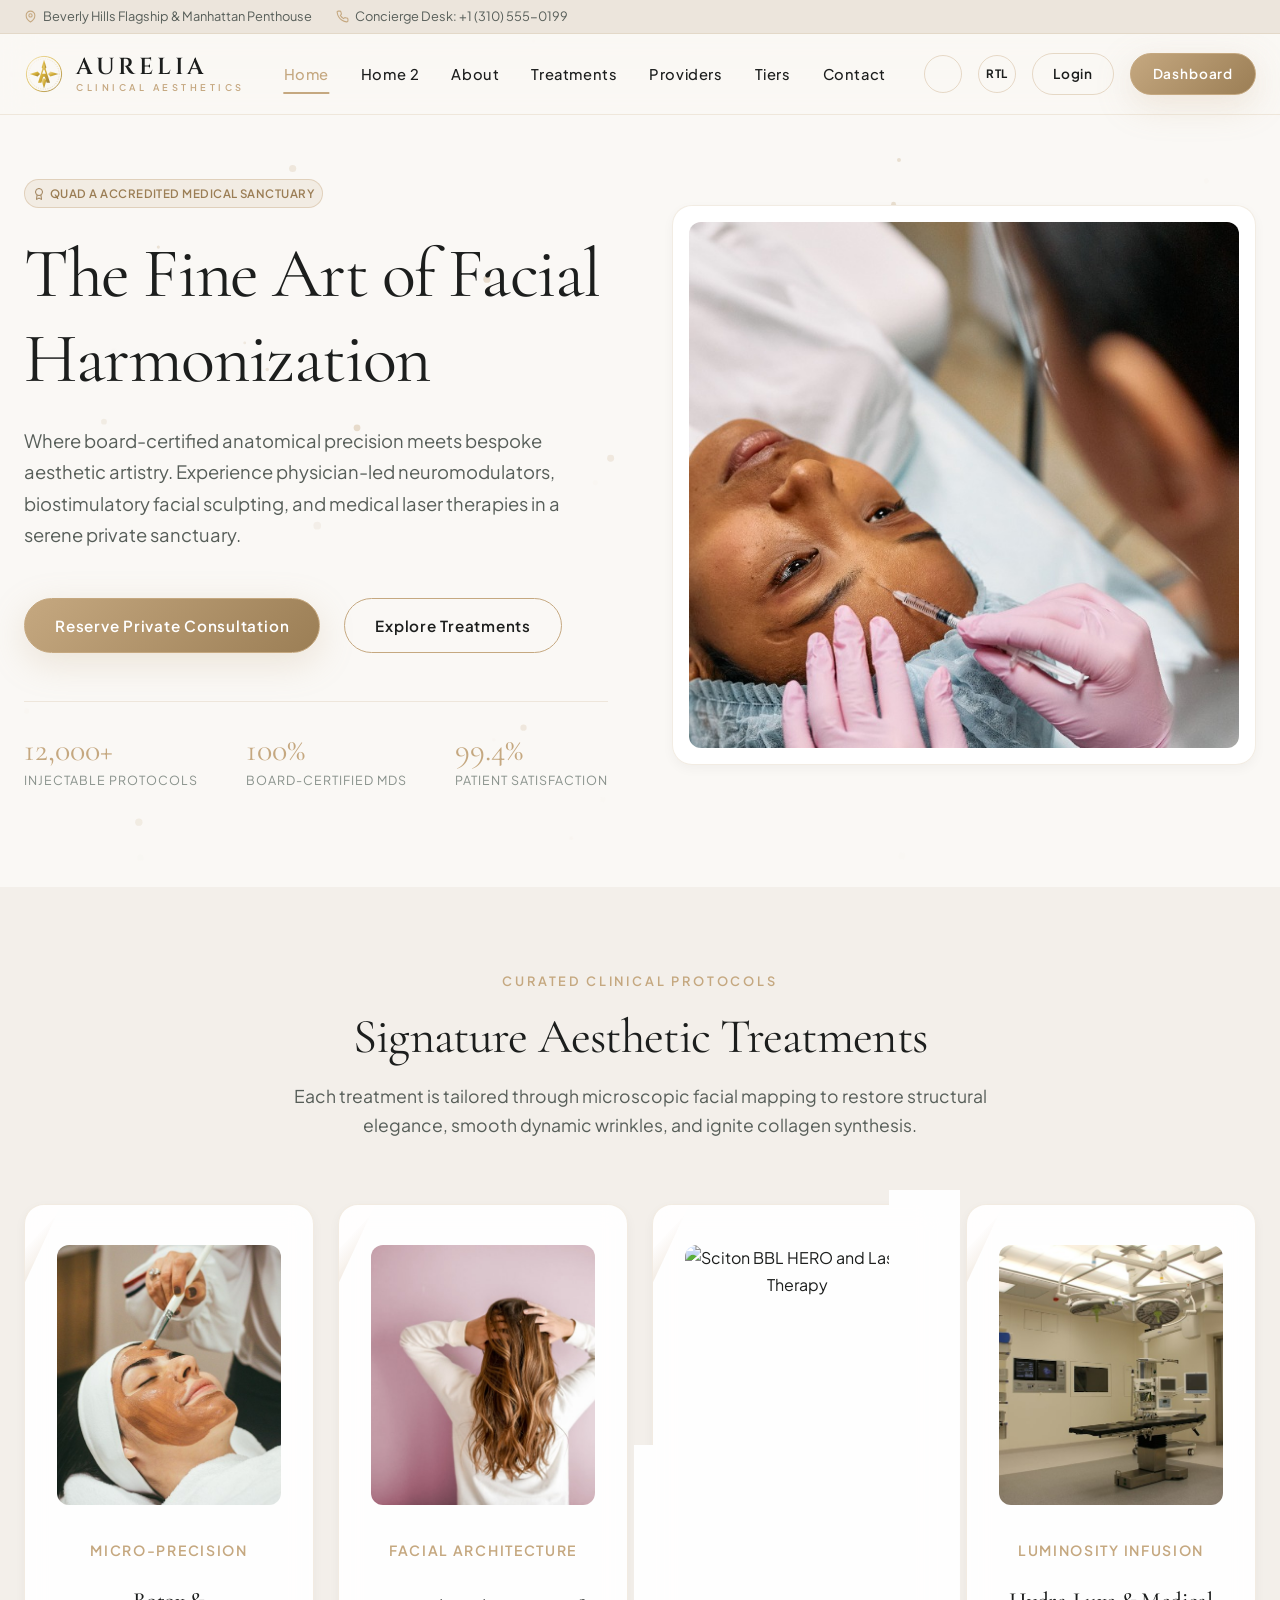
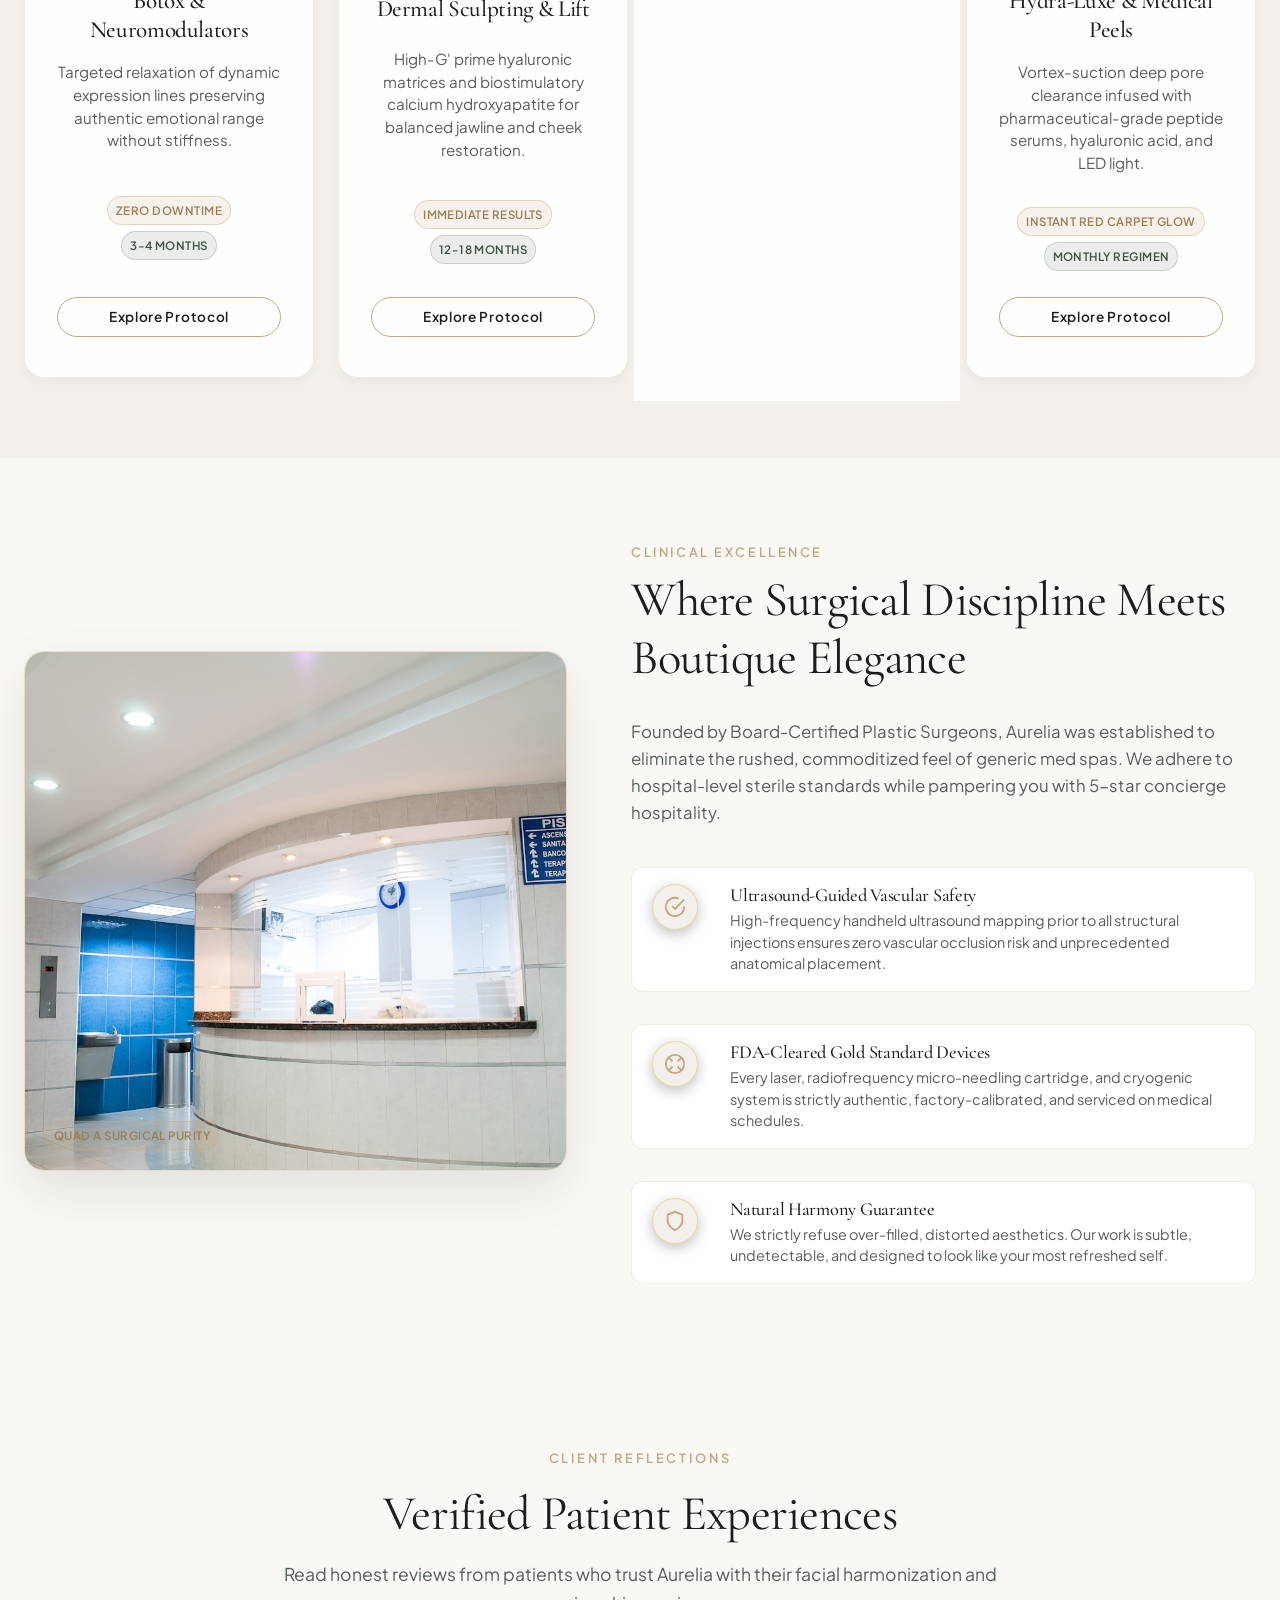
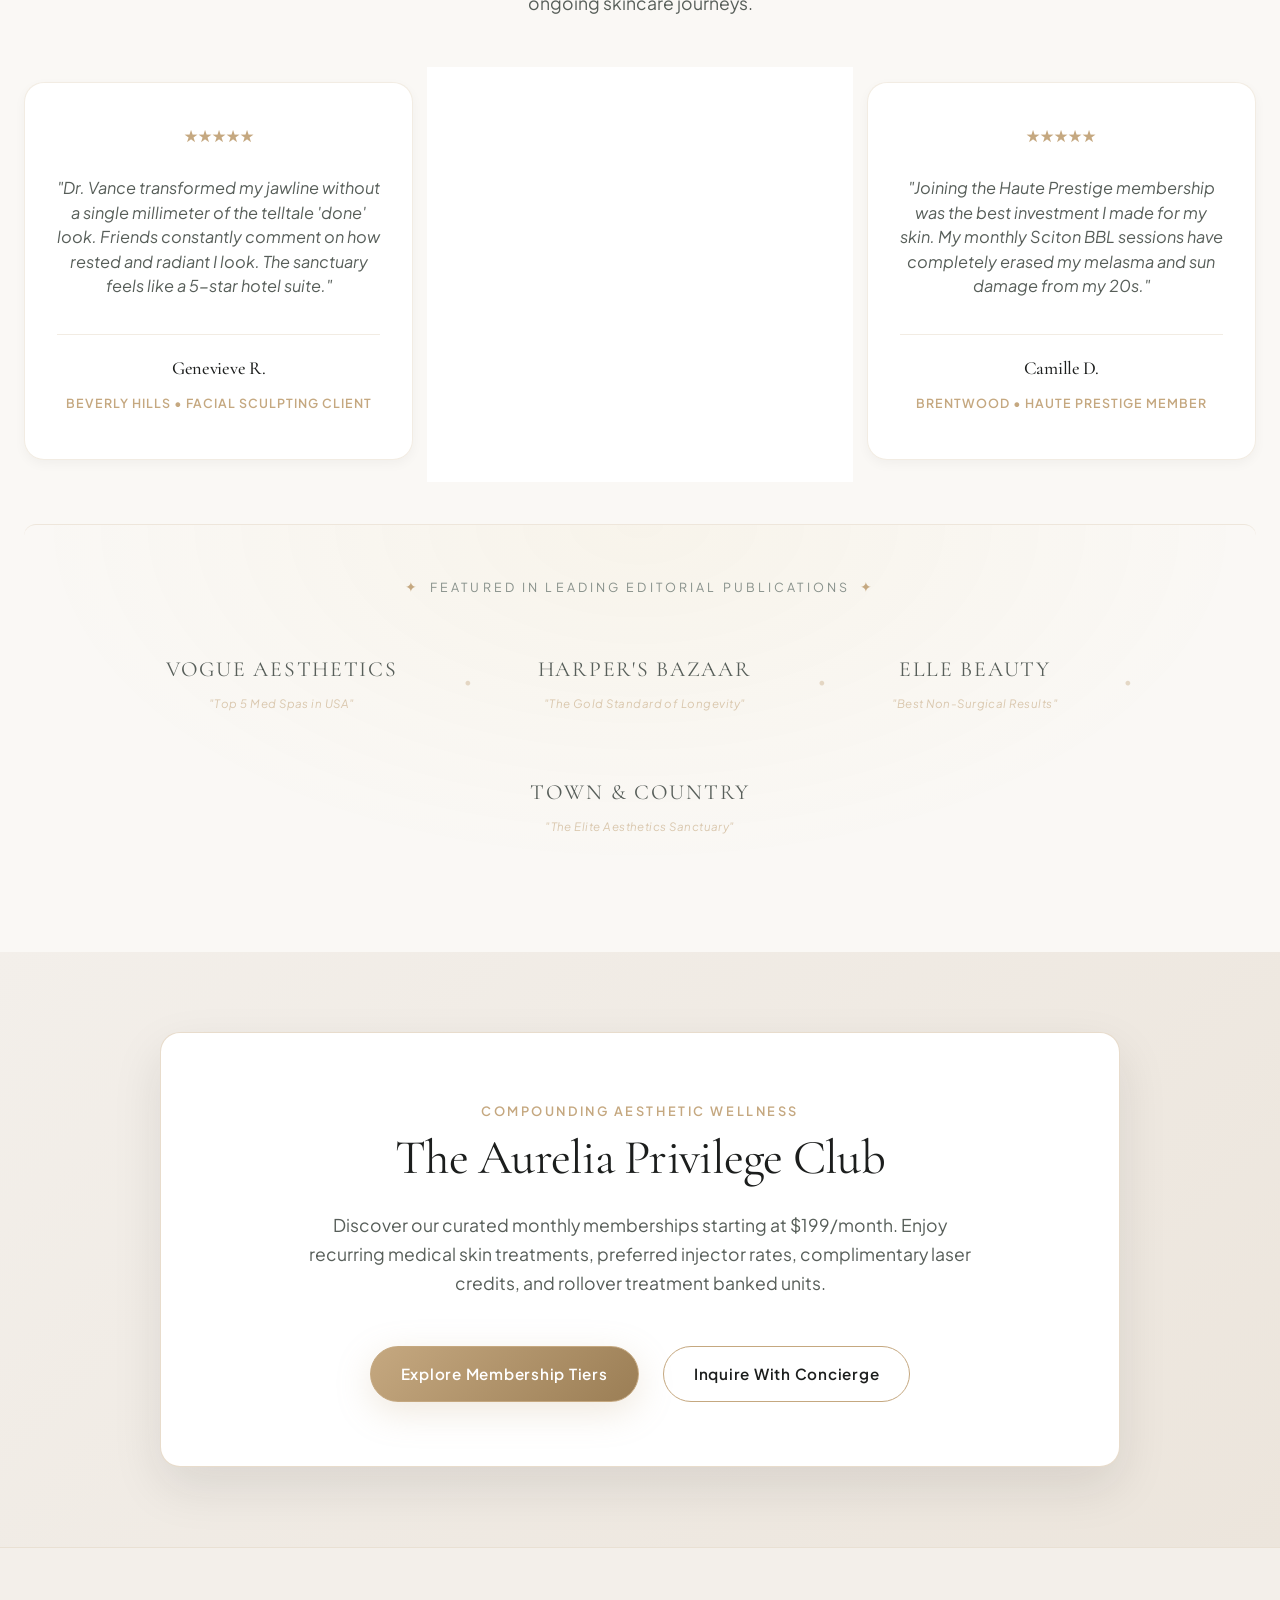
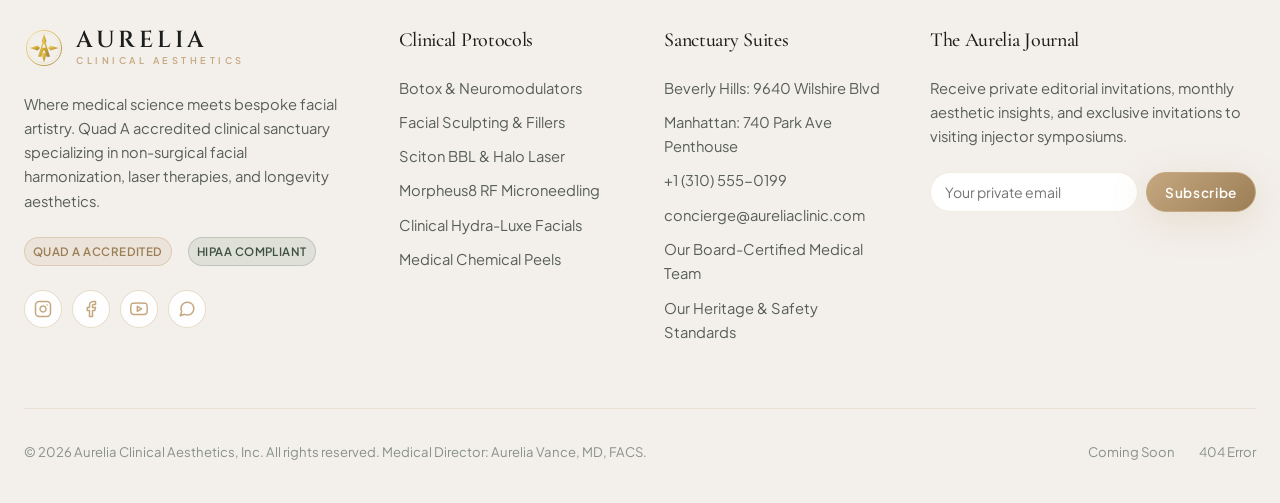
==== commit 3b789302: "3" ====
--- a/index.html
+++ b/index.html
@@ -232,9 +232,6 @@
         <div class="grid-4">
           <!-- Card 1 -->
           <div class="tilt-card">
-            <div class="tilt-card-icon">
-              <svg viewBox="0 0 24 24" fill="none" stroke="currentColor" stroke-width="1.8"><path d="M12 2v20M17 5H9.5a3.5 3.5 0 0 0 0 7h5a3.5 3.5 0 0 1 0 7H6"/></svg>
-            </div>
             <div class="tilt-card-image">
               <img src="assets/images/treatment_botox.jpg" alt="Precision Neuromodulator Injections" width="400" height="240">
             </div>
@@ -250,9 +247,6 @@
 
           <!-- Card 2 -->
           <div class="tilt-card">
-            <div class="tilt-card-icon">
-              <svg viewBox="0 0 24 24" fill="none" stroke="currentColor" stroke-width="1.8"><polygon points="12 2 15.09 8.26 22 9.27 17 14.14 18.18 21.02 12 17.77 5.82 21.02 7 14.14 2 9.27 8.91 8.26 12 2"/></svg>
-            </div>
             <div class="tilt-card-image">
               <img src="assets/images/treatment_filler.jpg" alt="Bespoke Dermal Sculpting & Lip Architecture" width="400" height="240">
             </div>
@@ -268,9 +262,6 @@
 
           <!-- Card 3 -->
           <div class="tilt-card">
-            <div class="tilt-card-icon">
-              <svg viewBox="0 0 24 24" fill="none" stroke="currentColor" stroke-width="1.8"><circle cx="12" cy="12" r="10"/><line x1="12" y1="2" x2="12" y2="6"/><line x1="12" y1="18" x2="12" y2="22"/><line x1="4.93" y1="4.93" x2="7.76" y2="7.76"/><line x1="16.24" y1="16.24" x2="19.07" y2="19.07"/><line x1="2" y1="12" x2="6" y2="12"/><line x1="18" y1="12" x2="22" y2="12"/></svg>
-            </div>
             <div class="tilt-card-image">
               <img src="assets/images/treatment_laser.jpg" alt="Sciton BBL HERO and Laser Therapy" width="400" height="240">
             </div>
@@ -286,9 +277,6 @@
 
           <!-- Card 4 -->
           <div class="tilt-card">
-            <div class="tilt-card-icon">
-              <svg viewBox="0 0 24 24" fill="none" stroke="currentColor" stroke-width="1.8"><path d="M12 2.69l5.66 5.66a8 8 0 1 1-11.31 0z"/></svg>
-            </div>
             <div class="tilt-card-image">
               <img src="assets/images/treatment_hydrafacial.jpg" alt="Clinical Hydrafacial and Medical Infusion" width="400" height="240">
             </div>
@@ -308,45 +296,48 @@
     <!-- SECTION 3: THE AURELIA CLINICAL STANDARD (3 PILLARS) -->
     <section class="section" id="clinical-philosophy">
       <div class="container">
-        <div class="grid-2" style="align-items: center; gap: var(--space-8);">
-          <div class="tilt-card" style="padding: var(--space-2); height: 500px;">
-            <div class="tilt-card-image" style="height: 100%; margin-bottom: 0;">
+        <div class="clinical-philosophy-grid">
+          <div class="clinical-philosophy-visual">
+            <div class="clinical-image-card">
               <img src="assets/images/clinic_sanctuary.jpg" alt="Aurelia Clinical Aesthetics Private Treatment Suite" width="800" height="500">
-            </div>
-          </div>
-          <div>
+              <div class="clinical-image-badge">
+                <span class="badge badge-gold">Quad A Surgical Purity</span>
+              </div>
+            </div>
+          </div>
+          <div class="clinical-philosophy-content">
             <span class="eyebrow" style="color: var(--accent-gold); font-weight: 600; text-transform: uppercase; letter-spacing: 0.2em; font-size: 0.8rem;">Clinical Excellence</span>
             <h2 style="margin-top: 6px; margin-bottom: var(--space-4);">Where Surgical Discipline Meets Boutique Elegance</h2>
-            <p style="margin-bottom: var(--space-5);">Founded by Board-Certified Plastic Surgeons, Aurelia was established to eliminate the rushed, commoditized feel of generic med spas. We adhere to hospital-level sterile standards while pampering you with 5-star concierge hospitality.</p>
-
-            <div class="feature-list">
-              <div class="feature-item">
-                <div class="feature-item-icon">
-                  <svg width="20" height="20" viewBox="0 0 24 24" fill="none" stroke="var(--accent-gold)" stroke-width="2"><path d="M22 11.08V12a10 10 0 1 1-5.93-9.14"/><polyline points="22 4 12 14.01 9 11.01"/></svg>
+            <p class="clinical-lead-text">Founded by Board-Certified Plastic Surgeons, Aurelia was established to eliminate the rushed, commoditized feel of generic med spas. We adhere to hospital-level sterile standards while pampering you with 5-star concierge hospitality.</p>
+
+            <div class="clinical-pillars-grid">
+              <div class="clinical-pillar-card">
+                <div class="clinical-pillar-icon">
+                  <svg width="22" height="22" viewBox="0 0 24 24" fill="none" stroke="var(--accent-gold)" stroke-width="2"><path d="M22 11.08V12a10 10 0 1 1-5.93-9.14"/><polyline points="22 4 12 14.01 9 11.01"/></svg>
                 </div>
-                <div class="feature-item-content">
-                  <h4 style="font-size: 1.15rem; margin-bottom: 4px;">Ultrasound-Guided Vascular Safety</h4>
-                  <p style="font-size: 0.92rem;">High-frequency handheld ultrasound mapping prior to all structural injections ensures zero vascular occlusion risk and unprecedented anatomical placement.</p>
+                <div class="clinical-pillar-info">
+                  <h4>Ultrasound-Guided Vascular Safety</h4>
+                  <p>High-frequency handheld ultrasound mapping prior to all structural injections ensures zero vascular occlusion risk and unprecedented anatomical placement.</p>
                 </div>
               </div>
 
-              <div class="feature-item">
-                <div class="feature-item-icon">
-                  <svg width="20" height="20" viewBox="0 0 24 24" fill="none" stroke="var(--accent-gold)" stroke-width="2"><circle cx="12" cy="12" r="10"/><path d="m4.93 4.93 4.24 4.24"/><path d="m14.83 9.17 4.24-4.24"/><path d="m14.83 14.83 4.24 4.24"/><path d="m9.17 14.83-4.24 4.24"/></svg>
+              <div class="clinical-pillar-card">
+                <div class="clinical-pillar-icon">
+                  <svg width="22" height="22" viewBox="0 0 24 24" fill="none" stroke="var(--accent-gold)" stroke-width="2"><circle cx="12" cy="12" r="10"/><path d="m4.93 4.93 4.24 4.24"/><path d="m14.83 9.17 4.24-4.24"/><path d="m14.83 14.83 4.24 4.24"/><path d="m9.17 14.83-4.24 4.24"/></svg>
                 </div>
-                <div class="feature-item-content">
-                  <h4 style="font-size: 1.15rem; margin-bottom: 4px;">FDA-Cleared Gold Standard Devices</h4>
-                  <p style="font-size: 0.92rem;">Every laser, radiofrequency micro-needling cartridge, and cryogenic system is strictly authentic, factory-calibrated, and serviced on medical schedules.</p>
+                <div class="clinical-pillar-info">
+                  <h4>FDA-Cleared Gold Standard Devices</h4>
+                  <p>Every laser, radiofrequency micro-needling cartridge, and cryogenic system is strictly authentic, factory-calibrated, and serviced on medical schedules.</p>
                 </div>
               </div>
 
-              <div class="feature-item">
-                <div class="feature-item-icon">
-                  <svg width="20" height="20" viewBox="0 0 24 24" fill="none" stroke="var(--accent-gold)" stroke-width="2"><path d="M12 22s8-4 8-10V5l-8-3-8 3v7c0 6 8 10 8 10z"/></svg>
+              <div class="clinical-pillar-card">
+                <div class="clinical-pillar-icon">
+                  <svg width="22" height="22" viewBox="0 0 24 24" fill="none" stroke="var(--accent-gold)" stroke-width="2"><path d="M12 22s8-4 8-10V5l-8-3-8 3v7c0 6 8 10 8 10z"/></svg>
                 </div>
-                <div class="feature-item-content">
-                  <h4 style="font-size: 1.15rem; margin-bottom: 4px;">Natural Harmony Guarantee</h4>
-                  <p style="font-size: 0.92rem;">We strictly refuse over-filled, distorted aesthetics. Our work is subtle, undetectable, and designed to look like your most refreshed self.</p>
+                <div class="clinical-pillar-info">
+                  <h4>Natural Harmony Guarantee</h4>
+                  <p>We strictly refuse over-filled, distorted aesthetics. Our work is subtle, undetectable, and designed to look like your most refreshed self.</p>
                 </div>
               </div>
             </div>
@@ -402,14 +393,35 @@
           </div>
         </div>
 
-        <!-- Press Banner -->
+        <!-- Press Banner & Editorial Acclaim -->
         <div class="press-banner">
-          <div class="press-banner-title">Featured In Leading Editorial Publications</div>
-          <div class="press-logos">
-            <span>VOGUE AESTHETICS</span>
-            <span>HARPER'S BAZAAR</span>
-            <span>ELLE BEAUTY</span>
-            <span>TOWN & COUNTRY</span>
+          <div class="press-banner-title">
+            <span class="press-sparkle-icon">✦</span>
+            <span>Featured In Leading Editorial Publications</span>
+            <span class="press-sparkle-icon">✦</span>
+          </div>
+          <div class="press-logos-track">
+            <div class="press-logos">
+              <div class="press-logo-item" tabindex="0">
+                <span class="press-logo-text">VOGUE AESTHETICS</span>
+                <span class="press-logo-badge">"Top 5 Med Spas in USA"</span>
+              </div>
+              <span class="press-divider">•</span>
+              <div class="press-logo-item" tabindex="0">
+                <span class="press-logo-text">HARPER'S BAZAAR</span>
+                <span class="press-logo-badge">"The Gold Standard of Longevity"</span>
+              </div>
+              <span class="press-divider">•</span>
+              <div class="press-logo-item" tabindex="0">
+                <span class="press-logo-text">ELLE BEAUTY</span>
+                <span class="press-logo-badge">"Best Non-Surgical Results"</span>
+              </div>
+              <span class="press-divider">•</span>
+              <div class="press-logo-item" tabindex="0">
+                <span class="press-logo-text">TOWN & COUNTRY</span>
+                <span class="press-logo-badge">"The Elite Aesthetics Sanctuary"</span>
+              </div>
+            </div>
           </div>
         </div>
       </div>
--- a/assets/css/components.css
+++ b/assets/css/components.css
@@ -832,6 +832,52 @@
   align-self: center;
 }
 
+/* --- Membership Perks Bar --- */
+.membership-perks-bar {
+  display: inline-flex;
+  align-items: center;
+  justify-content: center;
+  gap: var(--space-4);
+  background: var(--surface);
+  padding: 8px 22px;
+  border-radius: var(--radius-pill);
+  border: 1px solid var(--border-medium);
+  box-shadow: var(--shadow-sm);
+  margin: 0 auto;
+  flex-wrap: wrap;
+  max-width: 100%;
+  transition: all var(--transition-fast);
+}
+
+.membership-perks-bar:hover {
+  border-color: var(--accent-gold);
+  box-shadow: 0 4px 20px var(--accent-gold-glow);
+}
+
+.perk-chip {
+  display: inline-flex;
+  align-items: center;
+  gap: 8px;
+  font-size: 0.88rem;
+  color: var(--text-primary);
+  font-weight: 500;
+  letter-spacing: 0.01em;
+}
+
+.perk-icon {
+  display: inline-flex;
+  align-items: center;
+  justify-content: center;
+  width: 20px;
+  height: 20px;
+  border-radius: 50%;
+  background: rgba(212, 175, 55, 0.15);
+  color: var(--accent-gold);
+  font-size: 0.72rem;
+  font-weight: 700;
+  flex-shrink: 0;
+}
+
 /* Badges & Pills */
 .badge {
   display: inline-flex;
@@ -983,34 +1029,252 @@
   flex: 1;
 }
 
-/* --- Editorial Press Banner --- */
+/* --- Editorial Press Banner & Animations --- */
 .press-banner {
   margin-top: var(--space-8);
   text-align: center;
   border-top: 1px solid var(--border-subtle);
-  padding-top: var(--space-6);
-  width: 100%;
+  padding: var(--space-6) var(--space-4) var(--space-2) var(--space-4);
+  width: 100%;
+  position: relative;
+  background: radial-gradient(ellipse at center top, rgba(212, 175, 55, 0.05) 0%, transparent 70%);
+  border-radius: var(--radius-md);
 }
 
 .press-banner-title {
+  display: inline-flex;
+  align-items: center;
+  justify-content: center;
+  gap: 10px;
   font-size: 0.78rem;
   text-transform: uppercase;
   letter-spacing: 0.25em;
   color: var(--text-muted);
-  margin-bottom: var(--space-4);
+  margin-bottom: var(--space-5);
   text-align: center;
 }
 
+.press-sparkle-icon {
+  color: var(--accent-gold);
+  font-size: 0.85rem;
+  display: inline-block;
+  animation: sparkleTwinkle 3s ease-in-out infinite;
+}
+
+.press-sparkle-icon:last-child {
+  animation-delay: 1.5s;
+}
+
+.press-logos-track {
+  width: 100%;
+  overflow-x: auto;
+  scrollbar-width: none;
+  -ms-overflow-style: none;
+  padding: 6px 0 14px 0;
+}
+.press-logos-track::-webkit-scrollbar {
+  display: none;
+}
+
 .press-logos {
   display: flex;
   justify-content: center;
   align-items: center;
-  gap: var(--space-8);
+  gap: var(--space-6);
   flex-wrap: wrap;
-  opacity: 0.7;
+}
+
+.press-logo-item {
+  position: relative;
+  display: flex;
+  flex-direction: column;
+  align-items: center;
+  justify-content: center;
+  padding: 8px 18px;
+  border-radius: var(--radius-sm);
+  cursor: pointer;
+  transition: all 0.35s cubic-bezier(0.16, 1, 0.3, 1);
+}
+
+.press-logo-item:nth-child(1) { animation: pressFloat 5s ease-in-out infinite 0s; }
+.press-logo-item:nth-child(3) { animation: pressFloat 5s ease-in-out infinite 1.25s; }
+.press-logo-item:nth-child(5) { animation: pressFloat 5s ease-in-out infinite 2.5s; }
+.press-logo-item:nth-child(7) { animation: pressFloat 5s ease-in-out infinite 3.75s; }
+
+.press-logo-text {
   font-family: var(--font-serif);
-  font-size: 1.4rem;
-  color: var(--text-primary);
+  font-size: 1.35rem;
+  letter-spacing: 0.08em;
+  color: var(--text-secondary);
+  position: relative;
+  transition: all 0.35s ease;
+  white-space: nowrap;
+}
+
+.press-logo-text::after {
+  content: '';
+  position: absolute;
+  bottom: -4px;
+  left: 50%;
+  width: 0%;
+  height: 1.5px;
+  background: linear-gradient(90deg, transparent, var(--accent-gold), transparent);
+  transition: all 0.35s ease;
+  transform: translateX(-50%);
+}
+
+.press-logo-badge {
+  font-family: var(--font-sans);
+  font-size: 0.72rem;
+  color: var(--accent-gold);
+  letter-spacing: 0.04em;
+  font-style: italic;
+  margin-top: 4px;
+  opacity: 0.6;
+  transform: translateY(2px);
+  transition: all 0.35s ease;
+  white-space: nowrap;
+}
+
+.press-divider {
+  color: var(--accent-gold);
+  opacity: 0.4;
+  font-size: 0.9rem;
+  animation: pulseGlow 3s infinite;
+}
+
+/* Hover & Focus Interactions */
+.press-logo-item:hover {
+  transform: translateY(-6px) scale(1.05) !important;
+}
+
+.press-logo-item:hover .press-logo-text {
+  color: var(--accent-gold);
+  text-shadow: 0 0 16px rgba(212, 175, 55, 0.4);
+}
+
+.press-logo-item:hover .press-logo-text::after {
+  width: 100%;
+}
+
+.press-logo-item:hover .press-logo-badge {
+  opacity: 1;
+  transform: translateY(0);
+}
+
+/* --- FAQ Accordion / Dropdown Component --- */
+.faq-accordion {
+  display: flex;
+  flex-direction: column;
+  gap: var(--space-3);
+  width: 100%;
+}
+
+.faq-item {
+  background: var(--surface);
+  border: 1px solid var(--border-medium);
+  border-radius: var(--radius-md);
+  overflow: hidden;
+  transition: border-color 0.3s ease, box-shadow 0.3s ease, background 0.3s ease;
+}
+
+.faq-item:hover {
+  border-color: var(--border-strong);
+  box-shadow: var(--shadow-sm);
+}
+
+.faq-item.active {
+  border-color: var(--accent-gold);
+  box-shadow: 0 4px 20px var(--accent-gold-glow);
+}
+
+.faq-trigger {
+  width: 100%;
+  display: flex;
+  align-items: center;
+  justify-content: space-between;
+  gap: var(--space-3);
+  padding: 18px 20px;
+  background: transparent;
+  border: none;
+  cursor: pointer;
+  text-align: left;
+  color: var(--text-primary);
+  font-family: inherit;
+  transition: color 0.25s ease;
+}
+
+[dir="rtl"] .faq-trigger {
+  text-align: right;
+}
+
+.faq-title {
+  font-size: 1.05rem;
+  font-weight: 600;
+  line-height: 1.35;
+  color: var(--text-primary);
+  transition: color 0.25s ease;
+  margin: 0;
+}
+
+.faq-item:hover .faq-title,
+.faq-item.active .faq-title {
+  color: var(--accent-gold);
+}
+
+.faq-icon {
+  display: inline-flex;
+  align-items: center;
+  justify-content: center;
+  width: 30px;
+  height: 30px;
+  border-radius: 50%;
+  background: rgba(212, 175, 55, 0.1);
+  border: 1px solid var(--border-medium);
+  color: var(--accent-gold);
+  flex-shrink: 0;
+  transition: transform 0.35s cubic-bezier(0.16, 1, 0.3, 1), background 0.25s ease, color 0.25s ease, border-color 0.25s ease;
+}
+
+.faq-icon svg {
+  width: 14px;
+  height: 14px;
+  stroke: currentColor;
+  stroke-width: 2.5;
+  transition: transform 0.35s cubic-bezier(0.16, 1, 0.3, 1);
+}
+
+.faq-item.active .faq-icon {
+  transform: rotate(180deg);
+  background: var(--accent-gold);
+  color: #0B0E0D;
+  border-color: var(--accent-gold);
+}
+
+.faq-body {
+  display: grid;
+  grid-template-rows: 0fr;
+  transition: grid-template-rows 0.35s cubic-bezier(0.16, 1, 0.3, 1);
+}
+
+.faq-item.active .faq-body {
+  grid-template-rows: 1fr;
+}
+
+.faq-content {
+  overflow: hidden;
+}
+
+.faq-answer {
+  padding: 0 20px 18px 20px;
+  font-size: 0.92rem;
+  line-height: 1.6;
+  color: var(--text-secondary);
+}
+
+.faq-item.active .faq-answer {
+  border-top: 1px solid var(--border-subtle);
+  padding-top: 14px;
 }
 
 .ba-label-before { right: 20px; }
@@ -1269,8 +1533,30 @@
    STRICT BREAKPOINT RULES (Mobile <640px, Tablet 640-1024px, Explicit 1024px)
    ========================================================================== */
 
-/* 1024px Specific Transitional Breakpoint Fixes */
-@media (min-width: 1024px) and (max-width: 1200px) {
+/* Desktop Web Views (1025px and above) — Full Navbar Without Hamburger */
+@media (min-width: 1025px) {
+  .mobile-toggle {
+    display: none !important;
+  }
+  .nav-menu {
+    display: flex !important;
+  }
+  .nav-actions {
+    display: flex !important;
+    align-items: center !important;
+  }
+  .nav-actions .theme-toggle-btn,
+  .nav-actions .rtl-toggle-btn,
+  .nav-actions .btn-nav-login,
+  .nav-actions .btn-nav-dashboard {
+    display: inline-flex !important;
+    visibility: visible !important;
+    opacity: 1 !important;
+  }
+}
+
+/* Transitional Desktop Sub-breakpoint (1025px to 1200px) */
+@media (min-width: 1025px) and (max-width: 1200px) {
   .navbar .container {
     padding-left: var(--space-2);
     padding-right: var(--space-2);
@@ -1296,26 +1582,17 @@
     grid-template-columns: repeat(2, 1fr);
     gap: var(--space-4);
   }
-  .contact-submit-btn {
-    display: flex !important;
-    justify-content: center !important;
-    align-items: center !important;
-    margin-left: auto !important;
-    margin-right: auto !important;
-    max-width: 360px !important;
-    width: 100% !important;
-  }
-}
-
-/* Tablet & Mobile Breakpoint Alignment (max-width: 1023px) */
-@media (max-width: 1023px) {
+}
+
+/* Tablet, Mobile & 1024px View Breakpoint Alignment (max-width: 1024px) */
+@media (max-width: 1024px) {
   html, body {
     overflow-x: hidden !important;
     width: 100% !important;
     max-width: 100% !important;
   }
 
-  /* Fixed top utility bar on Mobile and Tablet views */
+  /* Fixed top utility bar on Mobile, Tablet and 1024px views */
   .utility-bar {
     position: fixed !important;
     top: 0 !important;
@@ -1357,7 +1634,7 @@
     font-size: 0.72rem !important;
   }
 
-  /* Fixed top navbar under utility bar on Mobile and Tablet */
+  /* Fixed top navbar under utility bar on Mobile, Tablet and 1024px */
   .navbar {
     position: fixed !important;
     top: 36px !important;
@@ -1371,31 +1648,67 @@
     border-bottom: 1px solid var(--border-subtle) !important;
   }
 
+  .navbar .container {
+    display: flex !important;
+    align-items: center !important;
+    justify-content: space-between !important;
+    height: 76px !important;
+    padding-left: var(--space-4) !important;
+    padding-right: var(--space-4) !important;
+  }
+
   body {
     padding-top: 116px !important;
   }
 
   .nav-menu {
-    display: none; /* Handled via Mobile Drawer */
+    display: none !important; /* Handled via Mobile Drawer */
   }
   .nav-actions {
+    display: none !important; /* Theme and RTL toggles are accessed via the hamburger mobile drawer */
+  }
+  .nav-actions .btn-nav-login,
+  .nav-actions .btn-nav-dashboard,
+  .nav-actions a.btn,
+  .nav-actions .theme-toggle-btn,
+  .nav-actions .rtl-toggle-btn {
+    display: none !important;
+  }
+  .mobile-toggle {
     display: flex !important;
     align-items: center !important;
-    gap: 8px !important;
-  }
-  .nav-actions .btn-nav-login,
-  .nav-actions .btn-nav-dashboard,
-  .nav-actions a.btn {
-    display: none !important;
-  }
-  .nav-actions .theme-toggle-btn,
-  .nav-actions .rtl-toggle-btn {
+    justify-content: center !important;
+    padding: 8px !important;
+    margin-left: auto !important;
+    background: transparent !important;
+    border: none !important;
+    cursor: pointer !important;
+    color: var(--text-primary) !important;
+    transition: color var(--transition-fast) !important;
+  }
+  .mobile-toggle:hover {
+    color: var(--accent-gold) !important;
+  }
+  .mobile-toggle svg {
+    width: 28px !important;
+    height: 28px !important;
+    stroke: currentColor !important;
+  }
+  .mobile-drawer {
+    width: 340px !important;
+    max-width: 85vw !important;
+    height: 100vh !important;
+    padding: var(--space-6) var(--space-5) !important;
+  }
+  .mobile-nav-link {
+    font-size: 1.35rem !important;
+    padding: 12px 0 !important;
+  }
+  .mobile-drawer .theme-toggle-btn,
+  .mobile-drawer .rtl-toggle-btn {
     display: inline-flex !important;
     visibility: visible !important;
     opacity: 1 !important;
-  }
-  .mobile-toggle {
-    display: block;
   }
   .footer-grid {
     grid-template-columns: repeat(2, 1fr);
@@ -1595,17 +1908,20 @@
     text-align: center !important;
     width: 100% !important;
     box-sizing: border-box !important;
+    padding: var(--space-4) var(--space-2) !important;
   }
 
   .press-banner-title {
     text-align: center !important;
-    margin: 0 auto var(--space-4) auto !important;
+    margin: 0 auto var(--space-3) auto !important;
     width: 100% !important;
+    font-size: 0.72rem !important;
   }
 
   .press-logos {
     display: flex !important;
-    flex-direction: column !important;
+    flex-direction: row !important;
+    flex-wrap: wrap !important;
     align-items: center !important;
     justify-content: center !important;
     gap: var(--space-3) !important;
@@ -1613,9 +1929,21 @@
     width: 100% !important;
   }
 
-  .press-logos span {
-    text-align: center !important;
-    font-size: 1.15rem !important;
+  .press-divider {
+    display: none !important;
+  }
+
+  .press-logo-item {
+    padding: 6px 12px !important;
+  }
+
+  .press-logo-text {
+    font-size: 1.1rem !important;
+  }
+
+  .press-logo-badge {
+    font-size: 0.68rem !important;
+    opacity: 0.85 !important;
   }
 }
 
@@ -1670,6 +1998,40 @@
     height: 100% !important;
     object-fit: cover !important;
     object-position: top center !important;
+  }
+
+  /* Membership Perks Bar Mobile */
+  .membership-perks-bar {
+    display: flex !important;
+    flex-direction: column !important;
+    align-items: flex-start !important;
+    justify-content: center !important;
+    width: 100% !important;
+    max-width: 320px !important;
+    border-radius: var(--radius-md) !important;
+    padding: 14px 18px !important;
+    gap: 12px !important;
+    margin-left: auto !important;
+    margin-right: auto !important;
+    background: var(--surface) !important;
+    box-sizing: border-box !important;
+    box-shadow: var(--shadow-sm) !important;
+  }
+
+  .perk-chip {
+    display: flex !important;
+    align-items: center !important;
+    justify-content: flex-start !important;
+    gap: 10px !important;
+    font-size: 0.86rem !important;
+    width: 100% !important;
+    text-align: left !important;
+  }
+
+  .perk-icon {
+    width: 22px !important;
+    height: 22px !important;
+    font-size: 0.75rem !important;
   }
 }
 
@@ -2031,49 +2393,57 @@
 
 .payments-table {
   width: 100%;
-  min-width: 720px;
   border-collapse: collapse;
   font-size: 0.92rem;
+}
+
+#privilege-matrix .payments-table,
+.comparison-table {
+  min-width: 720px;
   table-layout: fixed;
+}
+
+#privilege-matrix .payments-table th:first-child,
+.comparison-table th:first-child {
+  text-align: left;
+  width: 28%;
+  color: var(--text-primary);
+}
+
+#privilege-matrix .payments-table th:nth-child(n+2),
+.comparison-table th:nth-child(n+2) {
+  text-align: center;
+  width: 24%;
 }
 
 .payments-table th {
   background: var(--bg-secondary);
-  padding: 18px 20px;
+  padding: 16px 18px;
   font-weight: 600;
-  font-size: 0.95rem;
+  font-size: 0.92rem;
   color: var(--accent-gold);
   border-bottom: 2px solid var(--border-medium);
-  letter-spacing: 0.04em;
+  letter-spacing: 0.03em;
   vertical-align: middle;
 }
 
-.payments-table th:first-child {
-  text-align: left;
-  width: 28%;
-  color: var(--text-primary);
-}
-
-.payments-table th:nth-child(n+2) {
-  text-align: center;
-  width: 24%;
-}
-
 .payments-table td {
-  padding: 16px 20px;
+  padding: 14px 18px;
   border-bottom: 1px solid var(--border-subtle);
   color: var(--text-secondary);
   line-height: 1.5;
   vertical-align: middle;
 }
 
-.payments-table td:first-child {
+#privilege-matrix .payments-table td:first-child,
+.comparison-table td:first-child {
   text-align: left;
   font-weight: 600;
   color: var(--text-primary);
 }
 
-.payments-table td:nth-child(n+2) {
+#privilege-matrix .payments-table td:nth-child(n+2),
+.comparison-table td:nth-child(n+2) {
   text-align: center;
 }
 
@@ -2115,4 +2485,326 @@
   box-shadow: 0 4px 14px rgba(212, 175, 55, 0.35);
 }
 
-
+/* ==========================================================================
+   CONTACT PAGE LOCATION CARDS (LEFT ALIGNMENT)
+   ========================================================================== */
+#contact-locations .tilt-card {
+  text-align: left !important;
+  align-items: flex-start !important;
+  justify-content: flex-start !important;
+}
+
+#contact-locations .tilt-card .badge {
+  align-self: flex-start !important;
+  margin-left: 0 !important;
+  margin-right: auto !important;
+}
+
+#contact-locations .tilt-card .tilt-card-title,
+#contact-locations .tilt-card h3 {
+  display: block !important;
+  text-align: left !important;
+  justify-content: flex-start !important;
+  align-self: flex-start !important;
+  width: 100% !important;
+  min-height: auto !important;
+  margin-left: 0 !important;
+}
+
+#contact-locations .tilt-card p,
+#contact-locations .tilt-card div {
+  text-align: left !important;
+  align-self: flex-start !important;
+}
+
+[dir="rtl"] #contact-locations .tilt-card {
+  text-align: right !important;
+  align-items: flex-end !important;
+}
+
+[dir="rtl"] #contact-locations .tilt-card .badge {
+  align-self: flex-end !important;
+  margin-left: auto !important;
+  margin-right: 0 !important;
+}
+
+[dir="rtl"] #contact-locations .tilt-card .tilt-card-title,
+[dir="rtl"] #contact-locations .tilt-card h3 {
+  text-align: right !important;
+  justify-content: flex-end !important;
+  align-self: flex-end !important;
+}
+
+[dir="rtl"] #contact-locations .tilt-card p,
+[dir="rtl"] #contact-locations .tilt-card div {
+  text-align: right !important;
+  align-self: flex-end !important;
+}
+
+/* ==========================================================================
+   CLINICAL PHILOSOPHY / 3 PILLARS SECTION (RESPONSIVE LUXURY DESIGN)
+   ========================================================================== */
+.clinical-philosophy-grid {
+  display: grid;
+  grid-template-columns: 1fr 1.15fr;
+  gap: var(--space-8);
+  align-items: center;
+  width: 100%;
+}
+
+.clinical-philosophy-visual {
+  width: 100%;
+}
+
+.clinical-image-card {
+  position: relative;
+  width: 100%;
+  height: 520px;
+  border-radius: var(--radius-lg);
+  overflow: hidden;
+  border: 1px solid var(--border-medium);
+  box-shadow: var(--shadow-lg);
+  background: var(--surface-card);
+}
+
+.clinical-image-card img {
+  width: 100%;
+  height: 100%;
+  object-fit: cover;
+  object-position: center;
+  display: block;
+  transition: transform 0.6s cubic-bezier(0.16, 1, 0.3, 1);
+}
+
+.clinical-image-card:hover img {
+  transform: scale(1.03);
+}
+
+.clinical-image-badge {
+  position: absolute;
+  bottom: 20px;
+  left: 20px;
+  z-index: 2;
+}
+
+.clinical-philosophy-content {
+  width: 100%;
+}
+
+.clinical-lead-text {
+  font-size: 1.05rem;
+  line-height: 1.6;
+  color: var(--text-secondary);
+  margin-bottom: var(--space-5);
+}
+
+.clinical-pillars-grid {
+  display: flex;
+  flex-direction: column;
+  gap: var(--space-4);
+  width: 100%;
+}
+
+.clinical-pillar-card {
+  display: flex;
+  gap: var(--space-4);
+  align-items: flex-start;
+  padding: 16px 20px;
+  border-radius: var(--radius-md);
+  background: var(--surface-card);
+  border: 1px solid var(--border-subtle);
+  transition: all var(--transition-base);
+  text-align: left;
+}
+
+.clinical-pillar-card:hover {
+  border-color: rgba(212, 175, 55, 0.4);
+  transform: translateX(6px);
+  background: rgba(212, 175, 55, 0.04);
+}
+
+.clinical-pillar-icon {
+  width: 46px;
+  height: 46px;
+  border-radius: 50%;
+  background: var(--bg-secondary);
+  border: 1px solid rgba(212, 175, 55, 0.35);
+  display: flex;
+  align-items: center;
+  justify-content: center;
+  flex-shrink: 0;
+  box-shadow: 0 4px 14px rgba(0, 0, 0, 0.25);
+}
+
+.clinical-pillar-info {
+  flex: 1;
+}
+
+.clinical-pillar-info h4 {
+  font-family: var(--font-serif);
+  font-size: 1.15rem;
+  color: var(--text-primary);
+  margin-bottom: 4px;
+}
+
+.clinical-pillar-info p {
+  font-size: 0.9rem;
+  color: var(--text-secondary);
+  line-height: 1.5;
+  margin: 0;
+}
+
+/* TABLET & IPAD PRO / MINI (640px to 1024px) */
+@media (min-width: 640px) and (max-width: 1024px) {
+  .clinical-philosophy-grid {
+    display: flex !important;
+    flex-direction: column !important;
+    gap: var(--space-6) !important;
+    align-items: center !important;
+    text-align: center !important;
+  }
+
+  .clinical-philosophy-visual {
+    width: 100% !important;
+    max-width: 900px !important;
+    margin: 0 auto !important;
+  }
+
+  .clinical-image-card {
+    height: 380px !important;
+    width: 100% !important;
+  }
+
+  .clinical-philosophy-content {
+    width: 100% !important;
+    max-width: 900px !important;
+    text-align: center !important;
+    margin: 0 auto !important;
+    display: flex !important;
+    flex-direction: column !important;
+    align-items: center !important;
+  }
+
+  .clinical-philosophy-content h2 {
+    text-align: center !important;
+    max-width: 760px !important;
+    margin: 6px auto var(--space-3) auto !important;
+  }
+
+  .clinical-lead-text {
+    max-width: 720px !important;
+    margin: 0 auto var(--space-5) auto !important;
+    text-align: center !important;
+  }
+
+  .clinical-pillars-grid {
+    display: grid !important;
+    grid-template-columns: repeat(3, 1fr) !important;
+    gap: var(--space-4) !important;
+    width: 100% !important;
+    margin-top: var(--space-2) !important;
+  }
+
+  .clinical-pillar-card {
+    display: flex !important;
+    flex-direction: column !important;
+    align-items: center !important;
+    text-align: center !important;
+    padding: 24px 18px !important;
+    height: 100% !important;
+    border-radius: var(--radius-md) !important;
+    background: var(--surface-card) !important;
+    border: 1px solid var(--border-medium) !important;
+    box-shadow: var(--shadow-sm) !important;
+    box-sizing: border-box !important;
+  }
+
+  .clinical-pillar-card:hover {
+    transform: translateY(-4px) !important;
+    border-color: var(--accent-gold) !important;
+  }
+
+  .clinical-pillar-icon {
+    margin: 0 auto 14px auto !important;
+    width: 48px !important;
+    height: 48px !important;
+  }
+
+  .clinical-pillar-info {
+    text-align: center !important;
+    display: flex !important;
+    flex-direction: column !important;
+    align-items: center !important;
+    width: 100% !important;
+  }
+
+  .clinical-pillar-info h4 {
+    font-size: 1.08rem !important;
+    text-align: center !important;
+    margin-bottom: 8px !important;
+    min-height: 2.6rem !important;
+    display: flex !important;
+    align-items: center !important;
+    justify-content: center !important;
+    line-height: 1.3 !important;
+  }
+
+  .clinical-pillar-info p {
+    font-size: 0.86rem !important;
+    text-align: center !important;
+    line-height: 1.5 !important;
+    color: var(--text-secondary) !important;
+  }
+}
+
+/* MOBILE (<640px) */
+@media (max-width: 639px) {
+  .clinical-philosophy-grid {
+    display: flex !important;
+    flex-direction: column !important;
+    gap: var(--space-5) !important;
+  }
+
+  .clinical-image-card {
+    height: 260px !important;
+  }
+
+  .clinical-pillars-grid {
+    display: flex !important;
+    flex-direction: column !important;
+    gap: var(--space-3) !important;
+  }
+
+  .clinical-pillar-card {
+    padding: 16px 14px !important;
+    flex-direction: column !important;
+    align-items: center !important;
+    text-align: center !important;
+  }
+
+  .clinical-pillar-info h4 {
+    min-height: auto !important;
+    text-align: center !important;
+  }
+
+  .clinical-pillar-info p {
+    text-align: center !important;
+  }
+}
+
+[dir="rtl"] .clinical-pillar-card {
+  text-align: right;
+}
+
+[dir="rtl"] .clinical-pillar-card:hover {
+  transform: translateX(-6px);
+}
+
+[dir="rtl"] .clinical-image-badge {
+  left: auto;
+  right: 20px;
+}
+
+
+
+
--- a/assets/css/animations.css
+++ b/assets/css/animations.css
@@ -23,6 +23,37 @@
 @keyframes fadeIn {
   from { opacity: 0; transform: translateY(12px); }
   to { opacity: 1; transform: translateY(0); }
+}
+
+/* Editorial Press Animations */
+@keyframes pressFloat {
+  0%, 100% {
+    transform: translateY(0);
+  }
+  50% {
+    transform: translateY(-6px);
+  }
+}
+
+@keyframes sparkleTwinkle {
+  0%, 100% {
+    opacity: 0.35;
+    transform: scale(0.85) rotate(0deg);
+  }
+  50% {
+    opacity: 1;
+    transform: scale(1.2) rotate(15deg);
+    filter: drop-shadow(0 0 6px var(--accent-gold));
+  }
+}
+
+@keyframes goldShimmerSweep {
+  0% {
+    background-position: -200% 0;
+  }
+  100% {
+    background-position: 200% 0;
+  }
 }
 
 /* Micro-Interaction Classes */
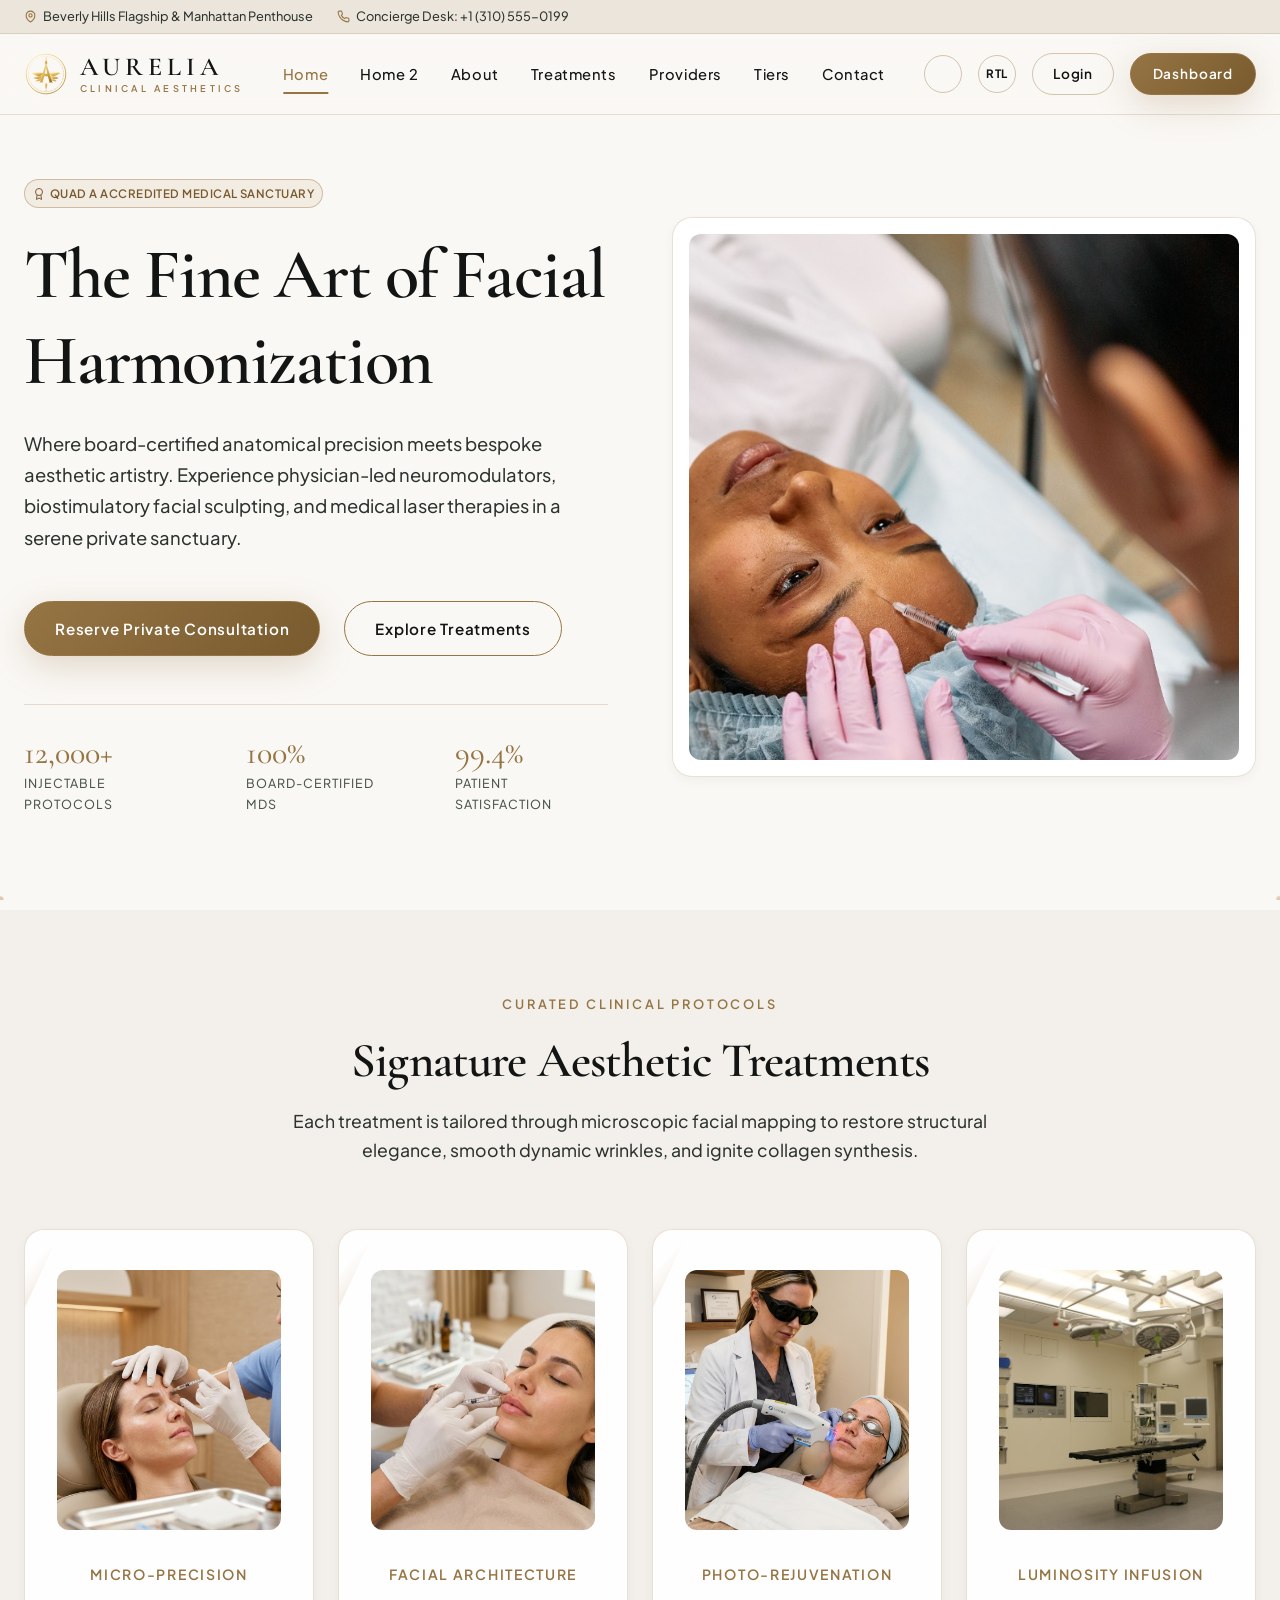
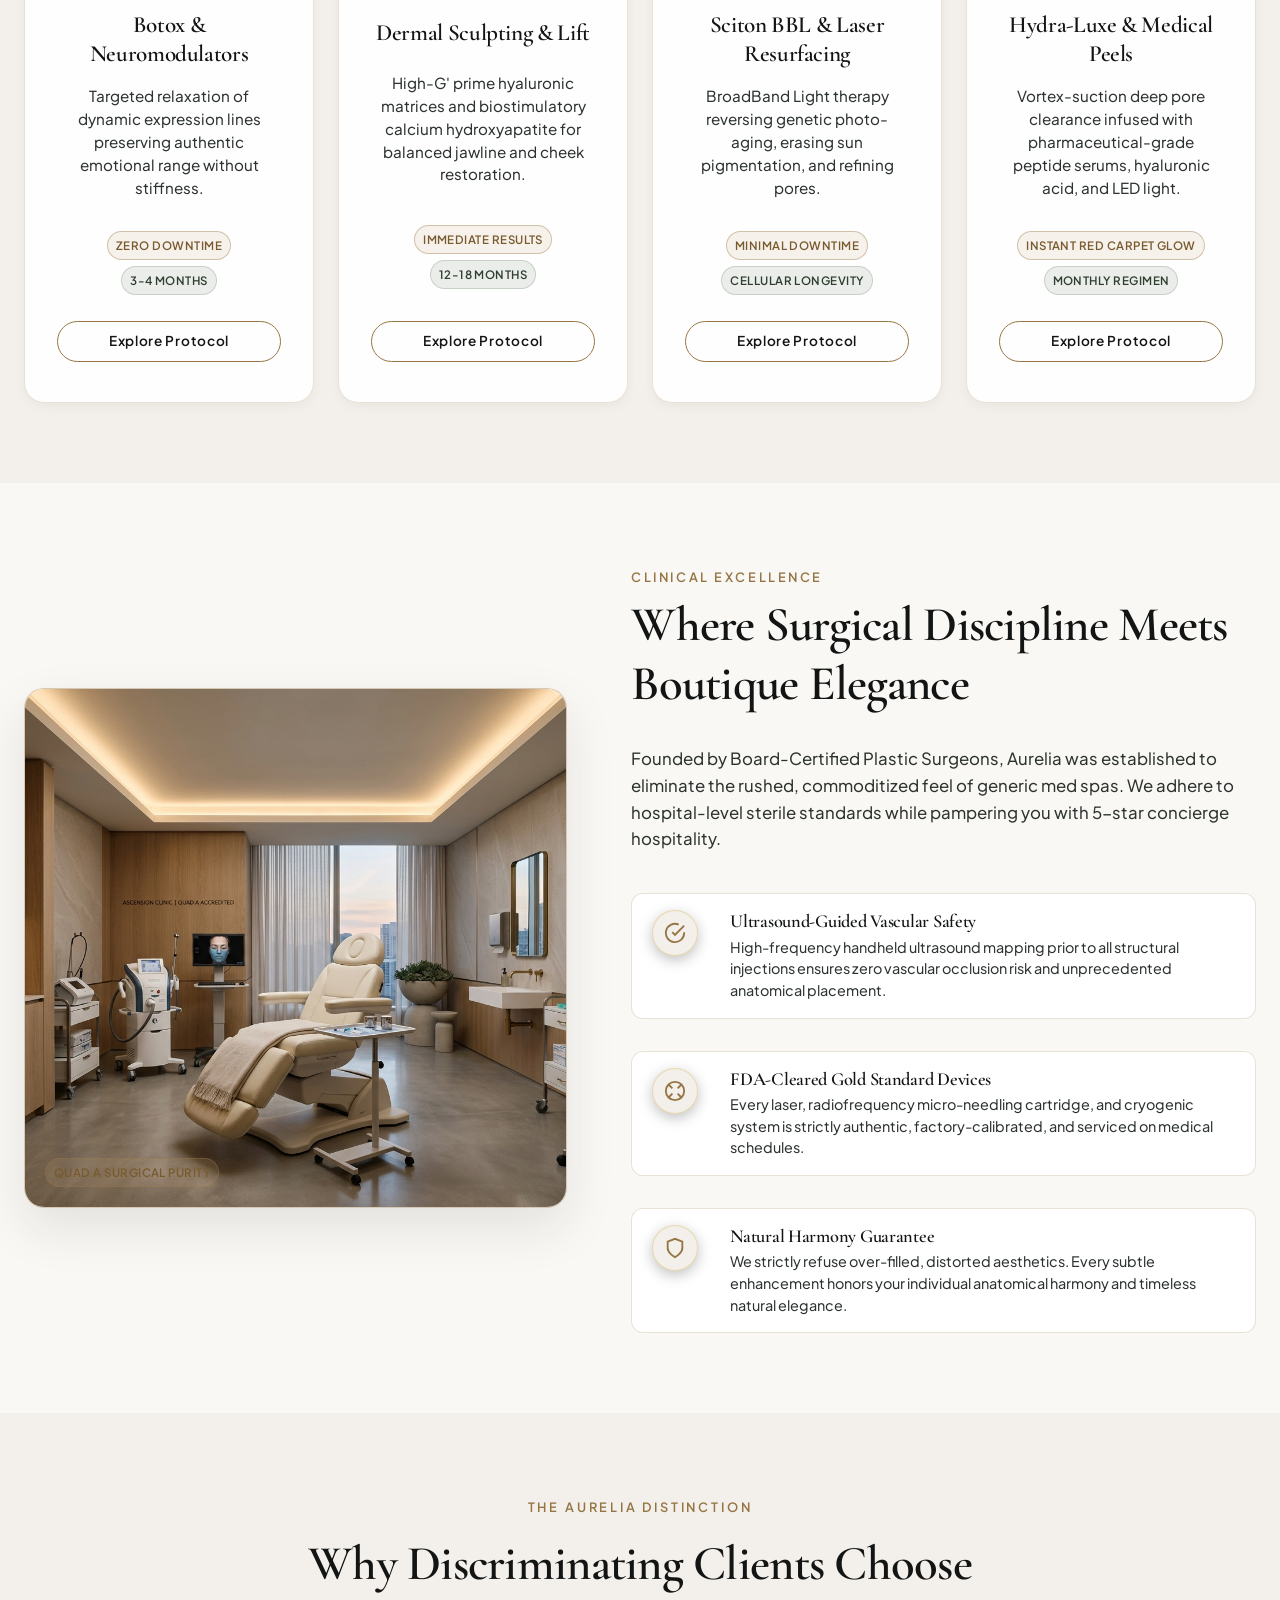
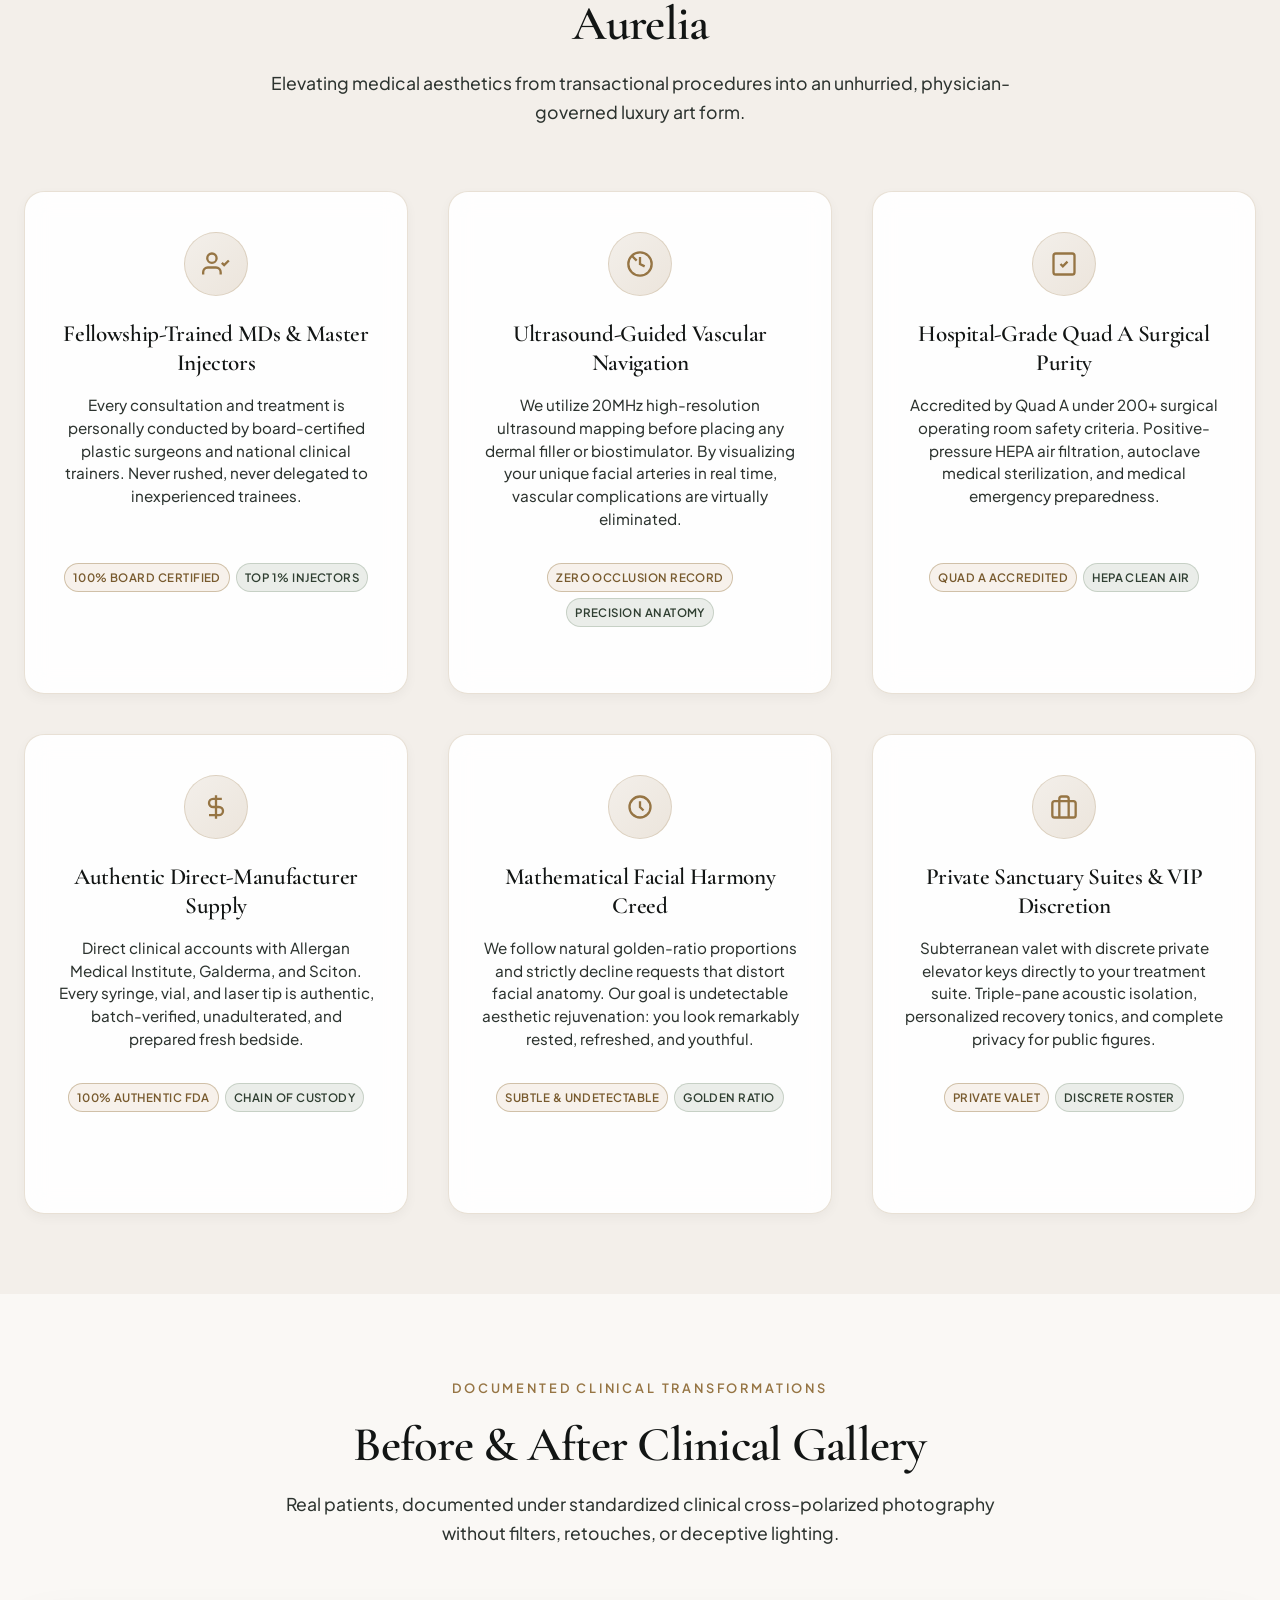
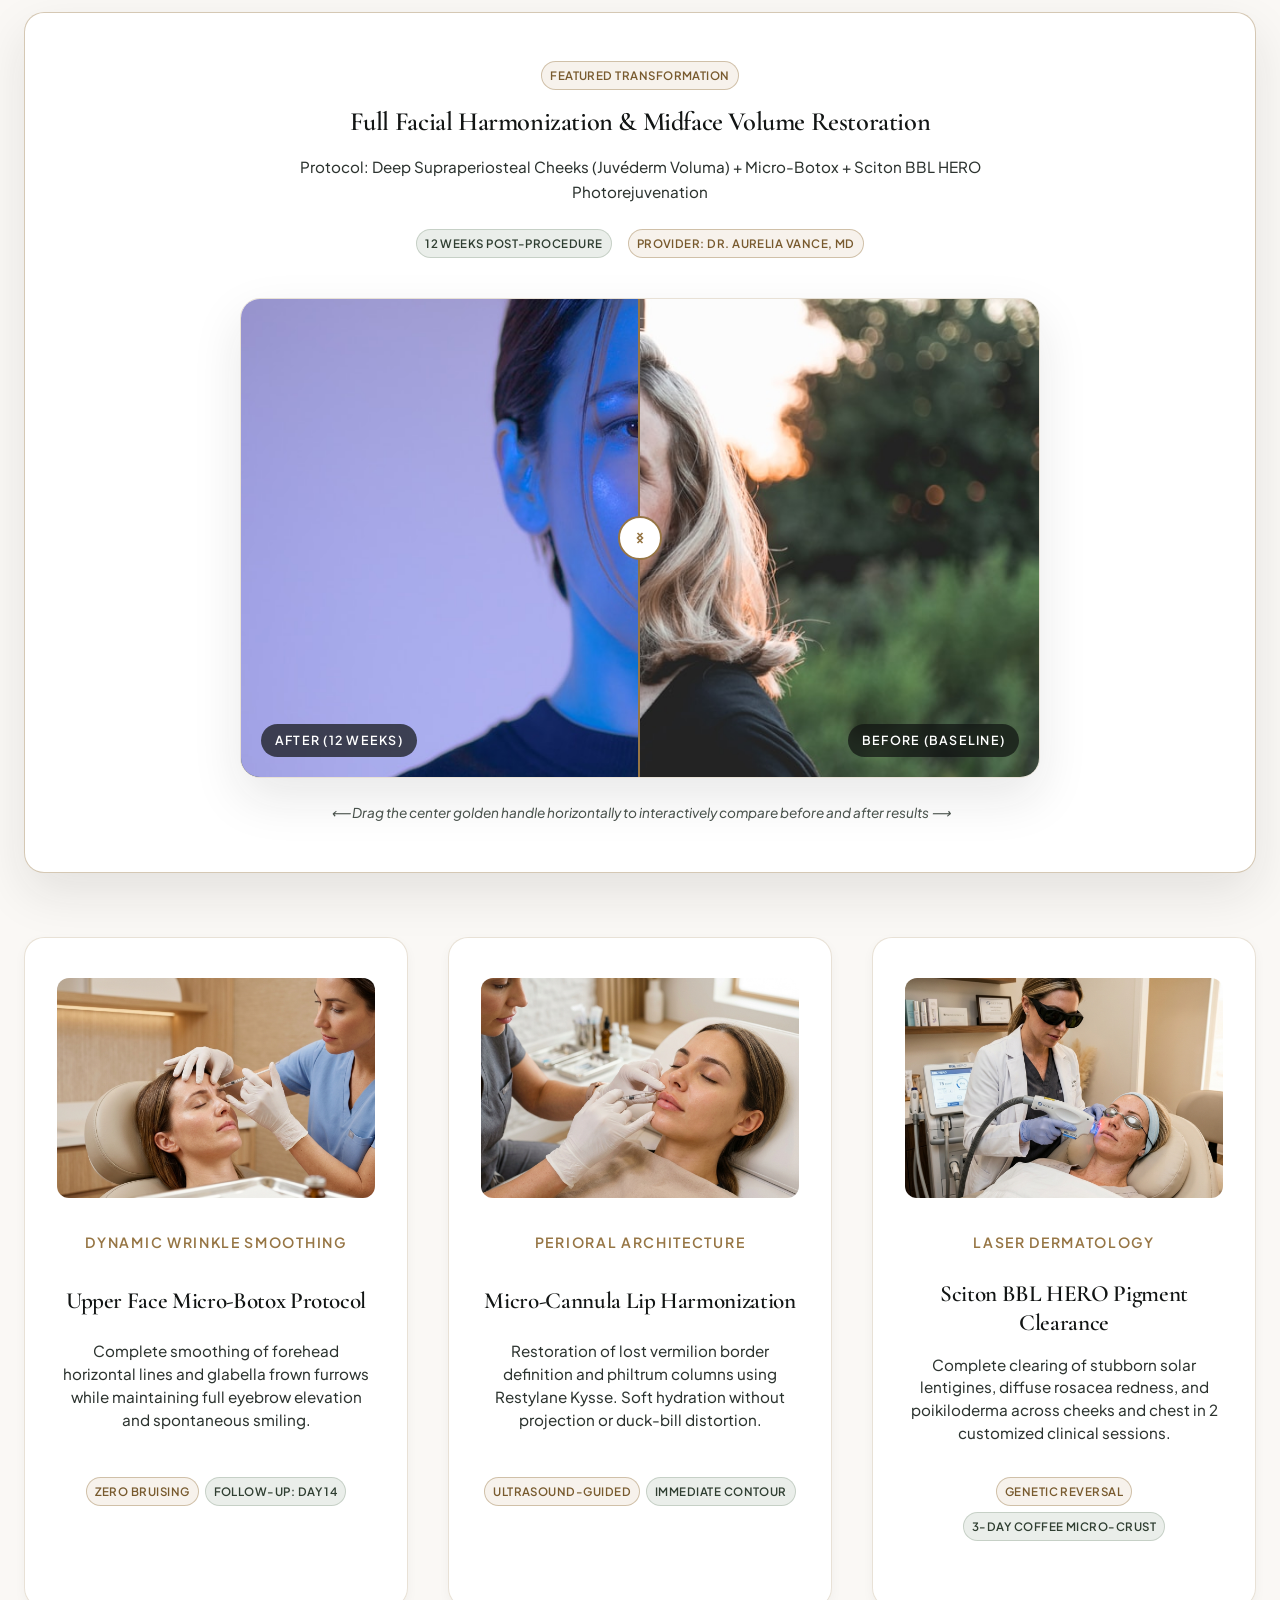
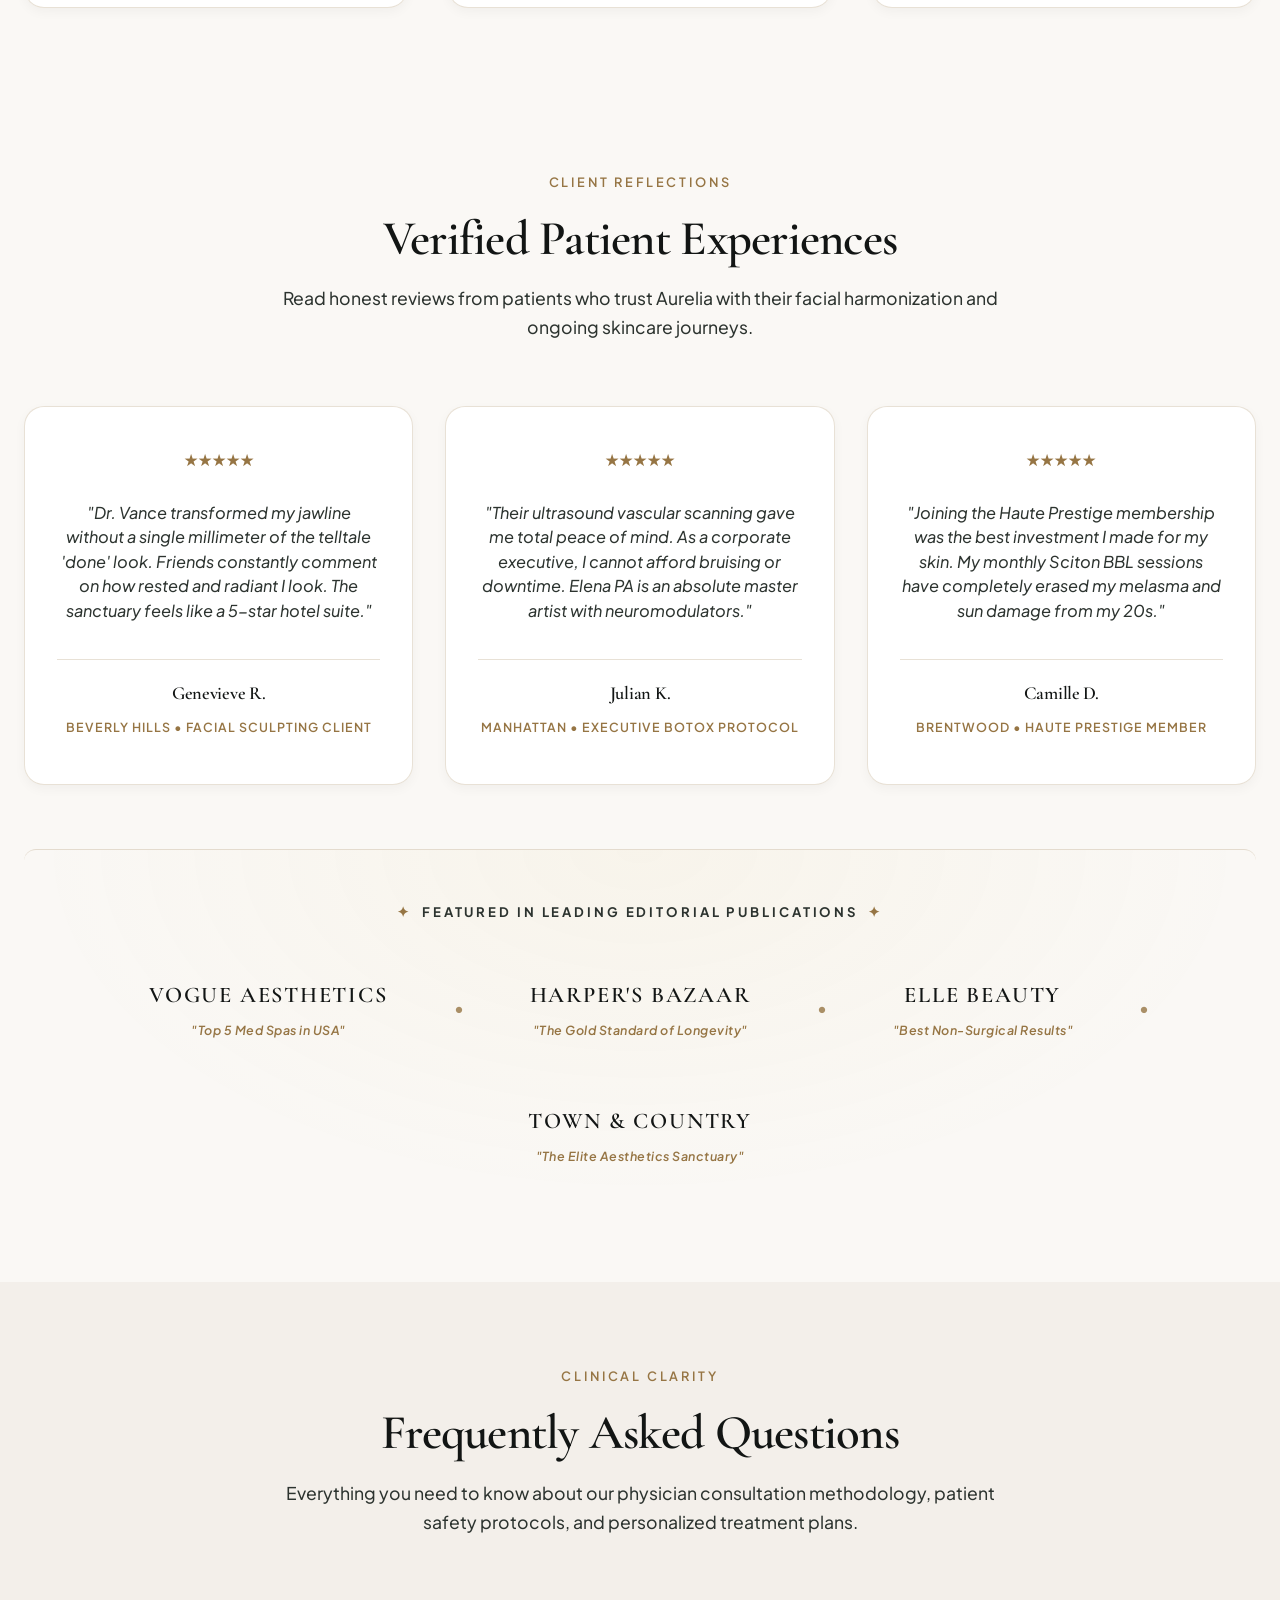
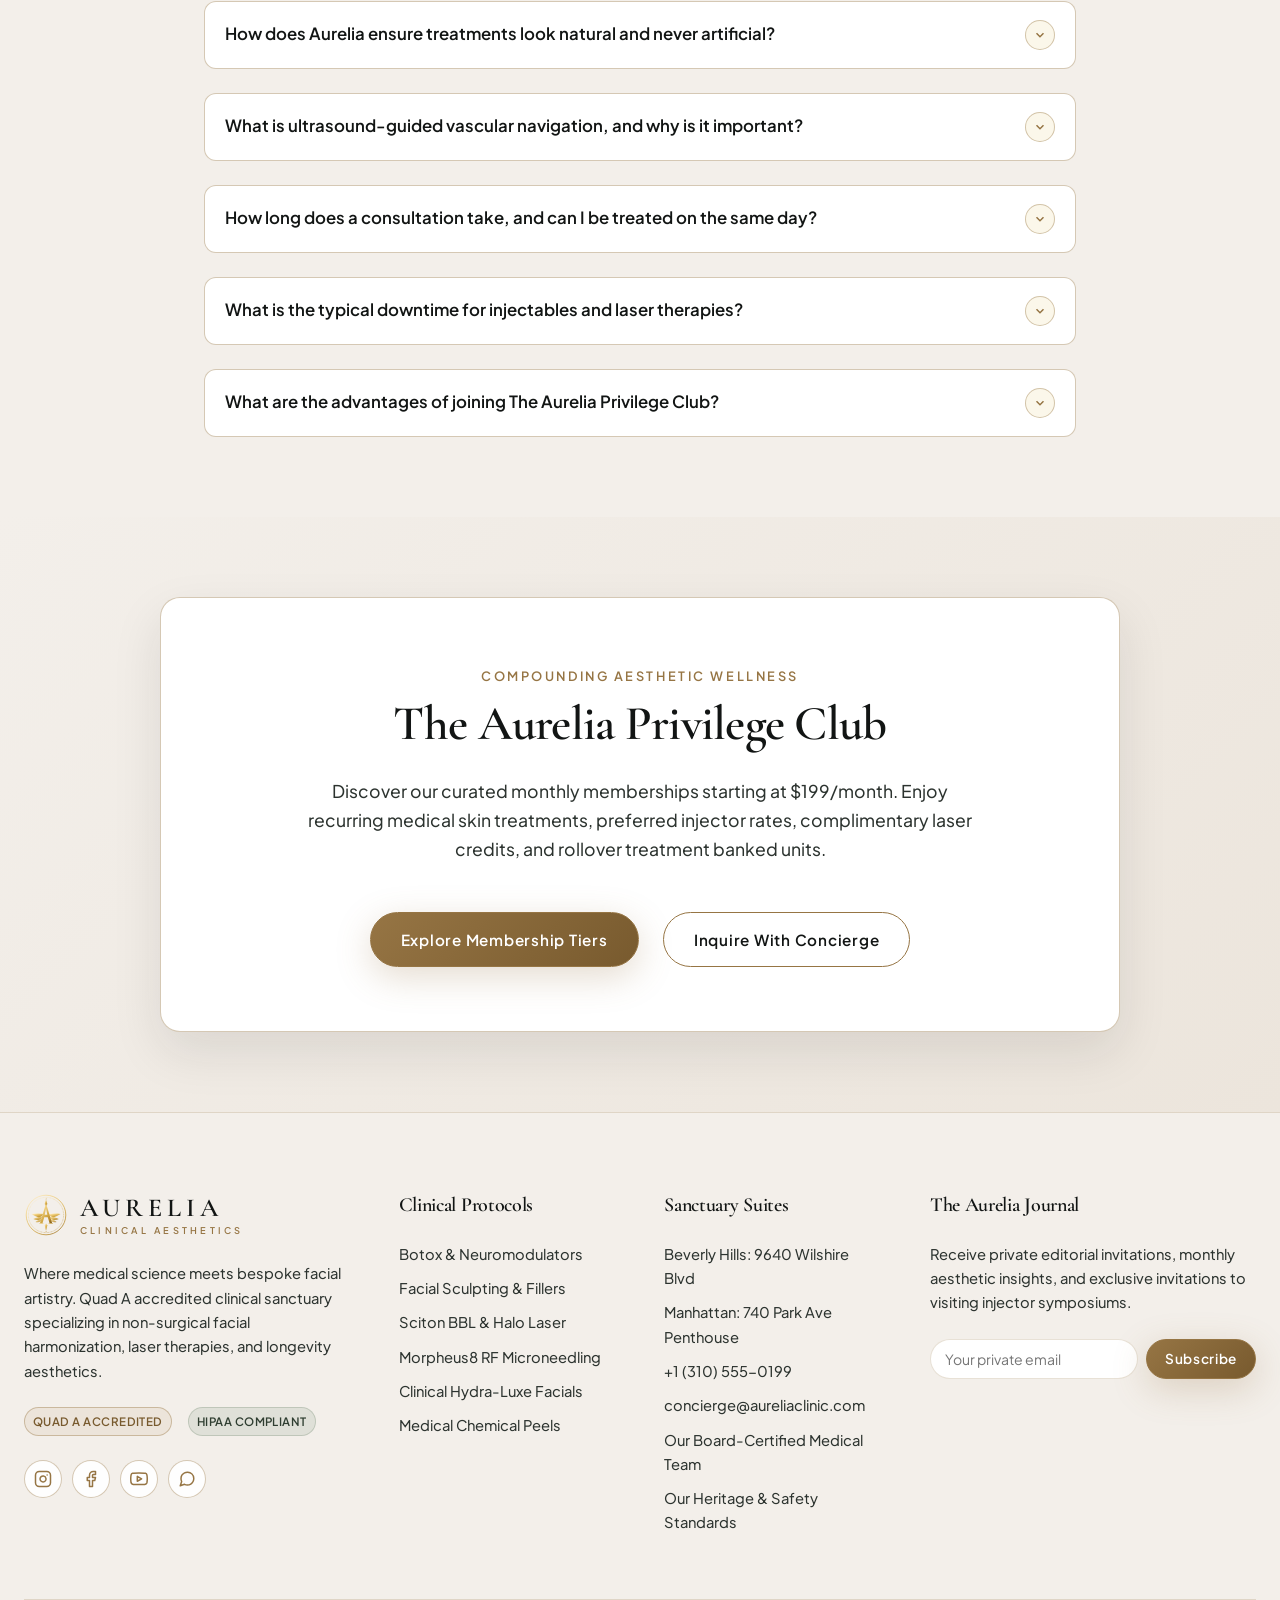
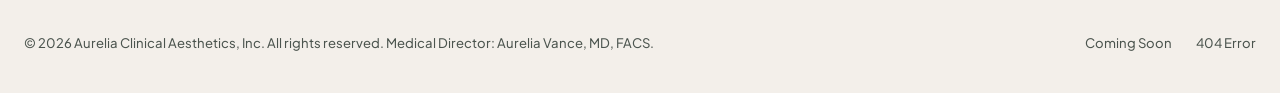
==== commit 43f05b6c: "5" ====
--- a/index.html
+++ b/index.html
@@ -72,19 +72,28 @@
         <div class="brand-logo">
           <svg class="logo-mark" viewBox="0 0 100 100" fill="none" xmlns="http://www.w3.org/2000/svg">
             <defs>
-              <linearGradient id="brand-gold-grad" x1="0%" y1="0%" x2="100%" y2="100%">
-                <stop offset="0%" stop-color="#F5E4B3"/>
-                <stop offset="50%" stop-color="#D4AF37"/>
-                <stop offset="100%" stop-color="#9A7B38"/>
+              <linearGradient id="aurelia-gold-index-1" x1="15%" y1="0%" x2="85%" y2="100%">
+                <stop offset="0%" stop-color="#FFF0D0"/>
+                <stop offset="25%" stop-color="#F2D283"/>
+                <stop offset="60%" stop-color="#D4AA47"/>
+                <stop offset="85%" stop-color="#B88A2D"/>
+                <stop offset="100%" stop-color="#8C651B"/>
               </linearGradient>
             </defs>
-            <circle cx="50" cy="50" r="44" stroke="url(#brand-gold-grad)" stroke-width="2.5" fill="none" opacity="0.85"/>
-            <circle cx="50" cy="50" r="38" stroke="url(#brand-gold-grad)" stroke-width="1.2" stroke-dasharray="3 3" fill="none" opacity="0.5"/>
-            <path d="M50 14 L56 34 L50 40 L44 34 Z" fill="url(#brand-gold-grad)"/>
-            <path d="M50 86 L56 66 L50 60 L44 66 Z" fill="url(#brand-gold-grad)"/>
-            <path d="M14 50 L34 44 L40 50 L34 56 Z" fill="url(#brand-gold-grad)"/>
-            <path d="M86 50 L66 44 L60 50 L66 56 Z" fill="url(#brand-gold-grad)"/>
-            <path d="M50 24 L65 72 H56.5 L52 57 H48 L43.5 72 H35 L50 24 Z M50 37 L45.5 49.5 H54.5 L50 37 Z" fill="url(#brand-gold-grad)"/>
+            <circle cx="50" cy="50" r="45" stroke="url(#aurelia-gold-index-1)" stroke-width="1.8" fill="none"/>
+            <circle cx="50" cy="50" r="40" stroke="url(#aurelia-gold-index-1)" stroke-width="1.2" stroke-linecap="round" stroke-dasharray="0.1 3.2" fill="none" opacity="0.85"/>
+            <path d="M50 14 L53 25 L50 30 L47 25 Z" fill="url(#aurelia-gold-index-1)"/>
+            <circle cx="50" cy="13" r="1.2" fill="url(#aurelia-gold-index-1)"/>
+            <path d="M50 86 L53 74 L50 69 L47 74 Z" fill="url(#aurelia-gold-index-1)"/>
+            <circle cx="50" cy="87" r="1.2" fill="url(#aurelia-gold-index-1)"/>
+            <path d="M44 48 C37 47, 26 46, 17 48 C22 51, 28 54, 34 56 C38 55, 42 52, 44 48 Z" fill="url(#aurelia-gold-index-1)"/>
+            <path d="M42 53 C36 54, 27 56, 21 59 C26 62, 33 62, 37 60 C40 58, 41 55, 42 53 Z" fill="url(#aurelia-gold-index-1)" opacity="0.9"/>
+            <path d="M40 58 C35 60, 29 63, 26 66 C30 67, 35 66, 38 64 C40 62, 40 60, 40 58 Z" fill="url(#aurelia-gold-index-1)" opacity="0.75"/>
+            <path d="M56 48 C63 47, 74 46, 83 48 C78 51, 72 54, 66 56 C62 55, 58 52, 56 48 Z" fill="url(#aurelia-gold-index-1)"/>
+            <path d="M58 53 C64 54, 73 56, 79 59 C74 62, 67 62, 63 60 C60 58, 59 55, 58 53 Z" fill="url(#aurelia-gold-index-1)" opacity="0.9"/>
+            <path d="M60 58 C65 60, 71 63, 74 66 C70 67, 65 66, 62 64 C60 62, 60 60, 60 58 Z" fill="url(#aurelia-gold-index-1)" opacity="0.75"/>
+            <path d="M50 24 L64 69 H58.2 L54 55 H46 L42 69 H36.2 L50 24 Z M50 35 L47 49.5 H53 L50 35 Z" fill="url(#aurelia-gold-index-1)"/>
+            <path d="M34 68.5 H44 V70 H34 Z M56 68.5 H66 V70 H56 Z" fill="url(#aurelia-gold-index-1)"/>
           </svg>
         </div>
         <div class="brand-text">
@@ -130,19 +139,28 @@
           <div class="brand-logo">
             <svg class="logo-mark" viewBox="0 0 100 100" fill="none" xmlns="http://www.w3.org/2000/svg">
               <defs>
-                <linearGradient id="brand-gold-grad-drawer-idx" x1="0%" y1="0%" x2="100%" y2="100%">
-                  <stop offset="0%" stop-color="#F5E4B3"/>
-                  <stop offset="50%" stop-color="#D4AF37"/>
-                  <stop offset="100%" stop-color="#9A7B38"/>
+                <linearGradient id="aurelia-gold-index-2" x1="15%" y1="0%" x2="85%" y2="100%">
+                  <stop offset="0%" stop-color="#FFF0D0"/>
+                  <stop offset="25%" stop-color="#F2D283"/>
+                  <stop offset="60%" stop-color="#D4AA47"/>
+                  <stop offset="85%" stop-color="#B88A2D"/>
+                  <stop offset="100%" stop-color="#8C651B"/>
                 </linearGradient>
               </defs>
-              <circle cx="50" cy="50" r="44" stroke="url(#brand-gold-grad-drawer-idx)" stroke-width="2.5" fill="none" opacity="0.85"/>
-              <circle cx="50" cy="50" r="38" stroke="url(#brand-gold-grad-drawer-idx)" stroke-width="1.2" stroke-dasharray="3 3" fill="none" opacity="0.5"/>
-              <path d="M50 14 L56 34 L50 40 L44 34 Z" fill="url(#brand-gold-grad-drawer-idx)"/>
-              <path d="M50 86 L56 66 L50 60 L44 66 Z" fill="url(#brand-gold-grad-drawer-idx)"/>
-              <path d="M14 50 L34 44 L40 50 L34 56 Z" fill="url(#brand-gold-grad-drawer-idx)"/>
-              <path d="M86 50 L66 44 L60 50 L66 56 Z" fill="url(#brand-gold-grad-drawer-idx)"/>
-              <circle cx="50" cy="50" r="8" fill="url(#brand-gold-grad-drawer-idx)"/>
+              <circle cx="50" cy="50" r="45" stroke="url(#aurelia-gold-index-2)" stroke-width="1.8" fill="none"/>
+              <circle cx="50" cy="50" r="40" stroke="url(#aurelia-gold-index-2)" stroke-width="1.2" stroke-linecap="round" stroke-dasharray="0.1 3.2" fill="none" opacity="0.85"/>
+              <path d="M50 14 L53 25 L50 30 L47 25 Z" fill="url(#aurelia-gold-index-2)"/>
+              <circle cx="50" cy="13" r="1.2" fill="url(#aurelia-gold-index-2)"/>
+              <path d="M50 86 L53 74 L50 69 L47 74 Z" fill="url(#aurelia-gold-index-2)"/>
+              <circle cx="50" cy="87" r="1.2" fill="url(#aurelia-gold-index-2)"/>
+              <path d="M44 48 C37 47, 26 46, 17 48 C22 51, 28 54, 34 56 C38 55, 42 52, 44 48 Z" fill="url(#aurelia-gold-index-2)"/>
+              <path d="M42 53 C36 54, 27 56, 21 59 C26 62, 33 62, 37 60 C40 58, 41 55, 42 53 Z" fill="url(#aurelia-gold-index-2)" opacity="0.9"/>
+              <path d="M40 58 C35 60, 29 63, 26 66 C30 67, 35 66, 38 64 C40 62, 40 60, 40 58 Z" fill="url(#aurelia-gold-index-2)" opacity="0.75"/>
+              <path d="M56 48 C63 47, 74 46, 83 48 C78 51, 72 54, 66 56 C62 55, 58 52, 56 48 Z" fill="url(#aurelia-gold-index-2)"/>
+              <path d="M58 53 C64 54, 73 56, 79 59 C74 62, 67 62, 63 60 C60 58, 59 55, 58 53 Z" fill="url(#aurelia-gold-index-2)" opacity="0.9"/>
+              <path d="M60 58 C65 60, 71 63, 74 66 C70 67, 65 66, 62 64 C60 62, 60 60, 60 58 Z" fill="url(#aurelia-gold-index-2)" opacity="0.75"/>
+              <path d="M50 24 L64 69 H58.2 L54 55 H46 L42 69 H36.2 L50 24 Z M50 35 L47 49.5 H53 L50 35 Z" fill="url(#aurelia-gold-index-2)"/>
+              <path d="M34 68.5 H44 V70 H34 Z M56 68.5 H66 V70 H56 Z" fill="url(#aurelia-gold-index-2)"/>
             </svg>
           </div>
           <div class="brand-text">
@@ -337,7 +355,7 @@
                 </div>
                 <div class="clinical-pillar-info">
                   <h4>Natural Harmony Guarantee</h4>
-                  <p>We strictly refuse over-filled, distorted aesthetics. Our work is subtle, undetectable, and designed to look like your most refreshed self.</p>
+                  <p>We strictly refuse over-filled, distorted aesthetics. Every subtle enhancement honors your individual anatomical harmony and timeless natural elegance.</p>
                 </div>
               </div>
             </div>
@@ -346,7 +364,185 @@
       </div>
     </section>
 
-    <!-- SECTION 5: PATIENT TESTIMONIALS & EDITORIAL ACCLAIM -->
+    <!-- SECTION 4: WHY CHOOSE US (CLINICAL DIFFERENTIATORS) -->
+    <section class="section" id="why-choose-us" style="background-color: var(--bg-secondary);">
+      <div class="container">
+        <div class="section-header">
+          <span class="eyebrow">The Aurelia Distinction</span>
+          <h2>Why Discriminating Clients Choose Aurelia</h2>
+          <p>Elevating medical aesthetics from transactional procedures into an unhurried, physician-governed luxury art form.</p>
+        </div>
+
+        <div class="grid-3" style="gap: var(--space-5);">
+          <!-- Card 1 -->
+          <div class="tilt-card">
+            <div class="tilt-card-icon">
+              <svg viewBox="0 0 24 24" fill="none" stroke="currentColor" stroke-width="2"><path d="M16 21v-2a4 4 0 0 0-4-4H5a4 4 0 0 0-4 4v2"/><circle cx="8.5" cy="7" r="4"/><polyline points="17 11 19 13 23 9"/></svg>
+            </div>
+            <h3 class="tilt-card-title">Fellowship-Trained MDs & Master Injectors</h3>
+            <p class="tilt-card-desc">Every consultation and treatment is personally conducted by board-certified plastic surgeons and national clinical trainers. Never rushed, never delegated to inexperienced trainees.</p>
+            <div class="tilt-card-tags">
+              <span class="badge badge-gold">100% Board Certified</span>
+              <span class="badge badge-sage">Top 1% Injectors</span>
+            </div>
+          </div>
+
+          <!-- Card 2 -->
+          <div class="tilt-card">
+            <div class="tilt-card-icon">
+              <svg viewBox="0 0 24 24" fill="none" stroke="currentColor" stroke-width="2"><circle cx="12" cy="12" r="10"/><path d="M12 6v6l4 2"/><path d="m4.93 4.93 4.24 4.24"/></svg>
+            </div>
+            <h3 class="tilt-card-title">Ultrasound-Guided Vascular Navigation</h3>
+            <p class="tilt-card-desc">We utilize 20MHz high-resolution ultrasound mapping before placing any dermal filler or biostimulator. By visualizing your unique facial arteries in real time, vascular complications are virtually eliminated.</p>
+            <div class="tilt-card-tags">
+              <span class="badge badge-gold">Zero Occlusion Record</span>
+              <span class="badge badge-sage">Precision Anatomy</span>
+            </div>
+          </div>
+
+          <!-- Card 3 -->
+          <div class="tilt-card">
+            <div class="tilt-card-icon">
+              <svg viewBox="0 0 24 24" fill="none" stroke="currentColor" stroke-width="2"><rect x="3" y="3" width="18" height="18" rx="2"/><path d="m9 12 2 2 4-4"/></svg>
+            </div>
+            <h3 class="tilt-card-title">Hospital-Grade Quad A Surgical Purity</h3>
+            <p class="tilt-card-desc">Accredited by Quad A under 200+ surgical operating room safety criteria. Positive-pressure HEPA air filtration, autoclave medical sterilization, and medical emergency preparedness.</p>
+            <div class="tilt-card-tags">
+              <span class="badge badge-gold">Quad A Accredited</span>
+              <span class="badge badge-sage">HEPA Clean Air</span>
+            </div>
+          </div>
+
+          <!-- Card 4 -->
+          <div class="tilt-card">
+            <div class="tilt-card-icon">
+              <svg viewBox="0 0 24 24" fill="none" stroke="currentColor" stroke-width="2"><path d="M12 2v20M17 5H9.5a3.5 3.5 0 0 0 0 7h5a3.5 3.5 0 0 1 0 7H6"/></svg>
+            </div>
+            <h3 class="tilt-card-title">Authentic Direct-Manufacturer Supply</h3>
+            <p class="tilt-card-desc">Direct clinical accounts with Allergan Medical Institute, Galderma, and Sciton. Every syringe, vial, and laser tip is authentic, batch-verified, unadulterated, and prepared fresh bedside.</p>
+            <div class="tilt-card-tags">
+              <span class="badge badge-gold">100% Authentic FDA</span>
+              <span class="badge badge-sage">Chain of Custody</span>
+            </div>
+          </div>
+
+          <!-- Card 5 -->
+          <div class="tilt-card">
+            <div class="tilt-card-icon">
+              <svg viewBox="0 0 24 24" fill="none" stroke="currentColor" stroke-width="2"><path d="M12 3a9 9 0 0 0-9 9 9 9 0 0 0 9 9 9 9 0 0 0 9-9 9 9 0 0 0-9-9z"/><path d="M12 7v5l3 3"/></svg>
+            </div>
+            <h3 class="tilt-card-title">Mathematical Facial Harmony Creed</h3>
+            <p class="tilt-card-desc">We follow natural golden-ratio proportions and strictly decline requests that distort facial anatomy. Our goal is undetectable aesthetic rejuvenation: you look remarkably rested, refreshed, and youthful.</p>
+            <div class="tilt-card-tags">
+              <span class="badge badge-gold">Subtle & Undetectable</span>
+              <span class="badge badge-sage">Golden Ratio</span>
+            </div>
+          </div>
+
+          <!-- Card 6 -->
+          <div class="tilt-card">
+            <div class="tilt-card-icon">
+              <svg viewBox="0 0 24 24" fill="none" stroke="currentColor" stroke-width="2"><rect x="2" y="7" width="20" height="14" rx="2" ry="2"/><path d="M16 21V5a2 2 0 0 0-2-2h-4a2 2 0 0 0-2 2v16"/></svg>
+            </div>
+            <h3 class="tilt-card-title">Private Sanctuary Suites & VIP Discretion</h3>
+            <p class="tilt-card-desc">Subterranean valet with discrete private elevator keys directly to your treatment suite. Triple-pane acoustic isolation, personalized recovery tonics, and complete privacy for public figures.</p>
+            <div class="tilt-card-tags">
+              <span class="badge badge-gold">Private Valet</span>
+              <span class="badge badge-sage">Discrete Roster</span>
+            </div>
+          </div>
+        </div>
+      </div>
+    </section>
+
+    <!-- SECTION 5: BEFORE & AFTER GALLERY (INTERACTIVE SLIDER & CASE STUDIES) -->
+    <section class="section" id="before-after-gallery">
+      <div class="container">
+        <div class="section-header">
+          <span class="eyebrow">Documented Clinical Transformations</span>
+          <h2>Before & After Clinical Gallery</h2>
+          <p>Real patients, documented under standardized clinical cross-polarized photography without filters, retouches, or deceptive lighting.</p>
+        </div>
+
+        <!-- Featured Interactive Comparison Slider -->
+        <div style="background: var(--surface); border: 1px solid var(--border-medium); border-radius: var(--radius-lg); padding: var(--space-6); box-shadow: var(--shadow-lg); margin-bottom: var(--space-8);">
+          <div style="text-align: center; max-width: 860px; margin: 0 auto var(--space-5) auto; display: flex; flex-direction: column; align-items: center;">
+            <span class="badge badge-gold" style="margin-bottom: var(--space-2); display: inline-flex;">Featured Transformation</span>
+            <h3 style="font-family: var(--font-serif); font-size: 1.65rem; margin: 0 0 var(--space-2) 0; color: var(--text-primary); text-align: center;">Full Facial Harmonization &amp; Midface Volume Restoration</h3>
+            <p style="font-size: 0.95rem; color: var(--text-secondary); margin: 0 0 var(--space-3) 0; text-align: center; max-width: 760px;">Protocol: Deep Supraperiosteal Cheeks (Juvéderm Voluma) + Micro-Botox + Sciton BBL HERO Photorejuvenation</p>
+            <div style="display: flex; gap: var(--space-2); justify-content: center; align-items: center; flex-wrap: wrap;">
+              <span class="badge badge-sage">12 Weeks Post-Procedure</span>
+              <span class="badge badge-gold">Provider: Dr. Aurelia Vance, MD</span>
+            </div>
+          </div>
+
+          <!-- Before/After Slider Element -->
+          <div class="ba-slider-container" style="height: 480px;" aria-label="Interactive Before and After Comparison Slider">
+            <div class="ba-image ba-image-before">
+              <img src="assets/images/before_after_before.jpg" alt="Baseline Before Treatment" width="800" height="480">
+              <div class="ba-label ba-label-before">Before (Baseline)</div>
+            </div>
+            <div class="ba-image-after">
+              <img src="assets/images/before_after_after.jpg" alt="Clinical Outcome After Treatment" width="800" height="480">
+              <div class="ba-label ba-label-after">After (12 Weeks)</div>
+            </div>
+            <div class="ba-handle" aria-label="Drag slider to compare before and after">
+              <svg viewBox="0 0 24 24" fill="none" stroke="currentColor" stroke-width="2"><polyline points="15 18 9 12 15 6"/><polyline points="9 18 15 12 9 6"/></svg>
+            </div>
+          </div>
+          <p style="text-align: center; font-size: 0.85rem; color: var(--text-muted); margin-top: var(--space-3); font-style: italic;">
+            ⟵ Drag the center golden handle horizontally to interactively compare before and after results ⟶
+          </p>
+        </div>
+
+        <!-- Additional Case Study Portfolio Cards -->
+        <div class="grid-3" style="gap: var(--space-5);">
+          <!-- Case 1 -->
+          <div class="tilt-card">
+            <div class="tilt-card-image" style="height: 220px;">
+              <img src="assets/images/treatment_botox.jpg" alt="Upper Face Neuromodulator Refinement" width="400" height="220">
+            </div>
+            <span class="tilt-card-subtitle">Dynamic Wrinkle Smoothing</span>
+            <h3 class="tilt-card-title">Upper Face Micro-Botox Protocol</h3>
+            <p class="tilt-card-desc">Complete smoothing of forehead horizontal lines and glabella frown furrows while maintaining full eyebrow elevation and spontaneous smiling.</p>
+            <div class="tilt-card-tags">
+              <span class="badge badge-gold">Zero Bruising</span>
+              <span class="badge badge-sage">Follow-up: Day 14</span>
+            </div>
+          </div>
+
+          <!-- Case 2 -->
+          <div class="tilt-card">
+            <div class="tilt-card-image" style="height: 220px;">
+              <img src="assets/images/treatment_filler.jpg" alt="Lip Architecture and Perioral Rejuvenation" width="400" height="220">
+            </div>
+            <span class="tilt-card-subtitle">Perioral Architecture</span>
+            <h3 class="tilt-card-title">Micro-Cannula Lip Harmonization</h3>
+            <p class="tilt-card-desc">Restoration of lost vermilion border definition and philtrum columns using Restylane Kysse. Soft hydration without projection or duck-bill distortion.</p>
+            <div class="tilt-card-tags">
+              <span class="badge badge-gold">Ultrasound-Guided</span>
+              <span class="badge badge-sage">Immediate Contour</span>
+            </div>
+          </div>
+
+          <!-- Case 3 -->
+          <div class="tilt-card">
+            <div class="tilt-card-image" style="height: 220px;">
+              <img src="assets/images/treatment_laser.jpg" alt="Sciton BBL Photo-Pigment Clearance" width="400" height="220">
+            </div>
+            <span class="tilt-card-subtitle">Laser Dermatology</span>
+            <h3 class="tilt-card-title">Sciton BBL HERO Pigment Clearance</h3>
+            <p class="tilt-card-desc">Complete clearing of stubborn solar lentigines, diffuse rosacea redness, and poikiloderma across cheeks and chest in 2 customized clinical sessions.</p>
+            <div class="tilt-card-tags">
+              <span class="badge badge-gold">Genetic Reversal</span>
+              <span class="badge badge-sage">3-Day Coffee Micro-Crust</span>
+            </div>
+          </div>
+        </div>
+      </div>
+    </section>
+
+    <!-- SECTION 6: PATIENT TESTIMONIALS & EDITORIAL ACCLAIM -->
     <section class="section" id="patient-reviews">
       <div class="container">
         <div class="section-header">
@@ -427,7 +623,105 @@
       </div>
     </section>
 
-    <!-- SECTION 6: VIP MEMBERSHIP SPOTLIGHT & CONCIERGE RESERVATION CTA -->
+    <!-- SECTION 7: FREQUENTLY ASKED QUESTIONS (ACCORDION) -->
+    <section class="section" id="faq" style="background-color: var(--bg-secondary);">
+      <div class="container" style="max-width: 920px;">
+        <div class="section-header">
+          <span class="eyebrow">Clinical Clarity</span>
+          <h2>Frequently Asked Questions</h2>
+          <p>Everything you need to know about our physician consultation methodology, patient safety protocols, and personalized treatment plans.</p>
+        </div>
+
+        <div class="faq-accordion" id="home-faq-list">
+          <!-- FAQ 1 -->
+          <div class="faq-item">
+            <button class="faq-trigger" type="button" aria-expanded="false">
+              <span class="faq-title">How does Aurelia ensure treatments look natural and never artificial?</span>
+              <span class="faq-icon">
+                <svg viewBox="0 0 24 24" fill="none"><polyline points="6 9 12 15 18 9"/></svg>
+              </span>
+            </button>
+            <div class="faq-body">
+              <div class="faq-content">
+                <div class="faq-answer">
+                  Our practice was founded specifically to combat the "overfilled" trend. We adhere strictly to natural craniofacial proportions and dynamic muscle kinetics. Rather than injecting superficial filler volume to mask aging, our board-certified surgeons restore structural support at the deep bone level (supraperiosteal) and stimulate your own collagen using multi-modal biostimulators and lasers. We favor subtle, undetectable refinement that leaves you looking remarkably refreshed and rested.
+                </div>
+              </div>
+            </div>
+          </div>
+
+          <!-- FAQ 2 -->
+          <div class="faq-item">
+            <button class="faq-trigger" type="button" aria-expanded="false">
+              <span class="faq-title">What is ultrasound-guided vascular navigation, and why is it important?</span>
+              <span class="faq-icon">
+                <svg viewBox="0 0 24 24" fill="none"><polyline points="6 9 12 15 18 9"/></svg>
+              </span>
+            </button>
+            <div class="faq-body">
+              <div class="faq-content">
+                <div class="faq-answer">
+                  Every human face possesses unique vascular anatomy; artery depths and routes vary significantly between individuals. We utilize 20MHz high-frequency handheld ultrasound Doppler scanners prior to injecting dermal fillers. This enables our injectors to visualize your facial arteries in real time beneath the skin, virtually eliminating the risk of accidental intravascular injection and vascular occlusion. It also ensures placement of product into the precise anatomical plane for maximum longevity.
+                </div>
+              </div>
+            </div>
+          </div>
+
+          <!-- FAQ 3 -->
+          <div class="faq-item">
+            <button class="faq-trigger" type="button" aria-expanded="false">
+              <span class="faq-title">How long does a consultation take, and can I be treated on the same day?</span>
+              <span class="faq-icon">
+                <svg viewBox="0 0 24 24" fill="none"><polyline points="6 9 12 15 18 9"/></svg>
+              </span>
+            </button>
+            <div class="faq-body">
+              <div class="faq-content">
+                <div class="faq-answer">
+                  Initial consultations are scheduled for 45 to 60 unhurried minutes. This includes multi-angle polarized Visia clinical photography, dynamic facial movement analysis, ultrasound vascular mapping, and a thorough medical history review. If you and your provider agree on a tailored treatment plan, same-day treatment can often be performed in our private sanctuary suites.
+                </div>
+              </div>
+            </div>
+          </div>
+
+          <!-- FAQ 4 -->
+          <div class="faq-item">
+            <button class="faq-trigger" type="button" aria-expanded="false">
+              <span class="faq-title">What is the typical downtime for injectables and laser therapies?</span>
+              <span class="faq-icon">
+                <svg viewBox="0 0 24 24" fill="none"><polyline points="6 9 12 15 18 9"/></svg>
+              </span>
+            </button>
+            <div class="faq-body">
+              <div class="faq-content">
+                <div class="faq-answer">
+                  Neuromodulators (Botox, Dysport, Daxxify) carry zero social downtime; you may resume normal non-strenuous activities immediately. For dermal fillers, mild pinpoint swelling may occur for 24–48 hours, minimized by our blunt micro-cannula technique. Sciton BBL HERO photo-rejuvenation has virtually zero downtime, with pigmented spots darkening into microscopic "coffee ground" specks that slough off naturally in 3–5 days. Morpheus8 RF microneedling typically involves 48 hours of mild redness.
+                </div>
+              </div>
+            </div>
+          </div>
+
+          <!-- FAQ 5 -->
+          <div class="faq-item">
+            <button class="faq-trigger" type="button" aria-expanded="false">
+              <span class="faq-title">What are the advantages of joining The Aurelia Privilege Club?</span>
+              <span class="faq-icon">
+                <svg viewBox="0 0 24 24" fill="none"><polyline points="6 9 12 15 18 9"/></svg>
+              </span>
+            </button>
+            <div class="faq-body">
+              <div class="faq-content">
+                <div class="faq-answer">
+                  The Aurelia Privilege Club allows you to maintain continuous aesthetic wellness at preferred member rates. Starting at $199/month, 100% of your membership fee banks into your private client wallet with no expiration and full rollover privileges. Members receive 10%–20% savings on all injectables, lasers, and medical skincare, complimentary quarterly Visia scans, and priority booking on evenings and Saturdays.
+                </div>
+              </div>
+            </div>
+          </div>
+        </div>
+      </div>
+    </section>
+
+    <!-- SECTION 8: VIP MEMBERSHIP SPOTLIGHT & CONCIERGE RESERVATION CTA -->
     <section class="section" id="membership-cta" style="background: linear-gradient(135deg, var(--bg-secondary), var(--bg-tertiary));">
       <div class="container">
         <div style="background: var(--surface); border: 1px solid var(--border-medium); border-radius: var(--radius-lg); padding: var(--space-8) var(--space-6); box-shadow: var(--shadow-lg); text-align: center; max-width: 960px; margin: 0 auto; position: relative; overflow: hidden;">
@@ -453,13 +747,29 @@
           <a href="index.html" class="brand" style="margin-bottom: var(--space-3);" aria-label="Aurelia Clinical Aesthetics Home">
             <div class="brand-logo">
               <svg class="logo-mark" viewBox="0 0 100 100" fill="none" xmlns="http://www.w3.org/2000/svg">
-                <circle cx="50" cy="50" r="44" stroke="url(#brand-gold-grad)" stroke-width="2.5" fill="none" opacity="0.85"/>
-                <circle cx="50" cy="50" r="38" stroke="url(#brand-gold-grad)" stroke-width="1.2" stroke-dasharray="3 3" fill="none" opacity="0.5"/>
-                <path d="M50 14 L56 34 L50 40 L44 34 Z" fill="url(#brand-gold-grad)"/>
-                <path d="M50 86 L56 66 L50 60 L44 66 Z" fill="url(#brand-gold-grad)"/>
-                <path d="M14 50 L34 44 L40 50 L34 56 Z" fill="url(#brand-gold-grad)"/>
-                <path d="M86 50 L66 44 L60 50 L66 56 Z" fill="url(#brand-gold-grad)"/>
-                <path d="M50 24 L65 72 H56.5 L52 57 H48 L43.5 72 H35 L50 24 Z M50 37 L45.5 49.5 H54.5 L50 37 Z" fill="url(#brand-gold-grad)"/>
+                <defs>
+                  <linearGradient id="aurelia-gold-index-3" x1="15%" y1="0%" x2="85%" y2="100%">
+                    <stop offset="0%" stop-color="#FFF0D0"/>
+                    <stop offset="25%" stop-color="#F2D283"/>
+                    <stop offset="60%" stop-color="#D4AA47"/>
+                    <stop offset="85%" stop-color="#B88A2D"/>
+                    <stop offset="100%" stop-color="#8C651B"/>
+                  </linearGradient>
+                </defs>
+                <circle cx="50" cy="50" r="45" stroke="url(#aurelia-gold-index-3)" stroke-width="1.8" fill="none"/>
+                <circle cx="50" cy="50" r="40" stroke="url(#aurelia-gold-index-3)" stroke-width="1.2" stroke-linecap="round" stroke-dasharray="0.1 3.2" fill="none" opacity="0.85"/>
+                <path d="M50 14 L53 25 L50 30 L47 25 Z" fill="url(#aurelia-gold-index-3)"/>
+                <circle cx="50" cy="13" r="1.2" fill="url(#aurelia-gold-index-3)"/>
+                <path d="M50 86 L53 74 L50 69 L47 74 Z" fill="url(#aurelia-gold-index-3)"/>
+                <circle cx="50" cy="87" r="1.2" fill="url(#aurelia-gold-index-3)"/>
+                <path d="M44 48 C37 47, 26 46, 17 48 C22 51, 28 54, 34 56 C38 55, 42 52, 44 48 Z" fill="url(#aurelia-gold-index-3)"/>
+                <path d="M42 53 C36 54, 27 56, 21 59 C26 62, 33 62, 37 60 C40 58, 41 55, 42 53 Z" fill="url(#aurelia-gold-index-3)" opacity="0.9"/>
+                <path d="M40 58 C35 60, 29 63, 26 66 C30 67, 35 66, 38 64 C40 62, 40 60, 40 58 Z" fill="url(#aurelia-gold-index-3)" opacity="0.75"/>
+                <path d="M56 48 C63 47, 74 46, 83 48 C78 51, 72 54, 66 56 C62 55, 58 52, 56 48 Z" fill="url(#aurelia-gold-index-3)"/>
+                <path d="M58 53 C64 54, 73 56, 79 59 C74 62, 67 62, 63 60 C60 58, 59 55, 58 53 Z" fill="url(#aurelia-gold-index-3)" opacity="0.9"/>
+                <path d="M60 58 C65 60, 71 63, 74 66 C70 67, 65 66, 62 64 C60 62, 60 60, 60 58 Z" fill="url(#aurelia-gold-index-3)" opacity="0.75"/>
+                <path d="M50 24 L64 69 H58.2 L54 55 H46 L42 69 H36.2 L50 24 Z M50 35 L47 49.5 H53 L50 35 Z" fill="url(#aurelia-gold-index-3)"/>
+                <path d="M34 68.5 H44 V70 H34 Z M56 68.5 H66 V70 H56 Z" fill="url(#aurelia-gold-index-3)"/>
               </svg>
             </div>
             <div class="brand-text">
--- a/assets/css/main.css
+++ b/assets/css/main.css
@@ -13,31 +13,31 @@
   --surface-card: rgba(255, 255, 255, 0.92);
   --surface-glass: rgba(250, 248, 245, 0.82);
   
-  --text-primary: #1C1E1D;
-  --text-secondary: #575E59;
-  --text-muted: #88918B;
+  --text-primary: #121514;
+  --text-secondary: #2C332F;
+  --text-muted: #4B544E;
   --text-inverse: #FAF8F5;
 
-  --accent-gold: #C5A880;
-  --accent-gold-light: #E8DCBE;
-  --accent-gold-dark: #9B7E55;
-  --accent-gold-glow: rgba(197, 168, 128, 0.28);
-
-  --accent-sage: #758A75;
-  --accent-sage-light: #A3B5A3;
-  --accent-sage-dark: #3E5140;
-
-  --border-subtle: rgba(197, 168, 128, 0.22);
-  --border-medium: rgba(197, 168, 128, 0.40);
-  --border-strong: rgba(197, 168, 128, 0.65);
+  --accent-gold: #967544;
+  --accent-gold-light: #CDB38B;
+  --accent-gold-dark: #785A2E;
+  --accent-gold-glow: rgba(150, 117, 68, 0.22);
+
+  --accent-sage: #536A53;
+  --accent-sage-light: #8DA18D;
+  --accent-sage-dark: #2F3E31;
+
+  --border-subtle: rgba(150, 117, 68, 0.22);
+  --border-medium: rgba(150, 117, 68, 0.40);
+  --border-strong: rgba(150, 117, 68, 0.65);
 
   --shadow-sm: 0 4px 12px rgba(28, 30, 29, 0.04);
   --shadow-md: 0 10px 30px rgba(28, 30, 29, 0.07);
   --shadow-lg: 0 20px 50px rgba(28, 30, 29, 0.10);
-  --shadow-gold: 0 10px 35px rgba(197, 168, 128, 0.25);
+  --shadow-gold: 0 10px 35px rgba(150, 117, 68, 0.25);
 
   /* Typography */
-  --font-brand: 'Cinzel', 'Cormorant Garamond', Georgia, serif;
+  --font-brand: 'Cormorant Garamond', Georgia, serif;
   --font-serif: 'Cormorant Garamond', Georgia, serif;
   --font-sans: 'Plus Jakarta Sans', -apple-system, BlinkMacSystemFont, 'Segoe UI', Roboto, sans-serif;
 
@@ -75,18 +75,18 @@
   --surface-card: rgba(27, 33, 30, 0.90);
   --surface-glass: rgba(15, 18, 17, 0.85);
 
-  --text-primary: #F7F5F0;
-  --text-secondary: #ABB4AE;
-  --text-muted: #727D76;
-  --text-inverse: #1C1E1D;
-
-  --accent-gold: #D6BD96;
-  --accent-gold-light: #F0E3CB;
-  --accent-gold-dark: #B59363;
-  --accent-gold-glow: rgba(214, 189, 150, 0.22);
-
-  --accent-sage: #8DA18D;
-  --accent-sage-light: #B4C4B4;
+  --text-primary: #FDFBF7;
+  --text-secondary: #CBD4CE;
+  --text-muted: #96A19A;
+  --text-inverse: #121514;
+
+  --accent-gold: #DEC7A2;
+  --accent-gold-light: #F4E7D0;
+  --accent-gold-dark: #BFA070;
+  --accent-gold-glow: rgba(222, 199, 162, 0.25);
+
+  --accent-sage: #9AB09A;
+  --accent-sage-light: #BDCDBD;
   --accent-sage-dark: #2F3E31;
 
   --border-subtle: rgba(214, 189, 150, 0.16);
@@ -117,7 +117,9 @@
   background-color: var(--bg-primary);
   color: var(--text-primary);
   line-height: 1.65;
-  font-weight: 400;
+  font-weight: 450;
+  -webkit-font-smoothing: antialiased;
+  -moz-osx-font-smoothing: grayscale;
   overflow-x: hidden;
   position: relative;
   transition: background-color var(--transition-base), color var(--transition-base);
@@ -139,34 +141,36 @@
 h1, h2, h3, h4, h5, h6 {
   font-family: var(--font-serif);
   color: var(--text-primary);
-  font-weight: 500;
-  line-height: 1.2;
+  font-weight: 600;
+  line-height: 1.22;
   letter-spacing: -0.015em;
 }
 
 h1 {
   font-size: clamp(2.5rem, 5.5vw, 4.5rem);
-  font-weight: 400;
+  font-weight: 600;
   letter-spacing: -0.02em;
 }
 
 h2 {
   font-size: clamp(2rem, 3.8vw, 3.2rem);
-  font-weight: 400;
+  font-weight: 600;
 }
 
 h3 {
   font-size: clamp(1.4rem, 2.2vw, 2rem);
+  font-weight: 600;
 }
 
 h4 {
   font-size: 1.35rem;
+  font-weight: 600;
 }
 
 p {
   color: var(--text-secondary);
   font-size: 1.05rem;
-  font-weight: 400;
+  font-weight: 450;
 }
 
 a {
@@ -284,6 +288,20 @@
 }
 
 @media (max-width: 639px) {
+  h1 {
+    font-size: clamp(1.65rem, 6.5vw, 2.2rem);
+    letter-spacing: -0.01em;
+    overflow-wrap: normal;
+    word-break: normal;
+    hyphens: none;
+  }
+  h2 {
+    font-size: clamp(1.45rem, 5.5vw, 1.85rem);
+    letter-spacing: -0.01em;
+    overflow-wrap: normal;
+    word-break: normal;
+    hyphens: none;
+  }
   .grid-4, .grid-3, .grid-2 {
     grid-template-columns: 1fr !important;
   }
--- a/assets/css/components.css
+++ b/assets/css/components.css
@@ -139,14 +139,18 @@
 }
 
 .brand-logo .logo-mark {
-  width: 40px;
-  height: 40px;
+  width: 44px;
+  height: 44px;
   transition: transform 0.4s cubic-bezier(0.16, 1, 0.3, 1), filter 0.4s ease;
 }
 
 .brand:hover .logo-mark {
-  transform: scale(1.08) rotate(3deg);
-  filter: drop-shadow(0 0 12px rgba(212, 175, 55, 0.5));
+  transform: scale(1.06) rotate(2deg);
+  filter: drop-shadow(0 0 14px rgba(212, 175, 55, 0.6));
+}
+
+[data-theme="dark"] .brand-logo .logo-mark {
+  filter: drop-shadow(0 0 8px rgba(212, 175, 55, 0.35));
 }
 
 .brand-text {
@@ -156,23 +160,30 @@
 
 .brand-title {
   font-family: var(--font-brand);
-  font-size: 1.45rem;
+  font-size: 1.62rem;
   font-weight: 600;
-  letter-spacing: 0.16em;
+  letter-spacing: 0.19em;
   color: var(--text-primary);
   text-transform: uppercase;
-  line-height: 1;
+  line-height: 0.95;
+  transition: color var(--transition-fast);
+}
+
+[data-theme="dark"] .brand-title {
+  color: #FAF8F5;
+  text-shadow: 0 1px 4px rgba(0, 0, 0, 0.4);
 }
 
 .brand-subtitle {
   font-family: var(--font-sans);
   font-size: 0.58rem;
-  letter-spacing: 0.38em;
+  letter-spacing: 0.35em;
   text-transform: uppercase;
   color: var(--accent-gold);
-  margin-top: 4px;
+  margin-top: 5px;
   font-weight: 600;
   line-height: 1;
+  transition: color var(--transition-fast);
 }
 
 /* Nav Menu Items */
@@ -409,21 +420,25 @@
 
 .mobile-drawer-header .brand-title {
   font-family: var(--font-brand);
-  font-size: 1.15rem;
+  font-size: 1.3rem;
   font-weight: 600;
-  letter-spacing: 0.14em;
+  letter-spacing: 0.17em;
   color: var(--text-primary);
   text-transform: uppercase;
-  line-height: 1;
+  line-height: 0.95;
+}
+
+[data-theme="dark"] .mobile-drawer-header .brand-title {
+  color: #FAF8F5;
 }
 
 .mobile-drawer-header .brand-subtitle {
   font-family: var(--font-sans);
-  font-size: 0.5rem;
-  letter-spacing: 0.28em;
+  font-size: 0.52rem;
+  letter-spacing: 0.32em;
   text-transform: uppercase;
   color: var(--accent-gold);
-  margin-top: 3px;
+  margin-top: 4px;
   font-weight: 600;
   line-height: 1;
 }
@@ -1046,10 +1061,11 @@
   align-items: center;
   justify-content: center;
   gap: 10px;
-  font-size: 0.78rem;
+  font-size: 0.82rem;
+  font-weight: 700;
   text-transform: uppercase;
-  letter-spacing: 0.25em;
-  color: var(--text-muted);
+  letter-spacing: 0.22em;
+  color: var(--text-secondary);
   margin-bottom: var(--space-5);
   text-align: center;
 }
@@ -1103,9 +1119,10 @@
 
 .press-logo-text {
   font-family: var(--font-serif);
-  font-size: 1.35rem;
+  font-size: 1.4rem;
+  font-weight: 600;
   letter-spacing: 0.08em;
-  color: var(--text-secondary);
+  color: var(--text-primary);
   position: relative;
   transition: all 0.35s ease;
   white-space: nowrap;
@@ -1125,12 +1142,13 @@
 
 .press-logo-badge {
   font-family: var(--font-sans);
-  font-size: 0.72rem;
+  font-size: 0.78rem;
+  font-weight: 600;
   color: var(--accent-gold);
   letter-spacing: 0.04em;
   font-style: italic;
   margin-top: 4px;
-  opacity: 0.6;
+  opacity: 1;
   transform: translateY(2px);
   transition: all 0.35s ease;
   white-space: nowrap;
@@ -1138,8 +1156,9 @@
 
 .press-divider {
   color: var(--accent-gold);
-  opacity: 0.4;
-  font-size: 0.9rem;
+  opacity: 0.8;
+  font-size: 0.95rem;
+  font-weight: 700;
   animation: pulseGlow 3s infinite;
 }
 
@@ -1915,7 +1934,9 @@
     text-align: center !important;
     margin: 0 auto var(--space-3) auto !important;
     width: 100% !important;
-    font-size: 0.72rem !important;
+    font-size: 0.76rem !important;
+    font-weight: 700 !important;
+    color: var(--text-secondary) !important;
   }
 
   .press-logos {
@@ -1924,7 +1945,7 @@
     flex-wrap: wrap !important;
     align-items: center !important;
     justify-content: center !important;
-    gap: var(--space-3) !important;
+    gap: var(--space-4) !important;
     text-align: center !important;
     width: 100% !important;
   }
@@ -1934,16 +1955,20 @@
   }
 
   .press-logo-item {
-    padding: 6px 12px !important;
+    padding: 6px 14px !important;
   }
 
   .press-logo-text {
-    font-size: 1.1rem !important;
+    font-size: 1.15rem !important;
+    font-weight: 600 !important;
+    color: var(--text-primary) !important;
   }
 
   .press-logo-badge {
-    font-size: 0.68rem !important;
-    opacity: 0.85 !important;
+    font-size: 0.72rem !important;
+    font-weight: 600 !important;
+    color: var(--accent-gold) !important;
+    opacity: 1 !important;
   }
 }
 
@@ -2078,16 +2103,21 @@
 }
 
 .auth-brand-badge .logo-mark {
-  width: 32px;
-  height: 32px;
+  width: 38px;
+  height: 38px;
 }
 
 .auth-brand-title {
   font-family: var(--font-brand);
-  font-size: 1.25rem;
+  font-size: 1.45rem;
   font-weight: 600;
-  letter-spacing: 0.12em;
-  color: var(--text-primary);
+  letter-spacing: 0.16em;
+  color: var(--text-primary);
+  line-height: 0.95;
+}
+
+[data-theme="dark"] .auth-brand-title {
+  color: #FAF8F5;
 }
 
 .auth-card-title {
@@ -2717,6 +2747,7 @@
     border: 1px solid var(--border-medium) !important;
     box-shadow: var(--shadow-sm) !important;
     box-sizing: border-box !important;
+    justify-content: flex-start !important;
   }
 
   .clinical-pillar-card:hover {
@@ -2736,13 +2767,15 @@
     flex-direction: column !important;
     align-items: center !important;
     width: 100% !important;
+    flex: 1 !important;
+    justify-content: flex-start !important;
   }
 
   .clinical-pillar-info h4 {
-    font-size: 1.08rem !important;
+    font-size: 1.05rem !important;
     text-align: center !important;
     margin-bottom: 8px !important;
-    min-height: 2.6rem !important;
+    min-height: 2.8rem !important;
     display: flex !important;
     align-items: center !important;
     justify-content: center !important;
@@ -2754,6 +2787,7 @@
     text-align: center !important;
     line-height: 1.5 !important;
     color: var(--text-secondary) !important;
+    margin: 0 !important;
   }
 }
 
@@ -2803,8 +2837,397 @@
 [dir="rtl"] .clinical-image-badge {
   left: auto;
   right: 20px;
-}
-
-
-
-
+}/* ==========================================================================
+   NEW CLIENT CORRECTION COMPONENTS: PRICING, TECH, IMPACT, AWARDS, CONTACT
+   ========================================================================== */
+
+/* --- Luxury Treatment Price List Table --- */
+.price-table-container {
+  width: 100%;
+  background: var(--surface);
+  border: 1px solid var(--border-medium);
+  border-radius: var(--radius-lg);
+  box-shadow: var(--shadow-md);
+  overflow: hidden;
+  margin-bottom: var(--space-6);
+}
+
+.price-table-header {
+  padding: var(--space-4) var(--space-5);
+  background: linear-gradient(135deg, rgba(212, 175, 55, 0.08), rgba(212, 175, 55, 0.02));
+  border-bottom: 1px solid var(--border-medium);
+  display: flex;
+  justify-content: space-between;
+  align-items: center;
+  flex-wrap: wrap;
+  gap: var(--space-2);
+}
+
+.price-table-title {
+  font-family: var(--font-serif);
+  font-size: 1.45rem;
+  color: var(--text-primary);
+  margin: 0;
+}
+
+.price-table-category-badge {
+  font-family: var(--font-sans);
+  font-size: 0.75rem;
+  font-weight: 700;
+  text-transform: uppercase;
+  letter-spacing: 0.12em;
+  color: var(--accent-gold);
+}
+
+.price-table-responsive {
+  width: 100%;
+  overflow-x: auto;
+  -webkit-overflow-scrolling: touch;
+}
+
+.price-table {
+  width: 100%;
+  border-collapse: collapse;
+  text-align: left;
+  font-size: 0.95rem;
+}
+
+[dir="rtl"] .price-table {
+  text-align: right;
+}
+
+.price-table th {
+  padding: 16px 20px;
+  font-family: var(--font-sans);
+  font-size: 0.78rem;
+  font-weight: 700;
+  text-transform: uppercase;
+  letter-spacing: 0.1em;
+  color: var(--text-muted);
+  background: var(--bg-secondary);
+  border-bottom: 1px solid var(--border-medium);
+}
+
+.price-table td {
+  padding: 18px 20px;
+  border-bottom: 1px solid var(--border-subtle);
+  color: var(--text-secondary);
+  vertical-align: middle;
+}
+
+.price-table tr:last-child td {
+  border-bottom: none;
+}
+
+.price-table tr:hover td {
+  background: rgba(212, 175, 55, 0.03);
+}
+
+.price-protocol-name {
+  font-weight: 600;
+  color: var(--text-primary);
+  display: block;
+  font-size: 1rem;
+}
+
+.price-protocol-sub {
+  font-size: 0.82rem;
+  color: var(--text-muted);
+  margin-top: 2px;
+  display: block;
+}
+
+.price-standard-val {
+  font-weight: 600;
+  color: var(--text-primary);
+}
+
+.price-member-val {
+  font-family: var(--font-serif);
+  font-size: 1.15rem;
+  font-weight: 700;
+  color: var(--accent-gold);
+}
+
+/* --- Technology Showcase Cards --- */
+.tech-card {
+  background: var(--surface);
+  border: 1px solid var(--border-medium);
+  border-radius: var(--radius-lg);
+  padding: var(--space-5);
+  box-shadow: var(--shadow-sm);
+  transition: all var(--transition-base);
+  display: flex;
+  flex-direction: column;
+  height: 100%;
+  position: relative;
+  overflow: hidden;
+}
+
+.tech-card:hover {
+  transform: translateY(-5px);
+  border-color: var(--accent-gold);
+  box-shadow: var(--shadow-gold);
+}
+
+.tech-card-header {
+  display: flex;
+  justify-content: space-between;
+  align-items: flex-start;
+  margin-bottom: var(--space-3);
+  gap: var(--space-2);
+}
+
+.tech-icon-box {
+  width: 48px;
+  height: 48px;
+  border-radius: var(--radius-md);
+  background: linear-gradient(135deg, rgba(212, 175, 55, 0.15), rgba(212, 175, 55, 0.05));
+  border: 1px solid var(--border-medium);
+  display: flex;
+  align-items: center;
+  justify-content: center;
+  color: var(--accent-gold);
+  flex-shrink: 0;
+}
+
+.tech-icon-box svg {
+  width: 24px;
+  height: 24px;
+}
+
+.tech-card-title {
+  font-family: var(--font-serif);
+  font-size: 1.35rem;
+  color: var(--text-primary);
+  margin-bottom: 6px;
+  line-height: 1.25;
+}
+
+.tech-card-spec {
+  font-size: 0.8rem;
+  font-weight: 600;
+  letter-spacing: 0.08em;
+  text-transform: uppercase;
+  color: var(--accent-gold);
+  margin-bottom: var(--space-2);
+}
+
+.tech-card-desc {
+  font-size: 0.92rem;
+  line-height: 1.6;
+  color: var(--text-secondary);
+  margin-bottom: var(--space-4);
+  flex-grow: 1;
+}
+
+.tech-specs-list {
+  list-style: none;
+  padding: 0;
+  margin: 0;
+  border-top: 1px solid var(--border-subtle);
+  padding-top: var(--space-3);
+  display: flex;
+  flex-direction: column;
+  gap: 6px;
+}
+
+.tech-specs-list li {
+  font-size: 0.82rem;
+  color: var(--text-muted);
+  display: flex;
+  align-items: center;
+  gap: 8px;
+}
+
+.tech-specs-list li span:first-child {
+  color: var(--accent-gold);
+  font-weight: 700;
+}
+
+/* --- Impact Metrics Grid --- */
+.impact-metric-card {
+  background: var(--surface);
+  border: 1px solid var(--border-medium);
+  border-radius: var(--radius-lg);
+  padding: var(--space-5) var(--space-4);
+  text-align: center;
+  box-shadow: var(--shadow-sm);
+  transition: transform var(--transition-base), border-color var(--transition-base);
+  position: relative;
+  overflow: hidden;
+}
+
+.impact-metric-card:hover {
+  transform: translateY(-4px);
+  border-color: var(--accent-gold);
+  box-shadow: 0 10px 30px var(--accent-gold-glow);
+}
+
+.impact-metric-num {
+  font-family: var(--font-serif);
+  font-size: 2.85rem;
+  font-weight: 700;
+  color: var(--accent-gold);
+  line-height: 1;
+  margin-bottom: var(--space-2);
+  letter-spacing: -0.02em;
+}
+
+.impact-metric-label {
+  font-family: var(--font-heading);
+  font-size: 1.05rem;
+  font-weight: 600;
+  color: var(--text-primary);
+  margin-bottom: 6px;
+}
+
+.impact-metric-desc {
+  font-size: 0.85rem;
+  line-height: 1.5;
+  color: var(--text-secondary);
+  margin: 0;
+}
+
+/* --- Certificates & Awards Grid --- */
+.award-card {
+  background: var(--surface);
+  border: 1px solid var(--border-medium);
+  border-radius: var(--radius-lg);
+  padding: var(--space-5);
+  box-shadow: var(--shadow-sm);
+  transition: all var(--transition-base);
+  display: flex;
+  align-items: flex-start;
+  gap: var(--space-4);
+}
+
+.award-card:hover {
+  transform: translateY(-4px);
+  border-color: var(--accent-gold);
+  box-shadow: var(--shadow-gold);
+}
+
+.award-icon-box {
+  width: 54px;
+  height: 54px;
+  border-radius: 50%;
+  background: linear-gradient(135deg, rgba(212, 175, 55, 0.2), rgba(212, 175, 55, 0.05));
+  border: 1px solid var(--accent-gold);
+  display: flex;
+  align-items: center;
+  justify-content: center;
+  color: var(--accent-gold);
+  flex-shrink: 0;
+}
+
+.award-icon-box svg {
+  width: 26px;
+  height: 26px;
+}
+
+.award-body h4 {
+  font-family: var(--font-serif);
+  font-size: 1.25rem;
+  color: var(--text-primary);
+  margin-bottom: 4px;
+  line-height: 1.25;
+}
+
+.award-issuer {
+  font-size: 0.78rem;
+  font-weight: 700;
+  text-transform: uppercase;
+  letter-spacing: 0.1em;
+  color: var(--accent-gold);
+  margin-bottom: var(--space-2);
+  display: block;
+}
+
+.award-body p {
+  font-size: 0.88rem;
+  line-height: 1.55;
+  color: var(--text-secondary);
+  margin: 0;
+}
+
+/* --- Dedicated Contact Info Cards --- */
+.contact-info-card {
+  background: var(--surface);
+  border: 1px solid var(--border-medium);
+  border-radius: var(--radius-lg);
+  padding: var(--space-5);
+  box-shadow: var(--shadow-sm);
+  transition: all var(--transition-base);
+  display: flex;
+  flex-direction: column;
+  height: 100%;
+}
+
+.contact-info-card:hover {
+  transform: translateY(-4px);
+  border-color: var(--accent-gold);
+  box-shadow: var(--shadow-gold);
+}
+
+.contact-info-icon {
+  width: 48px;
+  height: 48px;
+  border-radius: 50%;
+  background: rgba(212, 175, 55, 0.12);
+  border: 1px solid var(--border-medium);
+  display: flex;
+  align-items: center;
+  justify-content: center;
+  color: var(--accent-gold);
+  margin-bottom: var(--space-3);
+}
+
+.contact-info-icon svg {
+  width: 22px;
+  height: 22px;
+}
+
+.contact-info-title {
+  font-family: var(--font-serif);
+  font-size: 1.25rem;
+  color: var(--text-primary);
+  margin-bottom: 6px;
+}
+
+.contact-info-detail {
+  font-size: 0.95rem;
+  line-height: 1.6;
+  color: var(--text-secondary);
+  margin-bottom: var(--space-4);
+  flex-grow: 1;
+}
+
+.contact-info-link {
+  font-size: 0.9rem;
+  font-weight: 600;
+  color: var(--accent-gold);
+  text-decoration: none;
+  display: inline-flex;
+  align-items: center;
+  gap: 6px;
+  transition: gap var(--transition-fast);
+}
+
+.contact-info-link:hover {
+  gap: 10px;
+  text-decoration: underline;
+}
+
+/* Responsive adjustments for tables and grids */
+@media (max-width: 768px) {
+  .price-table th, .price-table td {
+    padding: 12px 14px;
+    font-size: 0.88rem;
+  }
+  .award-card {
+    flex-direction: column;
+    align-items: flex-start;
+  }
+}
+
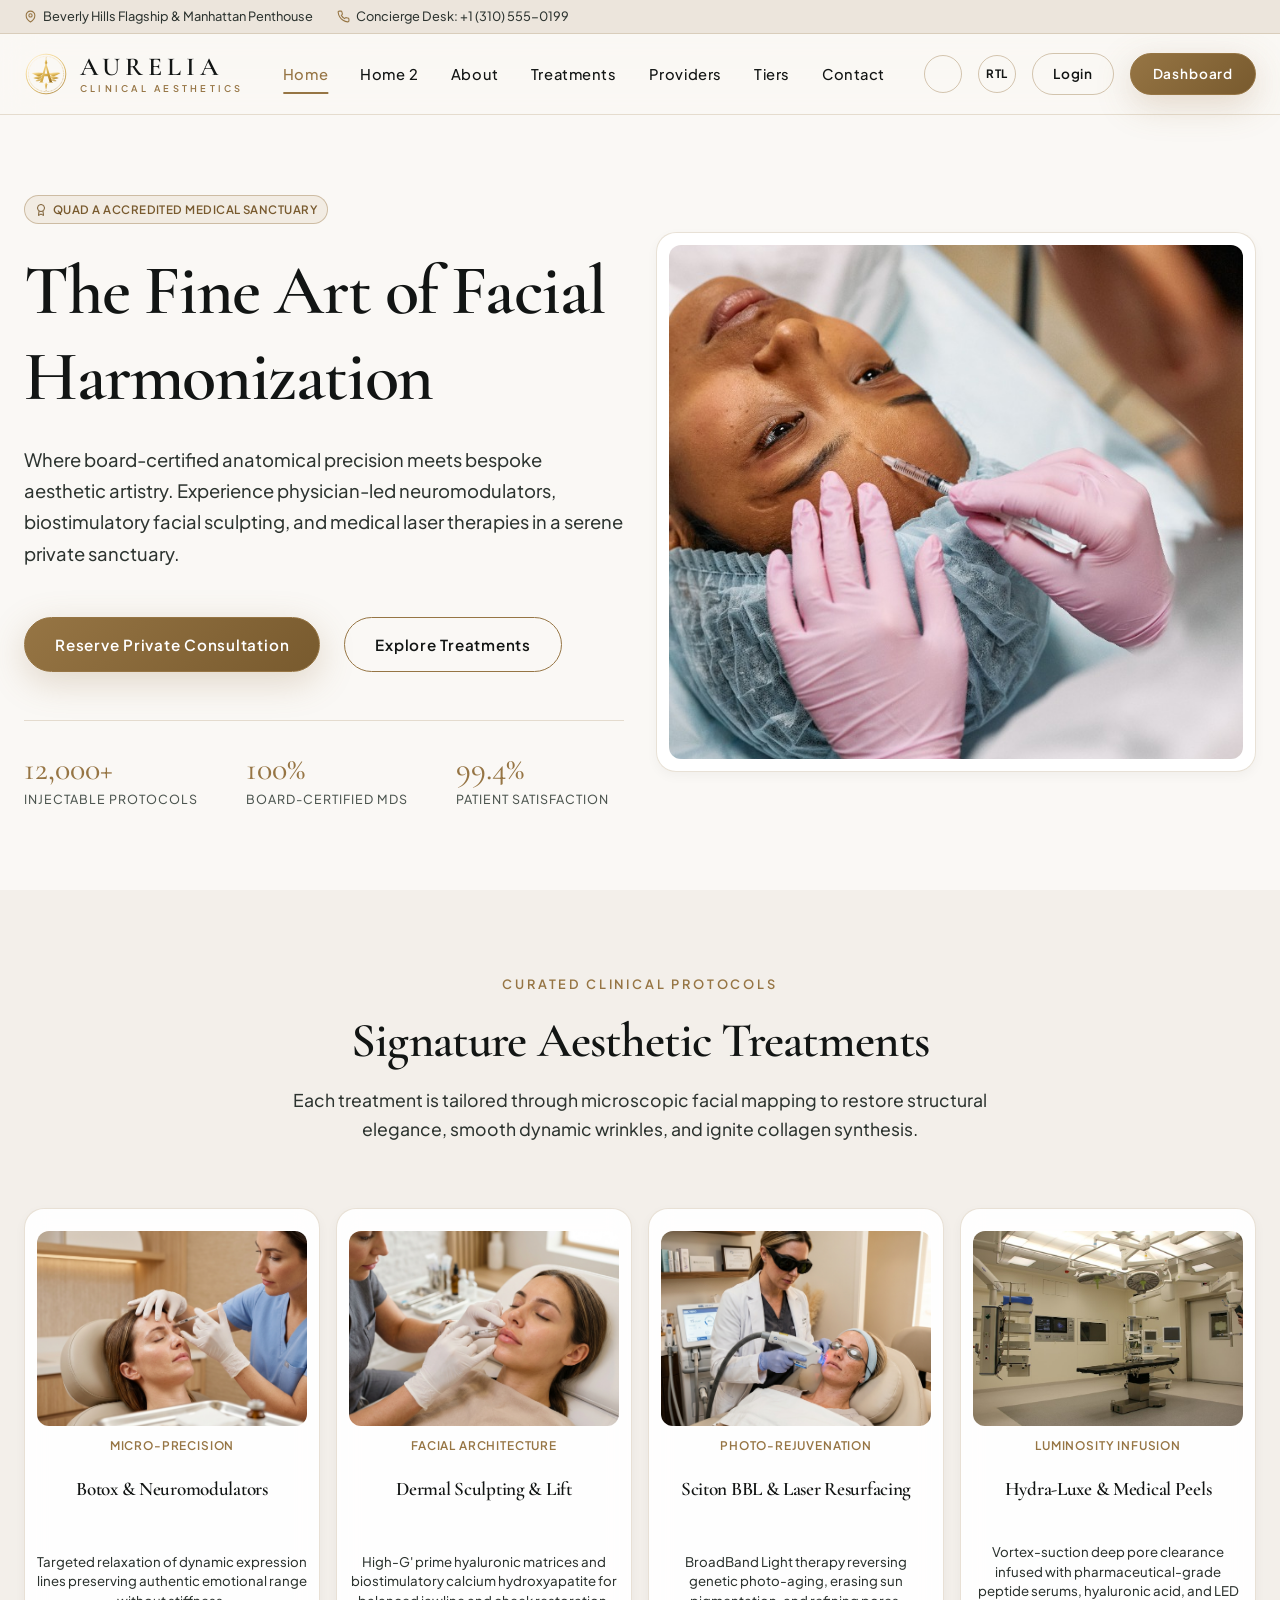
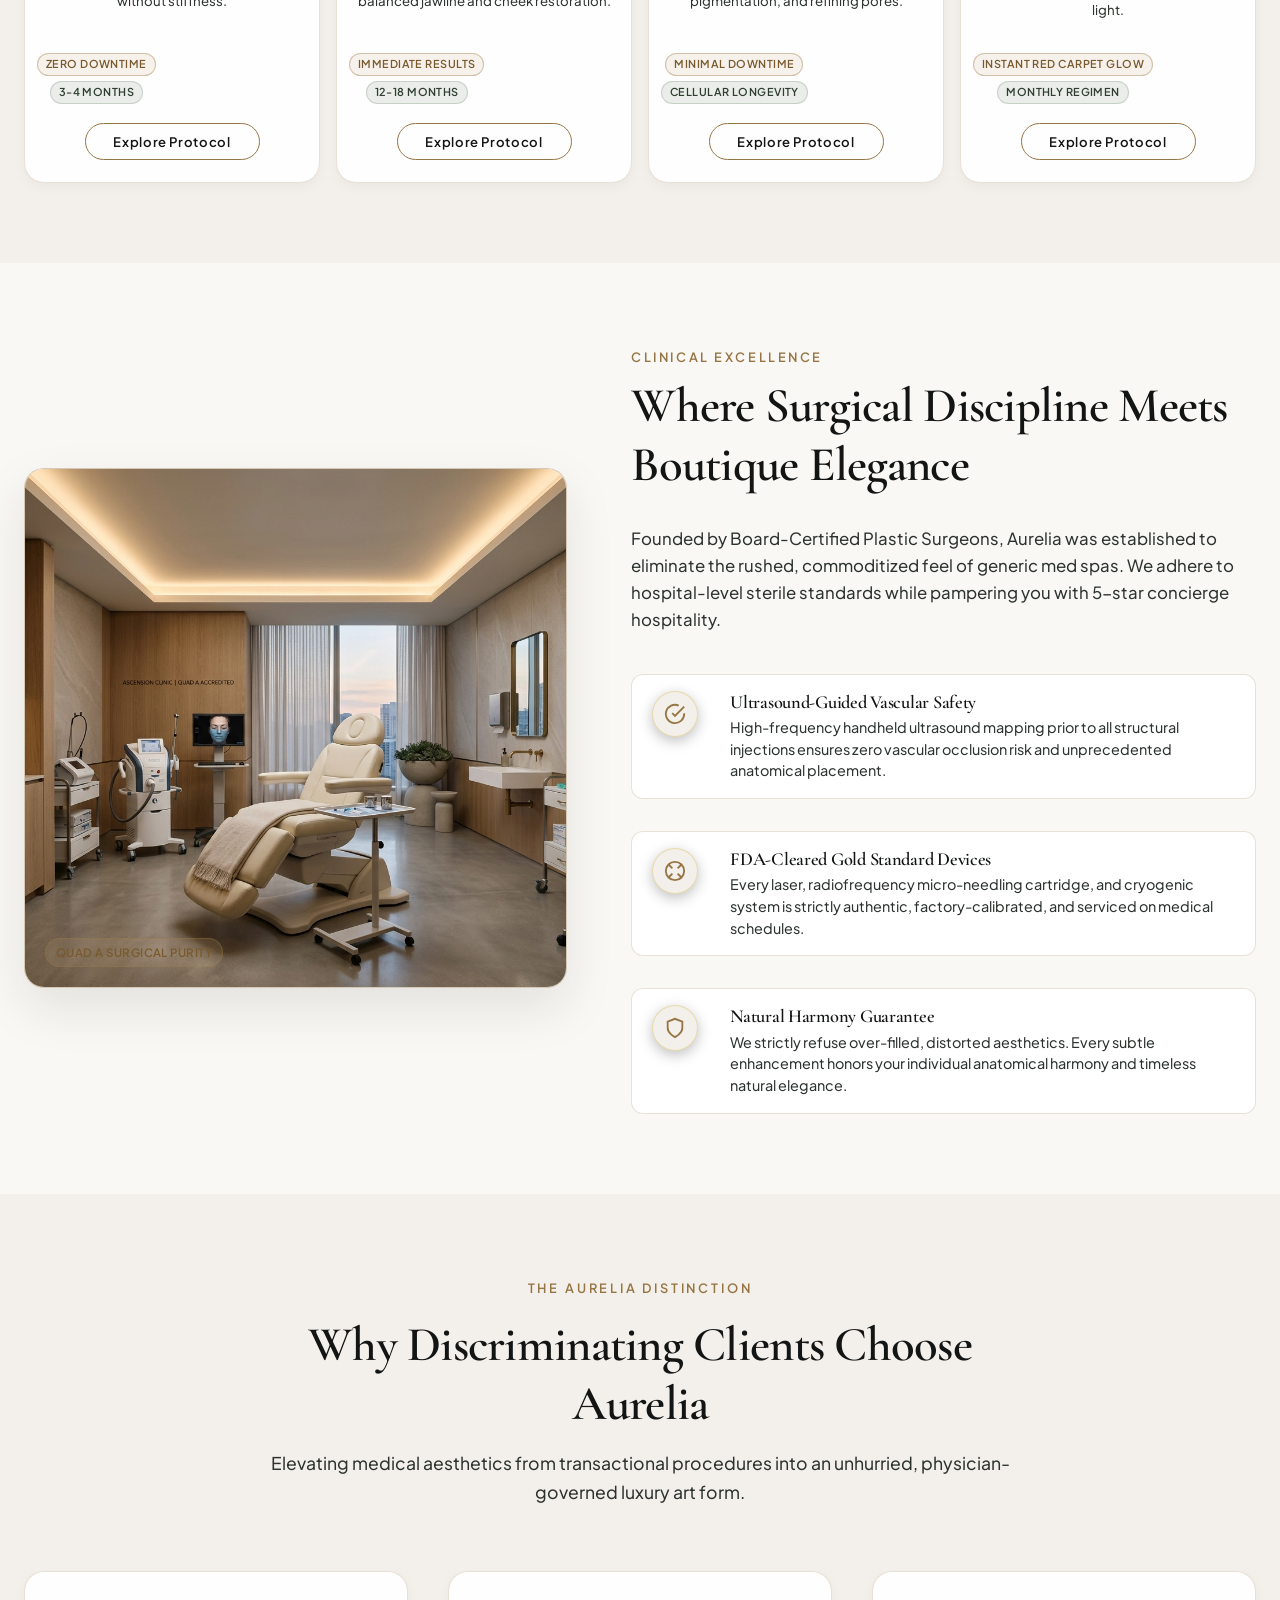
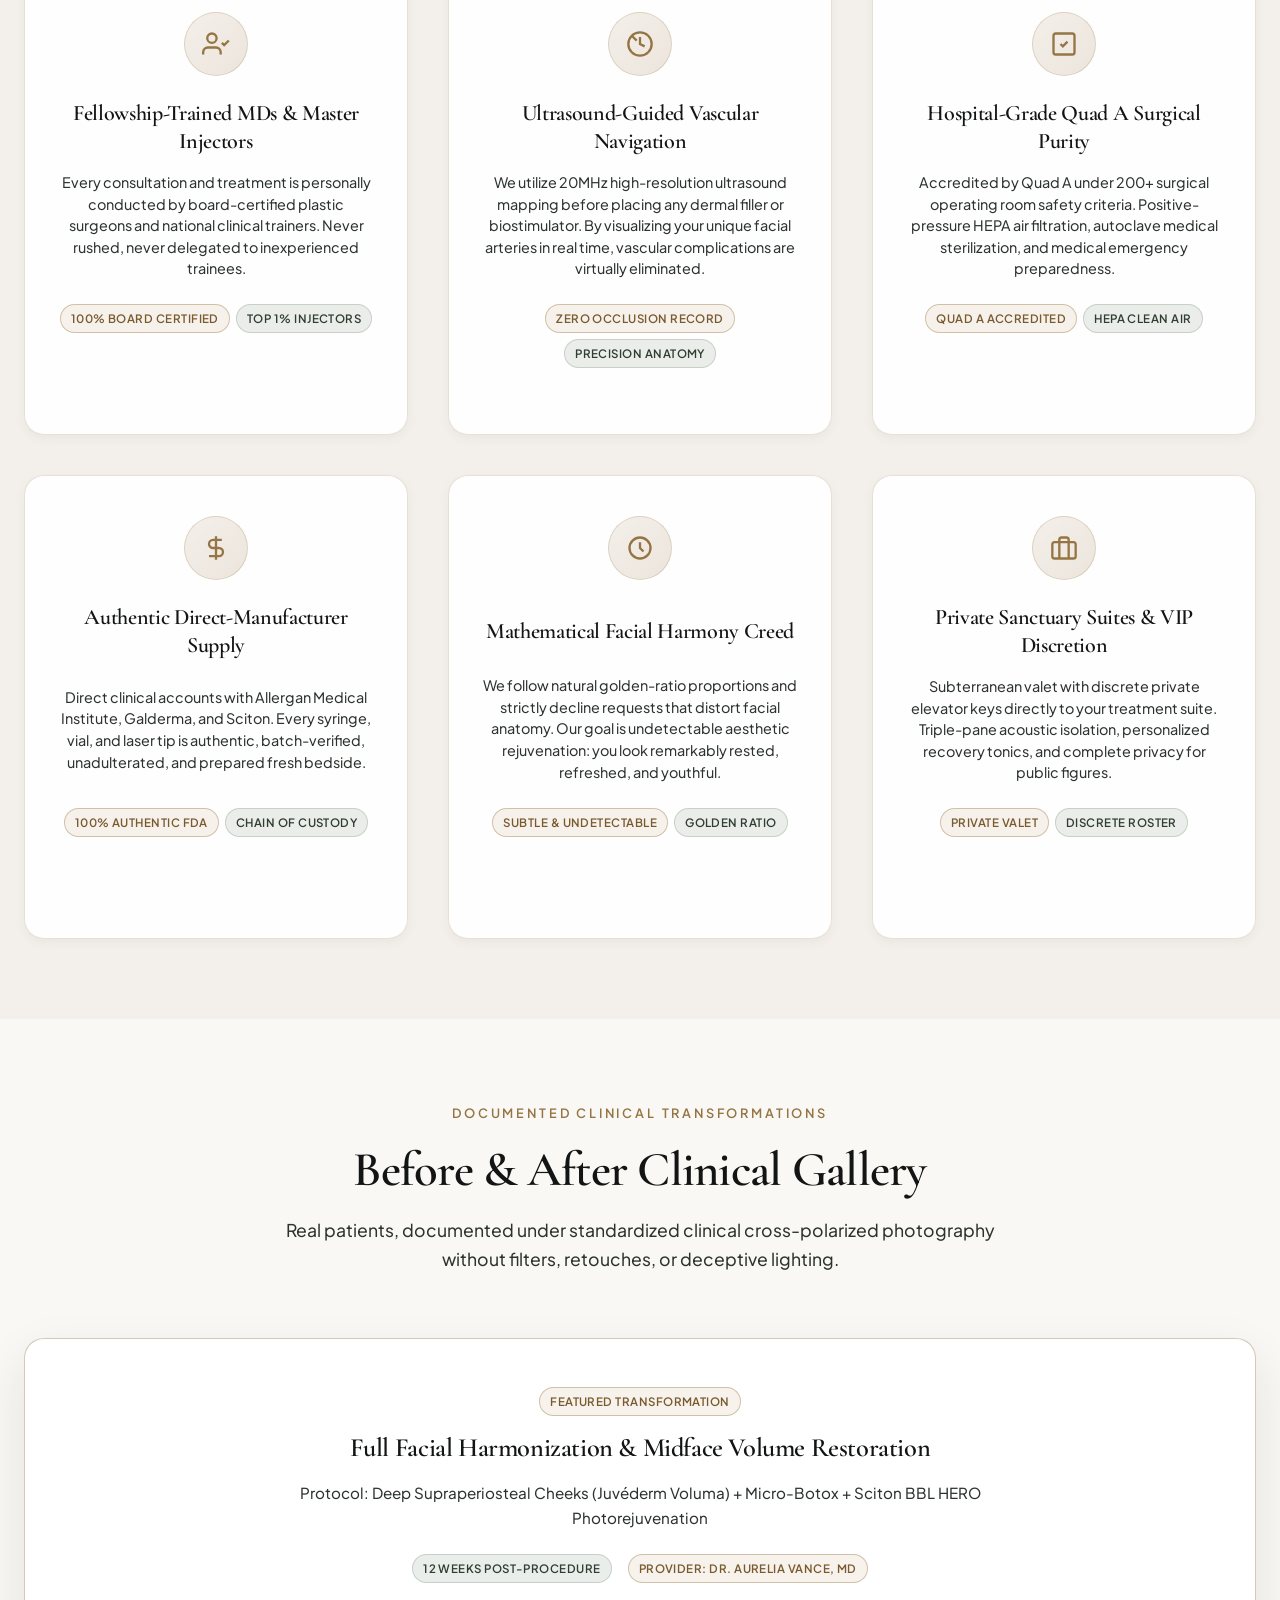
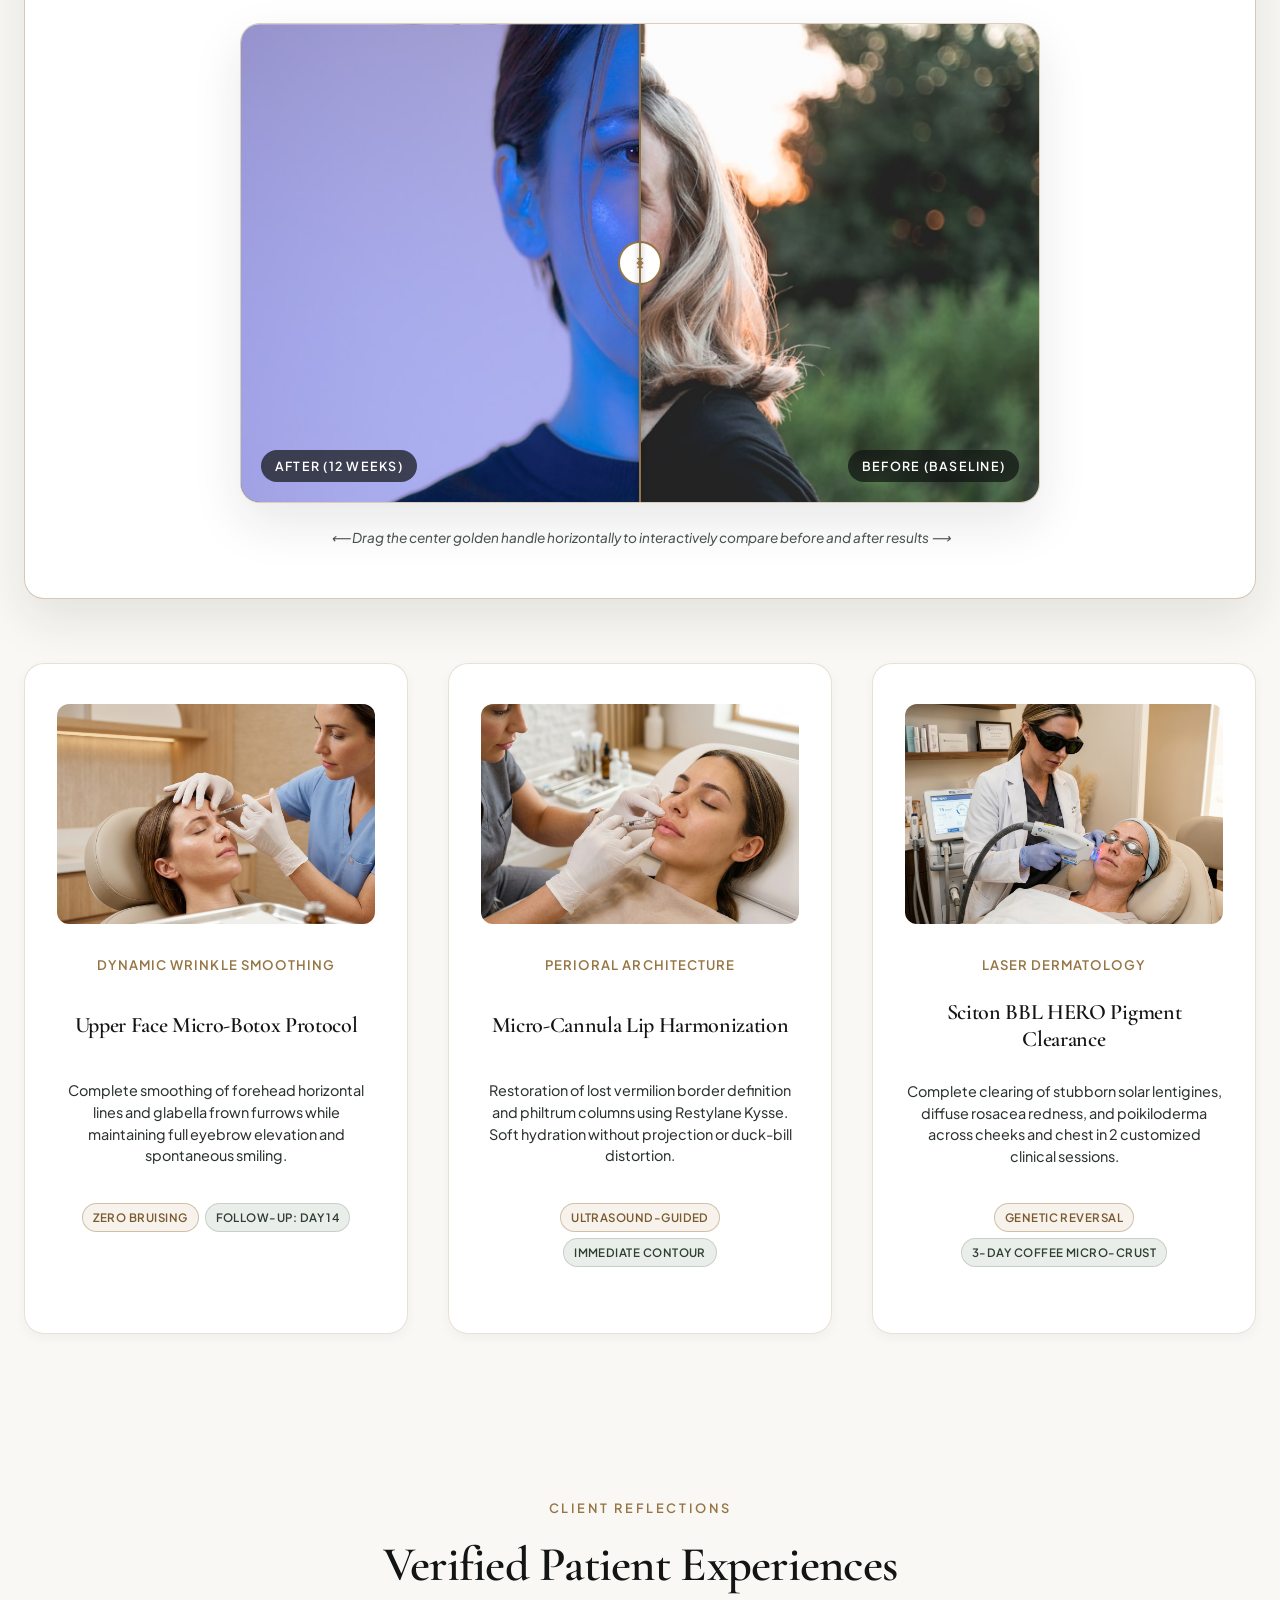
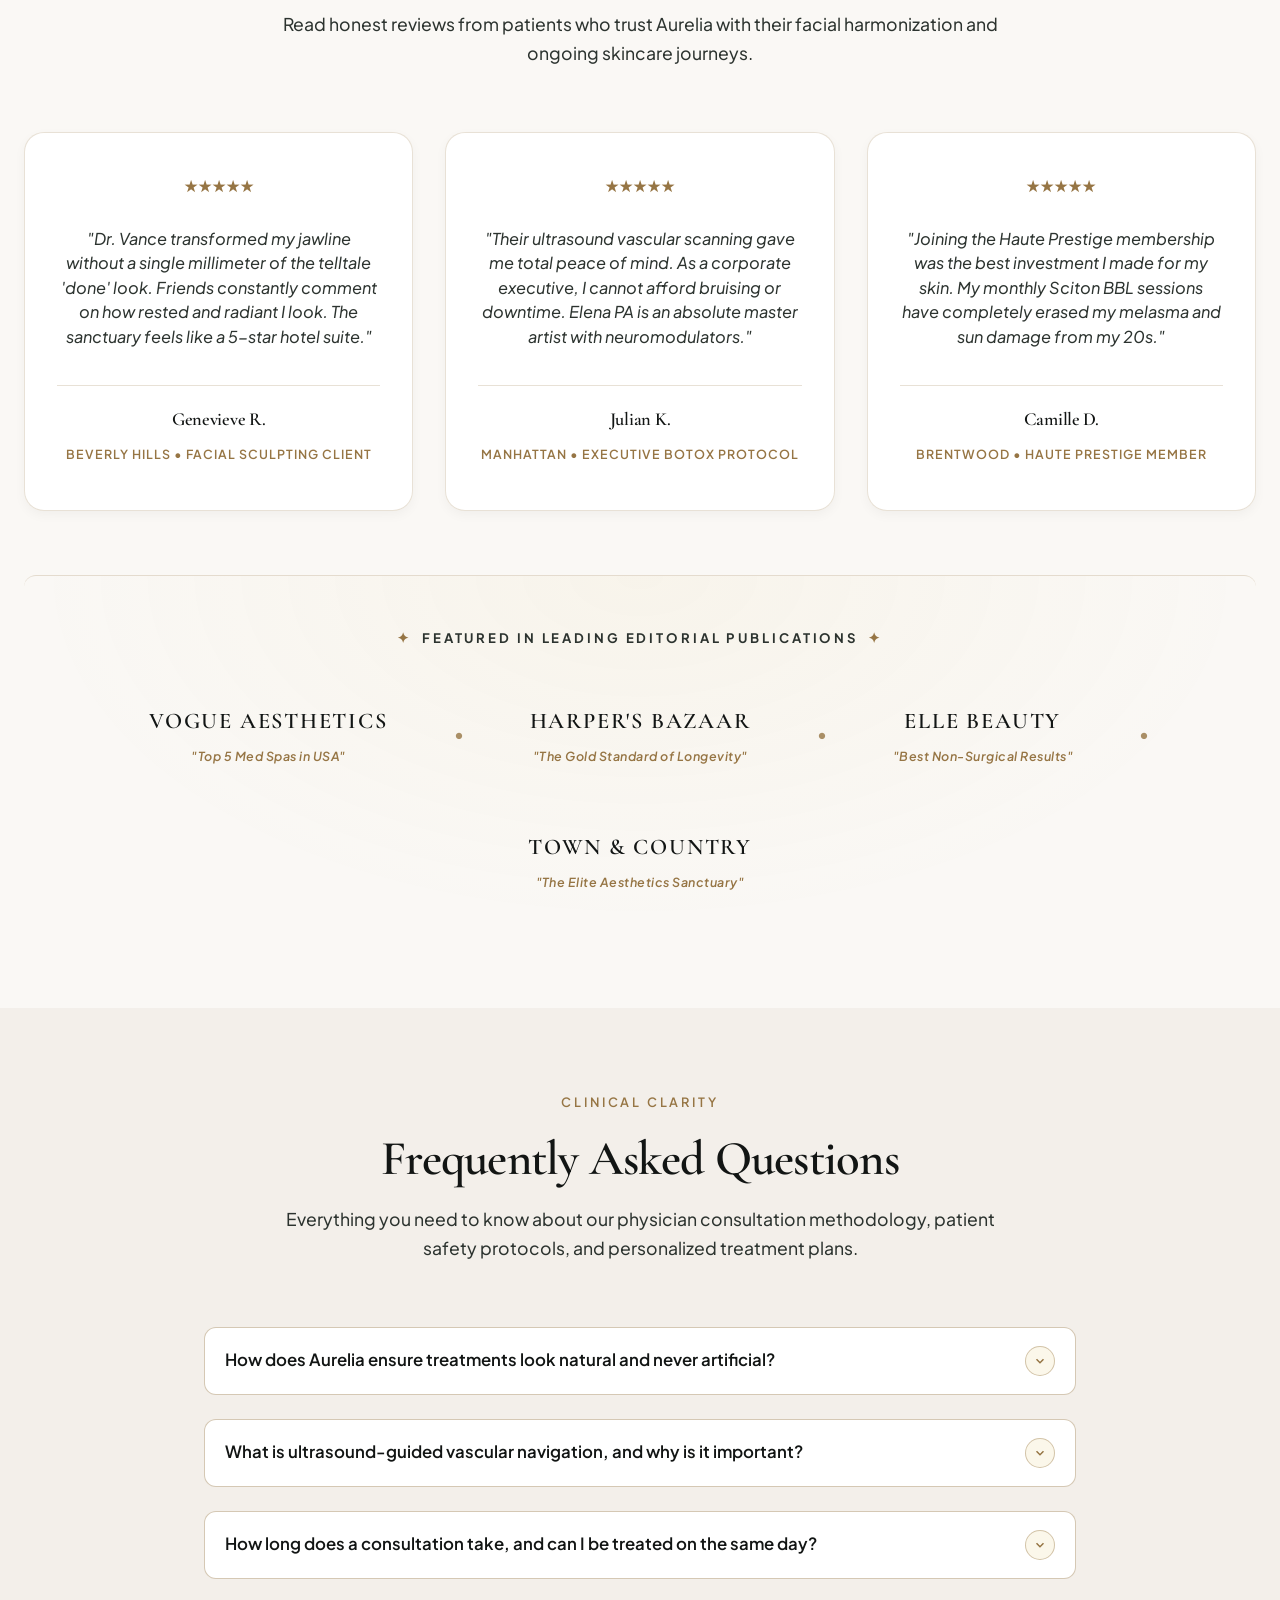
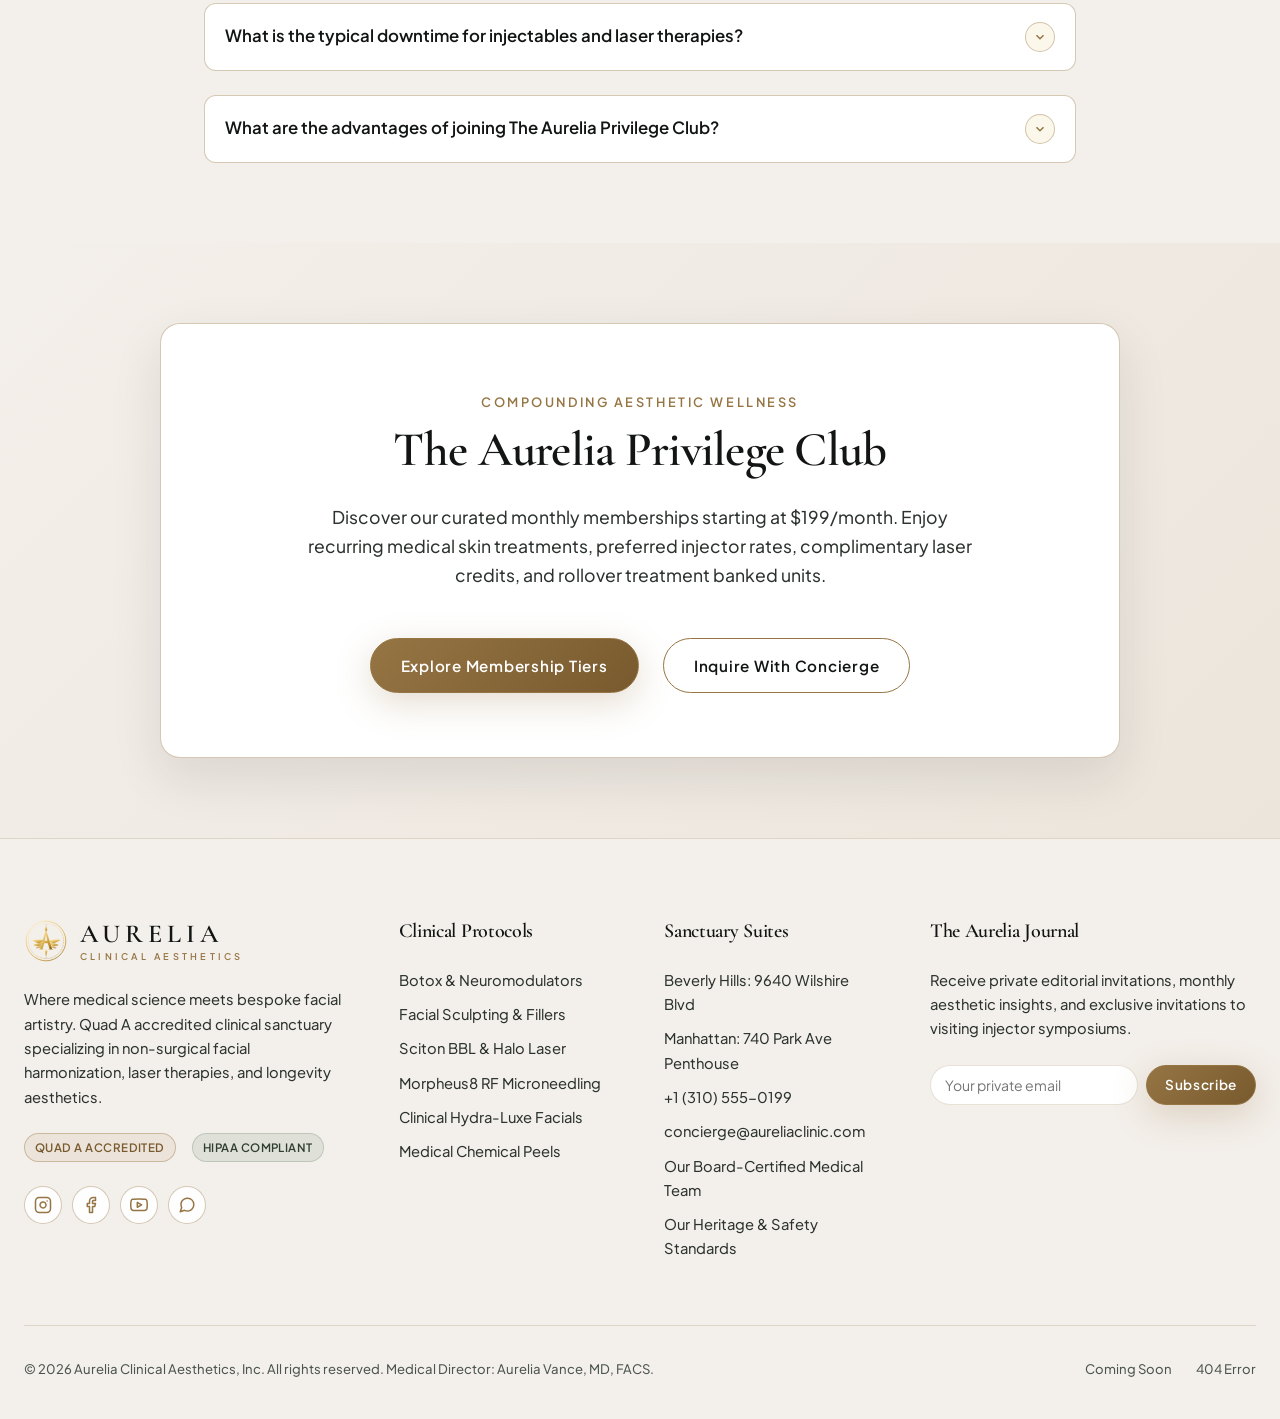
==== commit bd179b8b: "6" ====
--- a/index.html
+++ b/index.html
@@ -196,9 +196,9 @@
 
   <main>
     <!-- SECTION 1: HERO (RESULTS & SIGNATURE TREATMENTS LED) -->
-    <section class="section" id="hero-results" style="padding-top: var(--space-8); padding-bottom: var(--space-12);">
+    <section class="section" id="hero-results">
       <div class="container">
-        <div class="grid-2" style="align-items: center; gap: var(--space-8);">
+        <div class="grid-2 hero-grid" style="align-items: center;">
           <div>
             <div class="badge badge-gold" style="margin-bottom: var(--space-3);">
               <svg width="12" height="12" viewBox="0 0 24 24" fill="none" stroke="currentColor" stroke-width="2"><circle cx="12" cy="8" r="7"/><polyline points="8.21 13.89 7 23 12 20 17 23 15.79 13.88"/></svg>
@@ -229,7 +229,7 @@
             </div>
           </div>
           <!-- Hero Visual with 3D Tilt Wrapper -->
-          <div class="tilt-card" style="padding: var(--space-2); border-radius: var(--radius-lg); overflow: hidden; height: 560px;">
+          <div class="tilt-card hero-image-card">
             <div class="tilt-card-image" style="height: 100%; margin-bottom: 0; border-radius: var(--radius-md);">
               <img src="assets/images/hero_injection.jpg" alt="Board-Certified Aesthetic Injection Procedure at Aurelia Clinic" width="800" height="560">
             </div>
@@ -465,7 +465,7 @@
         </div>
 
         <!-- Featured Interactive Comparison Slider -->
-        <div style="background: var(--surface); border: 1px solid var(--border-medium); border-radius: var(--radius-lg); padding: var(--space-6); box-shadow: var(--shadow-lg); margin-bottom: var(--space-8);">
+        <div class="ba-featured-card" style="background: var(--surface); border: 1px solid var(--border-medium); border-radius: var(--radius-lg); box-shadow: var(--shadow-lg); margin-bottom: var(--space-8);">
           <div style="text-align: center; max-width: 860px; margin: 0 auto var(--space-5) auto; display: flex; flex-direction: column; align-items: center;">
             <span class="badge badge-gold" style="margin-bottom: var(--space-2); display: inline-flex;">Featured Transformation</span>
             <h3 style="font-family: var(--font-serif); font-size: 1.65rem; margin: 0 0 var(--space-2) 0; color: var(--text-primary); text-align: center;">Full Facial Harmonization &amp; Midface Volume Restoration</h3>
@@ -477,7 +477,7 @@
           </div>
 
           <!-- Before/After Slider Element -->
-          <div class="ba-slider-container" style="height: 480px;" aria-label="Interactive Before and After Comparison Slider">
+          <div class="ba-slider-container" aria-label="Interactive Before and After Comparison Slider">
             <div class="ba-image ba-image-before">
               <img src="assets/images/before_after_before.jpg" alt="Baseline Before Treatment" width="800" height="480">
               <div class="ba-label ba-label-before">Before (Baseline)</div>
--- a/assets/css/main.css
+++ b/assets/css/main.css
@@ -258,6 +258,12 @@
   gap: var(--space-3);
 }
 
+.grid-2 > *,
+.grid-3 > *,
+.grid-4 > * {
+  min-width: 0;
+}
+
 /* Accessibility Focus States */
 :focus-visible {
   outline: 2px solid var(--accent-gold);
@@ -289,18 +295,20 @@
 
 @media (max-width: 639px) {
   h1 {
-    font-size: clamp(1.65rem, 6.5vw, 2.2rem);
+    font-size: clamp(1.5rem, 5.8vw, 2.1rem);
     letter-spacing: -0.01em;
-    overflow-wrap: normal;
+    overflow-wrap: break-word;
+    word-wrap: break-word;
     word-break: normal;
-    hyphens: none;
+    hyphens: auto;
   }
   h2 {
-    font-size: clamp(1.45rem, 5.5vw, 1.85rem);
+    font-size: clamp(1.35rem, 5vw, 1.8rem);
     letter-spacing: -0.01em;
-    overflow-wrap: normal;
+    overflow-wrap: break-word;
+    word-wrap: break-word;
     word-break: normal;
-    hyphens: none;
+    hyphens: auto;
   }
   .grid-4, .grid-3, .grid-2 {
     grid-template-columns: 1fr !important;
@@ -310,7 +318,7 @@
     padding-bottom: var(--space-6);
   }
   .container {
-    padding-left: var(--space-4);
-    padding-right: var(--space-4);
-  }
-}
+    padding-left: var(--space-2);
+    padding-right: var(--space-2);
+  }
+}
--- a/assets/css/components.css
+++ b/assets/css/components.css
@@ -671,30 +671,33 @@
 }
 
 .tilt-card-subtitle {
-  font-size: 0.88rem;
+  font-size: 0.82rem;
   color: var(--accent-gold);
   font-weight: 600;
   text-transform: uppercase;
-  letter-spacing: 0.12em;
+  letter-spacing: 0.08em;
   margin-bottom: var(--space-2);
   text-align: center;
-  min-height: 2.6rem;
+  min-height: 2.2rem;
   line-height: 1.35;
   display: flex;
   align-items: center;
   justify-content: center;
   width: 100%;
+  white-space: nowrap;
+  word-break: keep-all;
+  overflow-wrap: normal;
   flex-shrink: 0;
 }
 
 .tilt-card-title {
   font-family: var(--font-serif);
-  font-size: 1.45rem;
+  font-size: 1.38rem;
   line-height: 1.25;
   margin-bottom: var(--space-2);
   color: var(--text-primary);
   text-align: center;
-  min-height: 2.8rem;
+  min-height: 3.4rem;
   display: flex;
   align-items: center;
   justify-content: center;
@@ -703,12 +706,12 @@
 }
 
 .tilt-card-desc {
-  font-size: 0.95rem;
+  font-size: 0.9rem;
   color: var(--text-secondary);
   line-height: 1.5;
-  margin-bottom: var(--space-4);
+  margin-bottom: var(--space-3);
   text-align: center;
-  min-height: 5.4rem;
+  min-height: 6.8rem;
   display: flex;
   align-items: center;
   justify-content: center;
@@ -897,14 +900,16 @@
 .badge {
   display: inline-flex;
   align-items: center;
-  gap: 5px;
+  gap: 6px;
   font-size: 0.72rem;
   font-weight: 600;
-  padding: 4px 8px;
+  padding: 4px 10px;
   border-radius: var(--radius-pill);
   letter-spacing: 0.04em;
   text-transform: uppercase;
   white-space: nowrap;
+  max-width: 100%;
+  box-sizing: border-box;
 }
 
 .badge-gold {
@@ -929,6 +934,7 @@
 
 /* --- Interactive Before & After Slider --- */
 .ba-slider-container {
+  --slider-pos: 50%;
   position: relative;
   width: 100%;
   max-width: 800px;
@@ -939,6 +945,8 @@
   box-shadow: var(--shadow-lg);
   border: 1px solid var(--border-subtle);
   user-select: none;
+  touch-action: pan-y;
+  background: var(--bg-tertiary);
 }
 
 .ba-image {
@@ -955,30 +963,33 @@
   height: 100%;
   object-fit: cover;
   pointer-events: none;
+  display: block;
 }
 
 .ba-image-after {
   position: absolute;
   top: 0;
   left: 0;
-  width: 50%;
+  width: 100%;
   height: 100%;
   overflow: hidden;
-  border-right: 2px solid var(--accent-gold);
   z-index: 2;
+  clip-path: inset(0 calc(100% - var(--slider-pos, 50%)) 0 0);
+  -webkit-clip-path: inset(0 calc(100% - var(--slider-pos, 50%)) 0 0);
 }
 
 .ba-image-after img {
-  width: 800px;
-  max-width: none;
+  width: 100%;
   height: 100%;
   object-fit: cover;
+  pointer-events: none;
+  display: block;
 }
 
 .ba-handle {
   position: absolute;
   top: 50%;
-  left: 50%;
+  left: var(--slider-pos, 50%);
   transform: translate(-50%, -50%);
   width: 44px;
   height: 44px;
@@ -990,13 +1001,29 @@
   align-items: center;
   justify-content: center;
   cursor: ew-resize;
-  z-index: 3;
+  z-index: 5;
+  touch-action: none;
+}
+
+.ba-handle::before {
+  content: '';
+  position: absolute;
+  top: -600px;
+  bottom: -600px;
+  left: 50%;
+  width: 2px;
+  transform: translateX(-50%);
+  background: var(--accent-gold);
+  box-shadow: 0 0 6px rgba(0, 0, 0, 0.4);
+  pointer-events: none;
+  z-index: -1;
 }
 
 .ba-handle svg {
   width: 20px;
   height: 20px;
   stroke: var(--accent-gold);
+  pointer-events: none;
 }
 
 .ba-label {
@@ -1791,9 +1818,18 @@
     margin-right: auto !important;
   }
 
+  .tilt-card,
+  .grid-4 > .tilt-card,
+  .grid-3 > .tilt-card,
+  .grid-2 > .tilt-card {
+    justify-content: flex-start !important;
+    height: 100% !important;
+  }
+
   .eyebrow,
   .tilt-card-subtitle,
   .hero-content > .badge,
+  .hero-badge,
   .section-header > .badge,
   .section-header .badge {
     margin: 0 auto var(--space-3) auto !important;
@@ -1804,16 +1840,16 @@
   }
 
   .tilt-card-tags {
-    height: auto !important;
-    min-height: 48px !important;
-    max-height: none !important;
+    height: 58px !important;
+    min-height: 58px !important;
+    max-height: 58px !important;
     margin-top: auto !important;
-    margin-bottom: var(--space-4) !important;
+    margin-bottom: 16px !important;
     display: flex !important;
-    flex-wrap: wrap !important;
+    flex-direction: column !important;
     justify-content: center !important;
     align-items: center !important;
-    gap: 8px !important;
+    gap: 6px !important;
     width: 100% !important;
   }
 
@@ -1822,7 +1858,14 @@
     display: inline-flex !important;
     align-self: center !important;
     justify-content: center !important;
+    align-items: center !important;
     text-align: center !important;
+    height: 24px !important;
+    line-height: 1 !important;
+    white-space: nowrap !important;
+    font-size: 0.72rem !important;
+    padding: 4px 10px !important;
+    box-sizing: border-box !important;
   }
 
   .tilt-card > .btn,
@@ -3231,3 +3274,1042 @@
   }
 }
 
+/* ==========================================================================
+   Hero Longevity & Mobile Heading Overflow Fixes (Home 2)
+   ========================================================================== */
+
+#hero-longevity {
+  padding-top: var(--space-8);
+  padding-bottom: var(--space-12);
+  overflow-x: hidden;
+  width: 100%;
+  box-sizing: border-box;
+}
+
+.hero-longevity-grid {
+  gap: var(--space-8);
+  width: 100%;
+  box-sizing: border-box;
+}
+
+.hero-longevity-content {
+  width: 100%;
+  max-width: 100%;
+  box-sizing: border-box;
+  min-width: 0;
+}
+
+.hero-longevity-title,
+#hero-longevity h1 {
+  width: 100%;
+  max-width: 100%;
+  overflow-wrap: break-word;
+  word-wrap: break-word;
+  box-sizing: border-box;
+}
+
+.hero-longevity-desc,
+#hero-longevity p {
+  width: 100%;
+  max-width: 100%;
+  box-sizing: border-box;
+}
+
+.hero-booking-card {
+  background: var(--surface);
+  border: 1px solid var(--border-medium);
+  border-radius: var(--radius-md);
+  padding: var(--space-4);
+  box-shadow: var(--shadow-md);
+  margin-bottom: var(--space-4);
+  width: 100%;
+  max-width: 100%;
+  box-sizing: border-box;
+}
+
+.hero-booking-fields {
+  display: flex;
+  gap: var(--space-2);
+  flex-wrap: wrap;
+  width: 100%;
+  box-sizing: border-box;
+}
+
+.hero-booking-fields .form-input {
+  flex: 1;
+  min-width: 150px;
+  box-sizing: border-box;
+}
+
+.hero-booking-fields .btn {
+  white-space: nowrap;
+  box-sizing: border-box;
+}
+
+.hero-image-card,
+.hero-longevity-image-card,
+#hero-results .tilt-card,
+#hero-longevity .hero-longevity-image-card {
+  height: 540px !important;
+  width: 100% !important;
+  max-width: 100% !important;
+  padding: 12px !important;
+  border-radius: var(--radius-lg) !important;
+  overflow: hidden !important;
+  box-sizing: border-box !important;
+  display: flex !important;
+  flex-direction: column !important;
+  justify-content: center !important;
+  align-items: center !important;
+  margin: 0 auto !important;
+}
+
+.hero-image-card .tilt-card-image,
+.hero-longevity-image-card .tilt-card-image,
+#hero-results .tilt-card-image,
+#hero-longevity .tilt-card-image {
+  width: 100% !important;
+  height: 100% !important;
+  max-height: 100% !important;
+  aspect-ratio: auto !important;
+  margin: 0 !important;
+  margin-bottom: 0 !important;
+  border-radius: var(--radius-md) !important;
+  overflow: hidden !important;
+  position: relative !important;
+  flex: 1 1 100% !important;
+}
+
+.hero-image-card .tilt-card-image img,
+.hero-longevity-image-card .tilt-card-image img,
+#hero-results .tilt-card-image img,
+#hero-longevity .tilt-card-image img {
+  width: 100% !important;
+  height: 100% !important;
+  object-fit: cover !important;
+  object-position: center !important;
+  display: block !important;
+}
+
+@media (max-width: 1024px) {
+  #hero-results,
+  #hero-longevity {
+    padding-top: var(--space-6) !important;
+    padding-bottom: var(--space-8) !important;
+  }
+
+  .hero-grid,
+  .hero-longevity-grid,
+  #hero-results .grid-2 {
+    gap: var(--space-5) !important;
+  }
+
+  .hero-image-card,
+  .hero-longevity-image-card,
+  #hero-results .tilt-card,
+  #hero-longevity .hero-longevity-image-card {
+    height: 400px !important;
+    max-height: 440px !important;
+    width: 100% !important;
+    max-width: 520px !important;
+    padding: 10px !important;
+    border-radius: var(--radius-md) !important;
+    margin: 0 auto !important;
+    box-sizing: border-box !important;
+  }
+
+  .hero-image-card .tilt-card-image,
+  .hero-longevity-image-card .tilt-card-image,
+  #hero-results .tilt-card-image,
+  #hero-longevity .tilt-card-image {
+    width: 100% !important;
+    height: 100% !important;
+    max-height: 100% !important;
+    aspect-ratio: auto !important;
+    margin: 0 !important;
+    margin-bottom: 0 !important;
+    border-radius: calc(var(--radius-md) - 2px) !important;
+  }
+}
+
+@media (max-width: 768px) {
+  #hero-results,
+  #hero-longevity {
+    padding-top: var(--space-4) !important;
+    padding-bottom: var(--space-6) !important;
+  }
+
+  .hero-grid,
+  .hero-longevity-grid,
+  #hero-results .grid-2 {
+    gap: var(--space-4) !important;
+  }
+
+  .hero-image-card,
+  .hero-longevity-image-card,
+  #hero-results .tilt-card,
+  #hero-longevity .hero-longevity-image-card {
+    height: auto !important;
+    max-height: none !important;
+    width: 100% !important;
+    max-width: 100% !important;
+    padding: 8px !important;
+    border-radius: var(--radius-md) !important;
+    margin: 0 auto !important;
+    box-sizing: border-box !important;
+  }
+
+  .hero-image-card .tilt-card-image,
+  .hero-longevity-image-card .tilt-card-image,
+  #hero-results .tilt-card-image,
+  #hero-longevity .tilt-card-image {
+    height: 280px !important;
+    max-height: 320px !important;
+    aspect-ratio: 4 / 3 !important;
+    width: 100% !important;
+    margin: 0 !important;
+    margin-bottom: 0 !important;
+    border-radius: calc(var(--radius-md) - 2px) !important;
+  }
+
+  .hero-booking-card {
+    padding: var(--space-3) var(--space-2) !important;
+    margin-left: auto;
+    margin-right: auto;
+  }
+
+  .hero-booking-fields {
+    flex-direction: column !important;
+    gap: var(--space-2) !important;
+  }
+
+  .hero-booking-fields .form-input,
+  .hero-booking-fields .btn {
+    width: 100% !important;
+    min-width: 0 !important;
+    box-sizing: border-box !important;
+    text-align: center;
+    justify-content: center;
+  }
+
+  /* Prevent long badges from overflowing on mobile */
+  .badge {
+    white-space: normal !important;
+    display: inline-flex !important;
+    text-align: center !important;
+    max-width: 100% !important;
+    padding: 6px 14px !important;
+    line-height: 1.35 !important;
+    word-break: break-word !important;
+  }
+
+  .badge span {
+    text-align: center;
+  }
+}
+
+@media (max-width: 480px) {
+  .hero-longevity-title,
+  #hero-longevity h1 {
+    font-size: clamp(1.4rem, 5.6vw, 1.85rem) !important;
+    line-height: 1.25 !important;
+    letter-spacing: -0.01em !important;
+  }
+
+  .hero-longevity-desc,
+  #hero-longevity p {
+    font-size: 0.98rem !important;
+    line-height: 1.6 !important;
+  }
+}
+
+/* ==========================================================================
+   Before/After Slider Responsive Proportions & Mobile Experience
+   ========================================================================== */
+
+.ba-featured-card {
+  padding: var(--space-6);
+  width: 100%;
+  box-sizing: border-box;
+}
+
+@media (max-width: 1024px) {
+  .ba-slider-container {
+    height: 380px !important;
+  }
+}
+
+@media (max-width: 768px) {
+  .ba-slider-container {
+    height: 320px !important;
+    max-height: 75vw !important;
+  }
+
+  .ba-featured-card {
+    padding: var(--space-4) var(--space-2) !important;
+  }
+
+  .ba-label {
+    bottom: 12px !important;
+    padding: 4px 10px !important;
+    font-size: 0.72rem !important;
+  }
+
+  .ba-label-before {
+    right: 12px !important;
+  }
+
+  .ba-label-after {
+    left: 12px !important;
+  }
+}
+
+@media (max-width: 480px) {
+  .ba-slider-container {
+    height: 275px !important;
+    max-height: 78vw !important;
+    border-radius: var(--radius-md) !important;
+  }
+
+  .ba-featured-card {
+    padding: var(--space-3) 10px !important;
+  }
+
+  .ba-handle {
+    width: 36px !important;
+    height: 36px !important;
+  }
+
+  .ba-handle svg {
+    width: 16px !important;
+    height: 16px !important;
+  }
+
+  .ba-label {
+    bottom: 8px !important;
+    padding: 3px 8px !important;
+    font-size: 0.62rem !important;
+    letter-spacing: 0.04em !important;
+  }
+
+  .ba-label-before {
+    right: 8px !important;
+  }
+
+  .ba-label-after {
+    left: 8px !important;
+  }
+}
+
+/* ==========================================================================
+   Providers Page - Mobile & Tablet Responsive Architecture
+   ========================================================================== */
+
+/* Hero Section */
+.providers-hero-grid {
+  gap: var(--space-8);
+}
+
+.providers-hero-content {
+  width: 100%;
+  box-sizing: border-box;
+}
+
+.providers-hero-stats {
+  display: flex;
+  gap: var(--space-6);
+  flex-wrap: wrap;
+  align-items: center;
+}
+
+.hero-stat-item {
+  display: flex;
+  flex-direction: column;
+}
+
+.hero-stat-num {
+  font-family: var(--font-serif);
+  font-size: 2.2rem;
+  font-weight: 700;
+  color: var(--accent-gold);
+  line-height: 1.1;
+}
+
+.hero-stat-label {
+  font-size: 0.8rem;
+  color: var(--text-muted);
+  text-transform: uppercase;
+  letter-spacing: 0.08em;
+  margin-top: 4px;
+}
+
+.providers-hero-image-card {
+  height: 480px;
+  width: 100%;
+}
+
+/* Academic Leadership Card (Desktop) */
+.provider-leadership-card {
+  display: grid;
+  grid-template-columns: 1.15fr 0.85fr;
+  gap: var(--space-8);
+  align-items: center;
+  background: var(--surface);
+  border: 1px solid var(--border-medium);
+  border-radius: var(--radius-lg);
+  padding: var(--space-8) var(--space-6);
+  box-shadow: var(--shadow-md);
+  box-sizing: border-box;
+  width: 100%;
+}
+
+.leadership-content {
+  display: flex !important;
+  flex-direction: column !important;
+  align-items: center !important;
+  text-align: center !important;
+  width: 100%;
+  box-sizing: border-box;
+}
+
+.leadership-badge {
+  margin: 0 auto var(--space-3) auto !important;
+  align-self: center !important;
+  display: inline-flex !important;
+}
+
+.leadership-heading {
+  font-family: var(--font-serif);
+  font-size: 1.75rem;
+  line-height: 1.25;
+  margin-bottom: var(--space-3);
+  color: var(--text-primary);
+  text-align: center !important;
+  margin-left: auto !important;
+  margin-right: auto !important;
+  width: 100%;
+}
+
+.leadership-description {
+  font-size: 1rem;
+  line-height: 1.75;
+  color: var(--text-secondary);
+  margin-bottom: var(--space-5);
+  text-align: center !important;
+  margin-left: auto !important;
+  margin-right: auto !important;
+  width: 100%;
+  max-width: 720px;
+}
+
+.leadership-checklist {
+  display: flex;
+  flex-direction: column;
+  gap: var(--space-3);
+  width: 100%;
+  box-sizing: border-box;
+}
+
+.leadership-check-item {
+  display: flex;
+  align-items: flex-start;
+  gap: 14px;
+  padding: 12px 16px;
+  background: rgba(197, 168, 128, 0.06);
+  border: 1px solid var(--border-subtle);
+  border-radius: var(--radius-md);
+  transition: border-color var(--transition-fast), background var(--transition-fast);
+  box-sizing: border-box;
+  width: 100%;
+  text-align: left !important;
+}
+
+.leadership-check-item:hover {
+  border-color: var(--accent-gold);
+  background: rgba(197, 168, 128, 0.1);
+}
+
+.check-icon-box {
+  width: 24px;
+  height: 24px;
+  border-radius: 50%;
+  background: rgba(197, 168, 128, 0.22);
+  color: var(--accent-gold);
+  display: flex;
+  align-items: center;
+  justify-content: center;
+  flex-shrink: 0;
+  margin-top: 2px;
+}
+
+.check-text {
+  font-size: 0.92rem;
+  line-height: 1.55;
+  color: var(--text-secondary);
+  text-align: left !important;
+}
+
+.check-title {
+  color: var(--text-primary);
+  font-weight: 600;
+  display: inline;
+}
+
+.check-desc {
+  display: inline;
+  margin-left: 4px;
+}
+
+.leadership-media {
+  width: 100%;
+  box-sizing: border-box;
+}
+
+.leadership-image-frame {
+  position: relative;
+  width: 100%;
+  height: 380px;
+  border-radius: var(--radius-lg);
+  overflow: hidden;
+  border: 1px solid var(--border-medium);
+  box-shadow: var(--shadow-md);
+}
+
+.leadership-image-frame img {
+  width: 100%;
+  height: 100%;
+  object-fit: cover;
+  display: block;
+}
+
+.leadership-image-badge {
+  position: absolute;
+  bottom: 14px;
+  left: 14px;
+  display: inline-flex;
+  align-items: center;
+  gap: 6px;
+  padding: 5px 12px;
+  background: rgba(15, 18, 17, 0.85);
+  backdrop-filter: blur(8px);
+  -webkit-backdrop-filter: blur(8px);
+  border: 1px solid var(--border-medium);
+  border-radius: var(--radius-pill);
+  font-size: 0.72rem;
+  font-weight: 600;
+  color: var(--accent-gold);
+  letter-spacing: 0.05em;
+  text-transform: uppercase;
+}
+
+/* Tablet (Tab View: 640px to 1024px) */
+@media (min-width: 640px) and (max-width: 1024px) {
+  .providers-hero-image-card {
+    height: 360px !important;
+  }
+
+  .provider-leadership-card {
+    grid-template-columns: 1fr !important;
+    gap: var(--space-6) !important;
+    padding: var(--space-6) var(--space-5) !important;
+  }
+
+  .leadership-content {
+    align-items: center !important;
+    text-align: center !important;
+  }
+
+  .leadership-badge {
+    align-self: center !important;
+    margin-left: auto !important;
+    margin-right: auto !important;
+  }
+
+  .leadership-heading {
+    font-size: 1.6rem !important;
+    text-align: center !important;
+    margin-left: auto !important;
+    margin-right: auto !important;
+  }
+
+  .leadership-description {
+    font-size: 0.98rem !important;
+    text-align: center !important;
+    margin-left: auto !important;
+    margin-right: auto !important;
+  }
+
+  .leadership-image-frame {
+    height: 340px !important;
+  }
+
+  .leadership-check-item {
+    padding: 14px 18px !important;
+    text-align: left !important;
+  }
+}
+
+/* Mobile View (<640px) */
+@media (max-width: 639px) {
+  #providers-hero {
+    padding-top: var(--space-6) !important;
+    padding-bottom: var(--space-6) !important;
+  }
+
+  .providers-hero-grid {
+    gap: var(--space-5) !important;
+  }
+
+  .providers-hero-image-card {
+    height: 250px !important;
+    aspect-ratio: 4 / 3 !important;
+  }
+
+  .providers-hero-stats {
+    justify-content: center;
+    gap: var(--space-4);
+    width: 100%;
+  }
+
+  .hero-stat-item {
+    align-items: center;
+    text-align: center;
+  }
+
+  .hero-stat-num {
+    font-size: 1.85rem !important;
+  }
+
+  .hero-stat-label {
+    font-size: 0.74rem !important;
+  }
+
+  .provider-leadership-card {
+    grid-template-columns: 1fr !important;
+    gap: var(--space-5) !important;
+    padding: var(--space-5) var(--space-3) !important;
+    border-radius: var(--radius-md) !important;
+  }
+
+  .leadership-content {
+    align-items: center !important;
+    text-align: center !important;
+  }
+
+  .leadership-badge {
+    align-self: center !important;
+    margin-left: auto !important;
+    margin-right: auto !important;
+  }
+
+  .leadership-heading {
+    font-size: 1.35rem !important;
+    line-height: 1.3 !important;
+    text-align: center !important;
+    margin-left: auto !important;
+    margin-right: auto !important;
+    margin-bottom: var(--space-2) !important;
+  }
+
+  .leadership-description {
+    font-size: 0.92rem !important;
+    line-height: 1.65 !important;
+    text-align: center !important;
+    margin-left: auto !important;
+    margin-right: auto !important;
+    margin-bottom: var(--space-4) !important;
+  }
+
+  .leadership-checklist {
+    gap: var(--space-2) !important;
+  }
+
+  .leadership-check-item {
+    padding: 10px 12px !important;
+    gap: 10px !important;
+    border-radius: var(--radius-sm) !important;
+    text-align: left !important;
+  }
+
+  .check-icon-box {
+    width: 20px !important;
+    height: 20px !important;
+    margin-top: 2px !important;
+  }
+
+  .check-icon-box svg {
+    width: 11px !important;
+    height: 11px !important;
+  }
+
+  .check-text {
+    font-size: 0.84rem !important;
+    line-height: 1.5 !important;
+    text-align: left !important;
+  }
+
+  .check-title {
+    font-size: 0.85rem !important;
+    display: inline !important;
+  }
+
+  .check-desc {
+    display: inline !important;
+    font-size: 0.84rem !important;
+  }
+
+  .leadership-image-frame {
+    height: 220px !important;
+    border-radius: var(--radius-md) !important;
+  }
+
+  .leadership-image-badge {
+    bottom: 10px !important;
+    left: 10px !important;
+    padding: 4px 10px !important;
+    font-size: 0.65rem !important;
+  }
+
+  /* Compact scroll-to-top button on mobile */
+  .scroll-top-btn {
+    bottom: 16px !important;
+    right: 16px !important;
+    width: 38px !important;
+    height: 38px !important;
+  }
+
+  .scroll-top-btn svg {
+    width: 16px !important;
+    height: 16px !important;
+  }
+}
+
+/* ==========================================================================
+   Home 1: Signature Treatments Showcase Alignment & Pro Views Optimization
+   ========================================================================== */
+#signature-treatments .grid-4 {
+  align-items: stretch;
+}
+
+#signature-treatments .tilt-card {
+  padding: 26px 16px;
+  height: 100%;
+  display: flex;
+  flex-direction: column;
+  align-items: center;
+  justify-content: flex-start;
+}
+
+#signature-treatments .tilt-card-image {
+  width: 100%;
+  height: 215px;
+  aspect-ratio: 4 / 3;
+  border-radius: var(--radius-md);
+  margin-bottom: var(--space-3);
+  overflow: hidden;
+  position: relative;
+  flex-shrink: 0;
+}
+
+#signature-treatments .tilt-card-image img {
+  width: 100%;
+  height: 100%;
+  object-fit: cover;
+  object-position: top center;
+}
+
+#signature-treatments .tilt-card-subtitle {
+  font-size: clamp(0.72rem, 0.8vw, 0.8rem);
+  font-weight: 600;
+  color: var(--accent-gold);
+  text-transform: uppercase;
+  letter-spacing: 0.08em;
+  white-space: nowrap;
+  overflow: hidden;
+  text-overflow: ellipsis;
+  word-break: keep-all;
+  overflow-wrap: normal;
+  height: 26px;
+  min-height: 26px;
+  max-height: 26px;
+  line-height: 26px;
+  margin-bottom: 8px;
+  display: flex;
+  align-items: center;
+  justify-content: center;
+  width: 100%;
+  flex-shrink: 0;
+}
+
+#signature-treatments .tilt-card-title {
+  font-family: var(--font-serif);
+  font-size: clamp(1.2rem, 1.25vw, 1.35rem);
+  line-height: 1.22;
+  margin-bottom: 10px;
+  color: var(--text-primary);
+  text-align: center;
+  height: 3.4rem;
+  min-height: 3.4rem;
+  max-height: 3.4rem;
+  display: flex;
+  align-items: center;
+  justify-content: center;
+  width: 100%;
+  flex-shrink: 0;
+}
+
+#signature-treatments .tilt-card-desc {
+  font-size: 0.88rem;
+  color: var(--text-secondary);
+  line-height: 1.5;
+  margin-bottom: 14px;
+  text-align: center;
+  height: 7.4rem;
+  min-height: 7.4rem;
+  max-height: 7.4rem;
+  display: flex;
+  align-items: center;
+  justify-content: center;
+  width: 100%;
+  flex-shrink: 0;
+}
+
+#signature-treatments .tilt-card-tags {
+  display: flex !important;
+  flex-direction: column !important;
+  align-items: center !important;
+  justify-content: center !important;
+  gap: 6px !important;
+  margin-top: auto !important;
+  margin-bottom: 16px !important;
+  height: 58px !important;
+  min-height: 58px !important;
+  max-height: 58px !important;
+  width: 100% !important;
+  flex-shrink: 0 !important;
+}
+
+#signature-treatments .tilt-card-tags .badge {
+  margin: 0 !important;
+  display: inline-flex !important;
+  align-items: center !important;
+  justify-content: center !important;
+  white-space: nowrap !important;
+  font-size: 0.72rem !important;
+  padding: 4px 10px !important;
+  height: 24px !important;
+  line-height: 1 !important;
+  max-width: 100% !important;
+  box-sizing: border-box !important;
+}
+
+#signature-treatments .tilt-card > .btn,
+#signature-treatments .tilt-card .btn,
+#signature-treatments .tilt-card a.btn {
+  margin-top: 0 !important;
+  margin-bottom: 0 !important;
+  width: 100% !important;
+  max-width: 200px !important;
+  align-self: center !important;
+  flex-shrink: 0 !important;
+}
+
+/* Tablet View (640px to 1024px: iPad, Tablet Presets) */
+@media (min-width: 640px) and (max-width: 1024px) {
+  #signature-treatments .grid-4 {
+    grid-template-columns: repeat(2, 1fr) !important;
+    gap: var(--space-5) !important;
+    align-items: stretch !important;
+  }
+
+  #signature-treatments .tilt-card {
+    padding: 24px 18px !important;
+    height: 100% !important;
+    display: flex !important;
+    flex-direction: column !important;
+    justify-content: flex-start !important;
+    align-items: center !important;
+  }
+
+  #signature-treatments .tilt-card-image {
+    height: 220px !important;
+    width: 100% !important;
+    aspect-ratio: 4 / 3 !important;
+    margin-bottom: 12px !important;
+    flex-shrink: 0 !important;
+  }
+
+  #signature-treatments .tilt-card-subtitle {
+    font-size: 0.78rem !important;
+    letter-spacing: 0.08em !important;
+    height: 26px !important;
+    min-height: 26px !important;
+    max-height: 26px !important;
+    line-height: 26px !important;
+    margin: 0 auto 8px auto !important;
+    white-space: nowrap !important;
+  }
+
+  #signature-treatments .tilt-card-title {
+    font-size: 1.32rem !important;
+    line-height: 1.25 !important;
+    height: 3.4rem !important;
+    min-height: 3.4rem !important;
+    max-height: 3.4rem !important;
+    margin: 0 auto 10px auto !important;
+    display: flex !important;
+    align-items: center !important;
+    justify-content: center !important;
+  }
+
+  #signature-treatments .tilt-card-desc {
+    font-size: 0.9rem !important;
+    line-height: 1.5 !important;
+    height: 6.6rem !important;
+    min-height: 6.6rem !important;
+    max-height: 6.6rem !important;
+    margin: 0 auto 14px auto !important;
+    display: flex !important;
+    align-items: center !important;
+    justify-content: center !important;
+  }
+
+  #signature-treatments .tilt-card-tags {
+    margin-top: auto !important;
+    margin-bottom: 16px !important;
+    height: 58px !important;
+    min-height: 58px !important;
+    max-height: 58px !important;
+    display: flex !important;
+    flex-direction: column !important;
+    align-items: center !important;
+    justify-content: center !important;
+    gap: 6px !important;
+  }
+
+  #signature-treatments .tilt-card-tags .badge {
+    height: 24px !important;
+    line-height: 1 !important;
+    padding: 4px 10px !important;
+    font-size: 0.72rem !important;
+    margin: 0 !important;
+    white-space: nowrap !important;
+  }
+
+  #signature-treatments .tilt-card > .btn,
+  #signature-treatments .tilt-card .btn,
+  #signature-treatments .tilt-card a.btn {
+    margin-top: 0 !important;
+    margin-bottom: 0 !important;
+    width: 100% !important;
+    max-width: 200px !important;
+    align-self: center !important;
+  }
+}
+
+/* Pro Views (1025px to 1366px: iPad Pro Landscape, Surface Pro, Pro Laptops) */
+@media (min-width: 1025px) and (max-width: 1366px) {
+  #signature-treatments .grid-4 {
+    grid-template-columns: repeat(4, 1fr) !important;
+    gap: 16px !important;
+    align-items: stretch !important;
+  }
+
+  #signature-treatments .tilt-card {
+    padding: 22px 12px !important;
+    height: 100% !important;
+    display: flex !important;
+    flex-direction: column !important;
+    justify-content: flex-start !important;
+    align-items: center !important;
+  }
+
+  #signature-treatments .tilt-card-image {
+    height: 195px !important;
+    margin-bottom: 8px !important;
+    flex-shrink: 0 !important;
+  }
+
+  #signature-treatments .tilt-card-subtitle {
+    font-size: 0.74rem !important;
+    letter-spacing: 0.07em !important;
+    height: 24px !important;
+    min-height: 24px !important;
+    max-height: 24px !important;
+    line-height: 24px !important;
+    margin: 0 auto 6px auto !important;
+    white-space: nowrap !important;
+  }
+
+  #signature-treatments .tilt-card-title {
+    font-size: 1.2rem !important;
+    line-height: 1.2 !important;
+    height: 3.2rem !important;
+    min-height: 3.2rem !important;
+    max-height: 3.2rem !important;
+    margin: 0 auto 8px auto !important;
+    display: flex !important;
+    align-items: center !important;
+    justify-content: center !important;
+  }
+
+  #signature-treatments .tilt-card-desc {
+    font-size: 0.83rem !important;
+    line-height: 1.45 !important;
+    height: 7.2rem !important;
+    min-height: 7.2rem !important;
+    max-height: 7.2rem !important;
+    margin: 0 auto 12px auto !important;
+    display: flex !important;
+    align-items: center !important;
+    justify-content: center !important;
+  }
+
+  #signature-treatments .tilt-card-tags {
+    margin-top: auto !important;
+    margin-bottom: 16px !important;
+    height: 56px !important;
+    min-height: 56px !important;
+    max-height: 56px !important;
+    display: flex !important;
+    flex-direction: column !important;
+    align-items: center !important;
+    justify-content: center !important;
+    gap: 5px !important;
+  }
+
+  #signature-treatments .tilt-card-tags .badge {
+    height: 23px !important;
+    line-height: 1 !important;
+    font-size: 0.68rem !important;
+    padding: 3px 8px !important;
+    margin: 0 !important;
+    white-space: nowrap !important;
+  }
+
+  #signature-treatments .tilt-card > .btn,
+  #signature-treatments .tilt-card .btn,
+  #signature-treatments .tilt-card a.btn {
+    margin-top: 0 !important;
+    margin-bottom: 0 !important;
+    padding: 7px 14px !important;
+    font-size: 0.82rem !important;
+    max-width: 175px !important;
+    align-self: center !important;
+  }
+}
+
+/* Mobile adjustment (<640px) */
+@media (max-width: 639px) {
+  #signature-treatments .tilt-card-subtitle,
+  #signature-treatments .tilt-card-title,
+  #signature-treatments .tilt-card-desc,
+  #signature-treatments .tilt-card-tags {
+    height: auto !important;
+    min-height: 0 !important;
+    max-height: none !important;
+  }
+  #signature-treatments .tilt-card-subtitle {
+    white-space: normal !important;
+  }
+}
--- a/assets/css/rtl.css
+++ b/assets/css/rtl.css
@@ -55,10 +55,11 @@
 }
 
 [dir="rtl"] .ba-image-after {
-  left: auto;
+  left: 0;
   right: 0;
-  border-right: none;
-  border-left: 2px solid var(--accent-gold);
+  width: 100%;
+  clip-path: inset(0 0 0 var(--slider-pos, 50%));
+  -webkit-clip-path: inset(0 0 0 var(--slider-pos, 50%));
 }
 
 /* Toast Container Mirror */
@@ -85,3 +86,43 @@
   right: auto;
   left: 20px;
 }
+
+/* Leadership Card RTL */
+[dir="rtl"] .leadership-content,
+[dir="rtl"] .leadership-heading,
+[dir="rtl"] .leadership-description {
+  text-align: center !important;
+}
+
+[dir="rtl"] .leadership-badge {
+  align-self: center !important;
+  margin-left: auto !important;
+  margin-right: auto !important;
+}
+
+[dir="rtl"] .leadership-check-item,
+[dir="rtl"] .check-text {
+  text-align: right !important;
+}
+
+[dir="rtl"] .check-desc {
+  margin-left: 0;
+  margin-right: 4px;
+}
+
+[dir="rtl"] .leadership-image-badge {
+  left: auto;
+  right: 14px;
+}
+
+@media (max-width: 639px) {
+  [dir="rtl"] .scroll-top-btn {
+    left: 16px !important;
+    right: auto !important;
+  }
+  [dir="rtl"] .leadership-image-badge {
+    left: auto !important;
+    right: 10px !important;
+  }
+}
+
